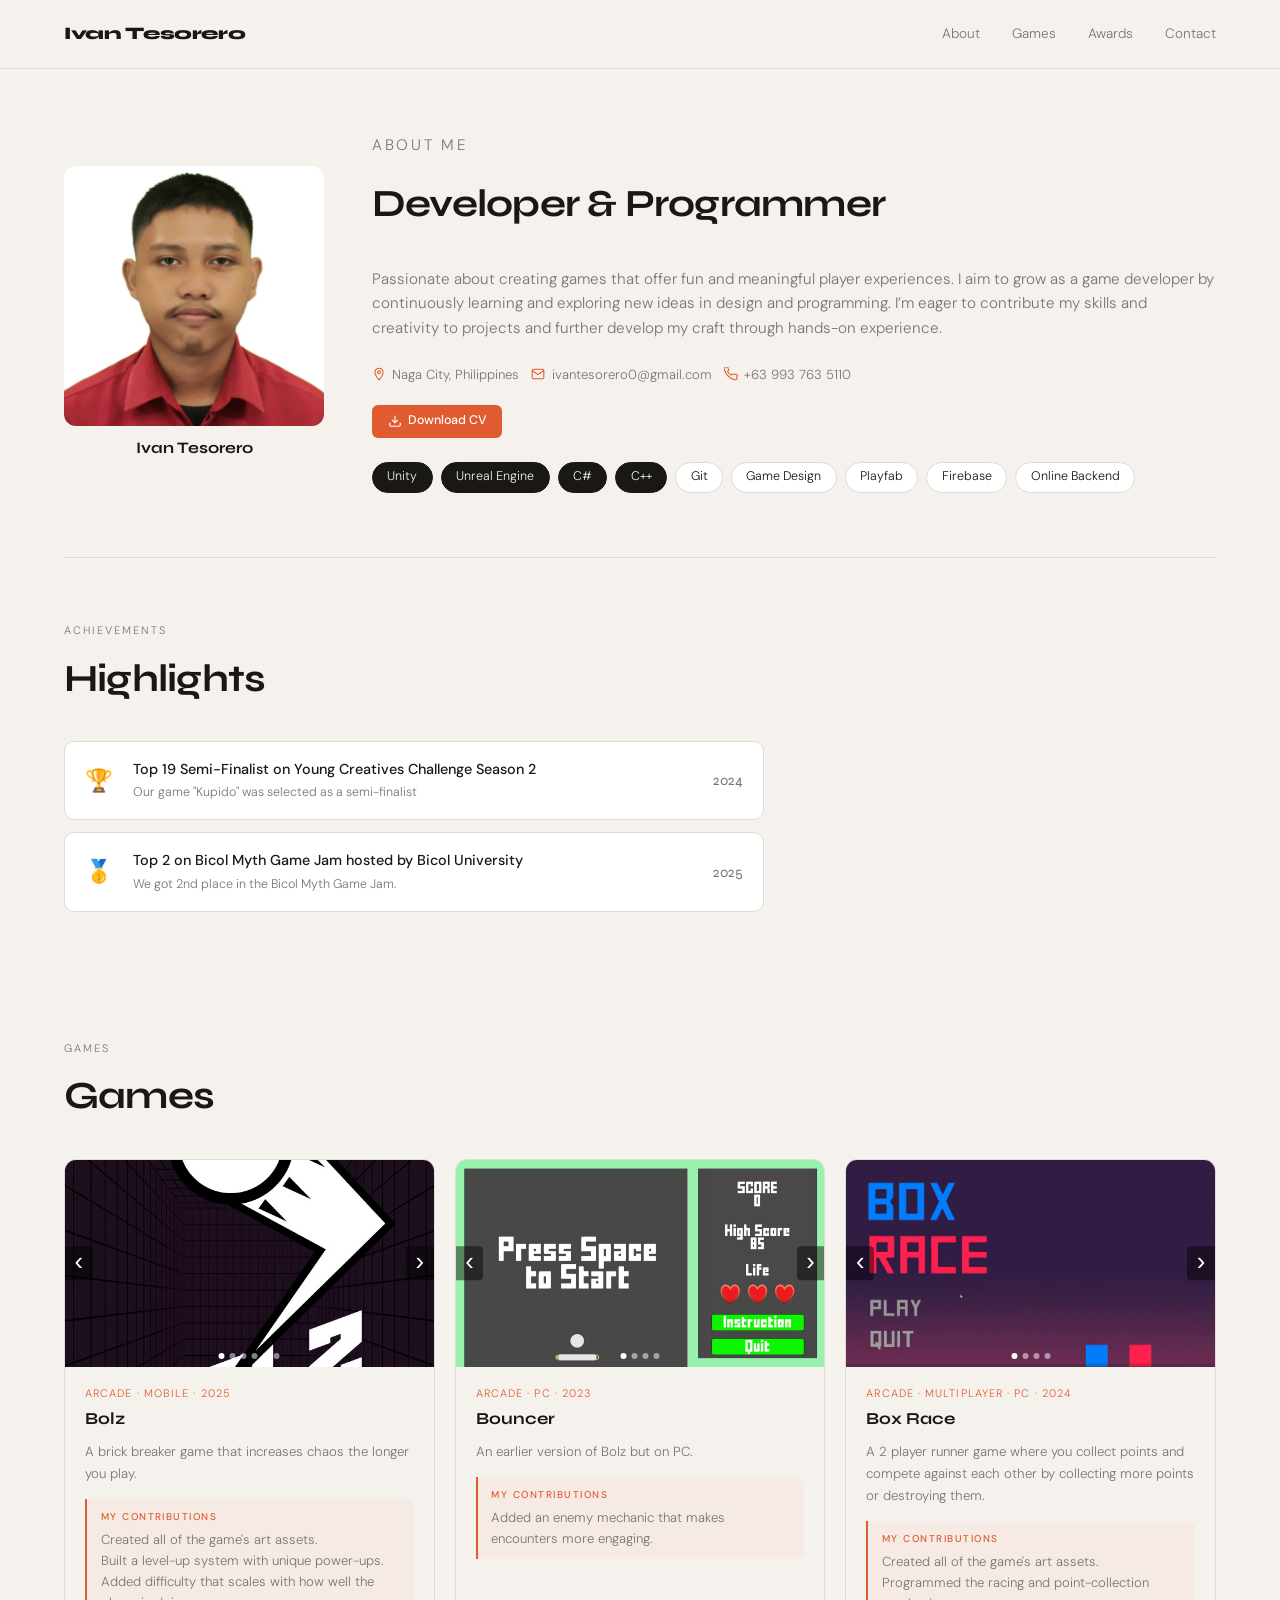
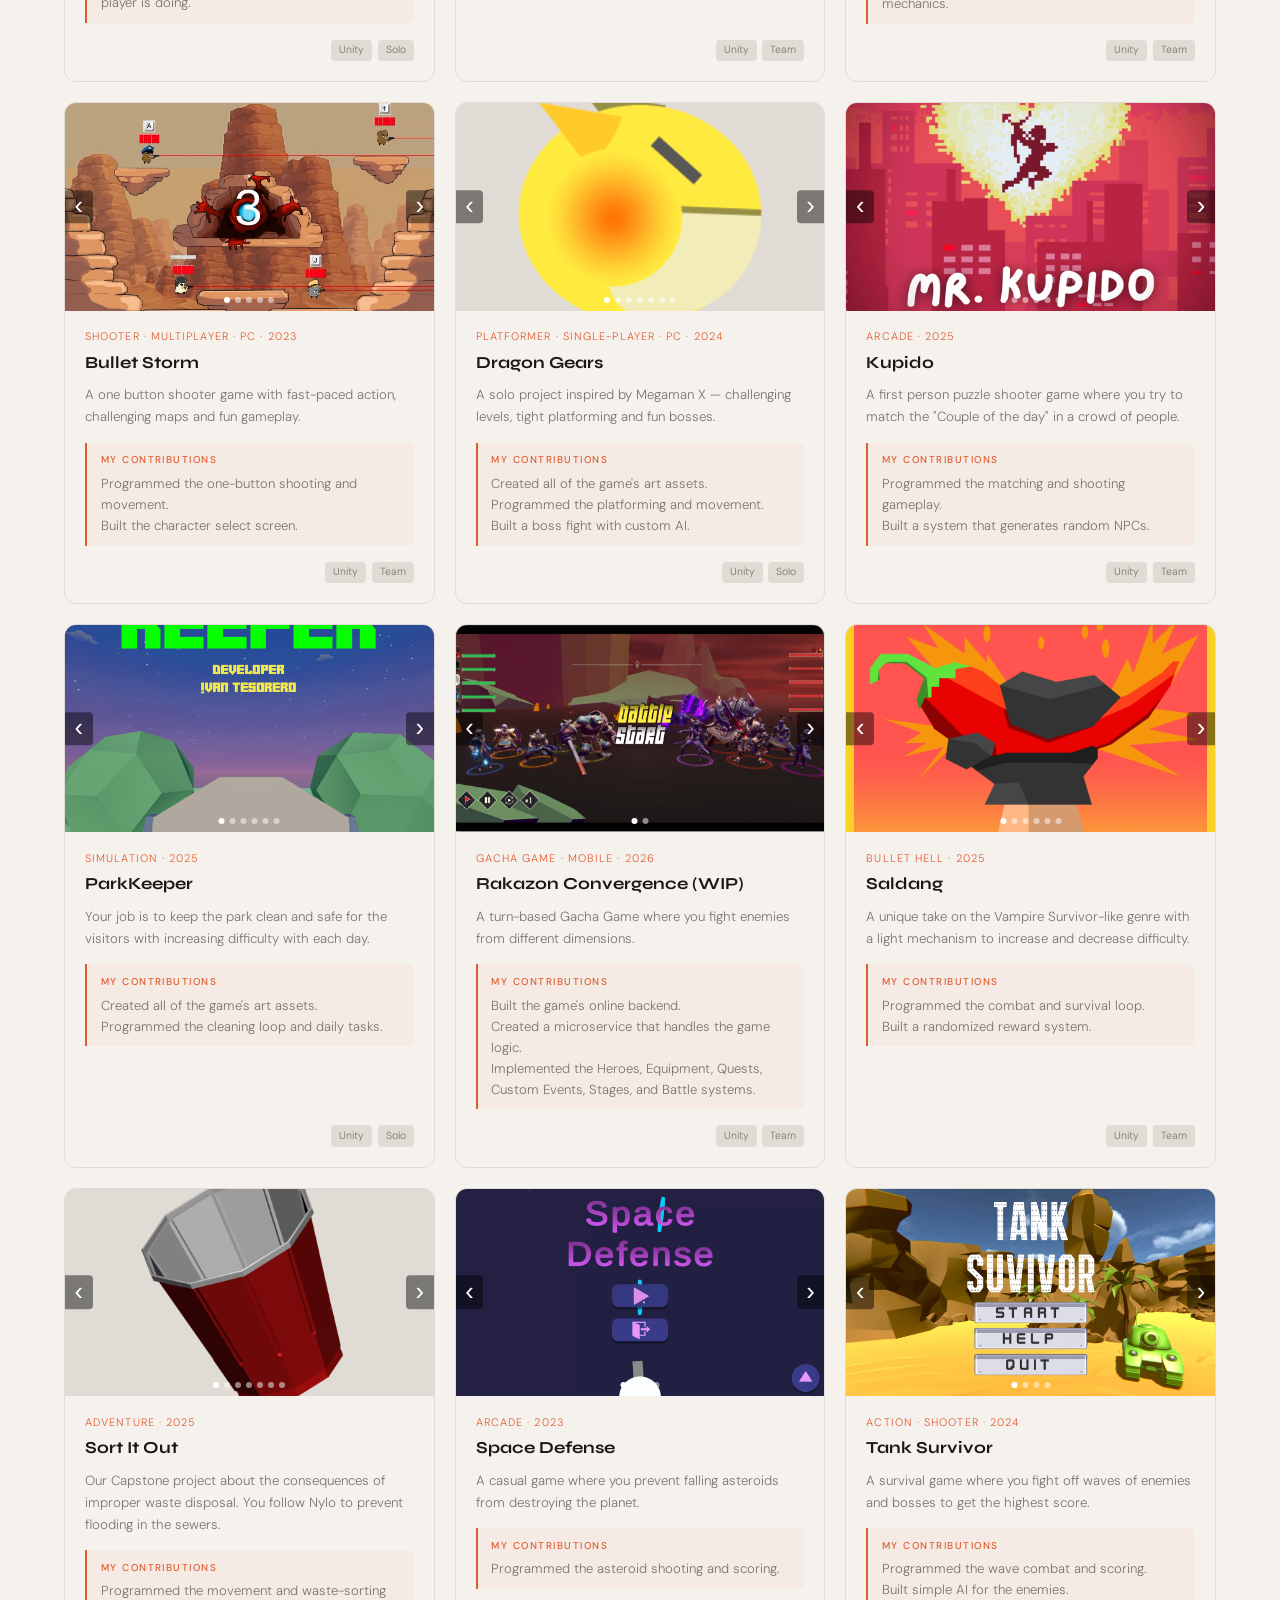
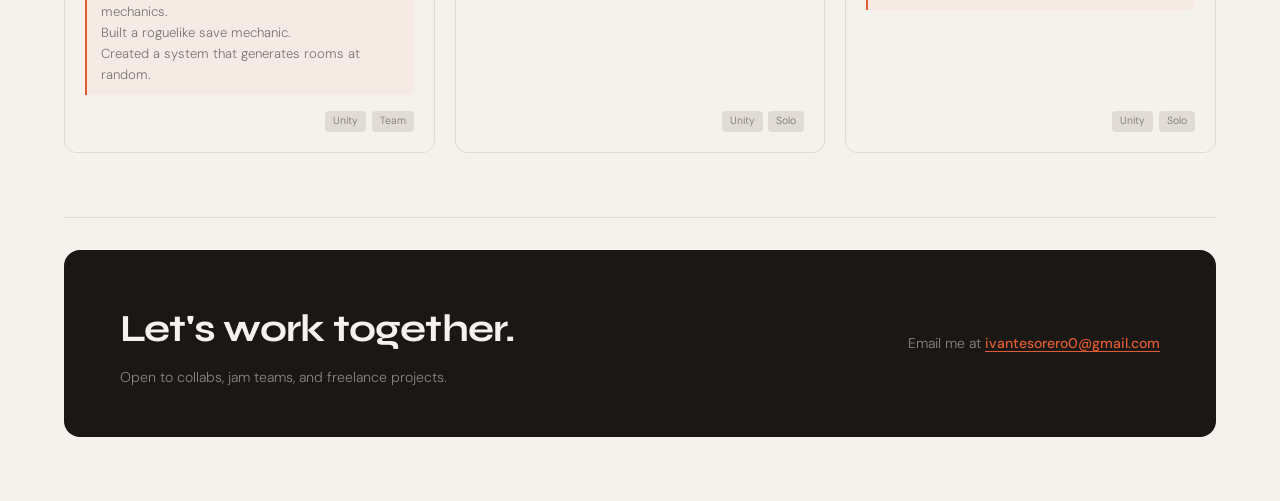
==== index.html @ 54d26d97 "fix" ====
<!DOCTYPE html>
<html lang="en">
<head>
  <meta charset="UTF-8" />
  <meta name="viewport" content="width=device-width, initial-scale=1.0" />
  <title>Ivan Tesorero — Game Developer</title>
  <link rel="stylesheet" href="./style.css" />
  <link href="https://fonts.googleapis.com/css2?family=Syne:wght@400;700;800&family=DM+Sans:ital,wght@0,300;0,400;0,500;1,300&display=swap" rel="stylesheet" />
</head>
<body>

<!-- ── NAV ── -->
<nav>
  <div class="logo">Ivan Tesorero</div>
  <button class="hamburger" id="hamburger" aria-label="Menu">
    <span></span><span></span><span></span>
  </button>
  <div class="nav-right" id="nav-right">
    <a href="#about" onclick="closeMenu()">About</a>
    <a href="#games" onclick="closeMenu()">Games</a>
    <a href="#achievements" onclick="closeMenu()">Awards</a>
    <a href="#contact" onclick="closeMenu()">Contact</a>
  </div>
</nav>

<!-- ── ABOUT ── -->
<section id="about">
  <div class="about-photo-wrap">
    <img src="images/Tesorero_Ivan.jpg" alt="Ivan Tesorero" class="about-photo-img">
    <p class="about-photo-name">Ivan Tesorero</p>
  </div>
  <div class="about-text">
    <p class="section-label">About Me</p>
    <h2>Developer &amp; Programmer</h2>
    <p>
      Passionate about creating games that offer fun and meaningful player experiences. I aim to grow as a game
developer by continuously learning and exploring new ideas in design and programming. I’m eager to
contribute my skills and creativity to projects and further develop my craft through hands-on experience.
    </p>
    <div class="about-info-row">
      <div class="about-info-item">
        <svg viewBox="0 0 24 24" stroke-width="1.8" fill="none"><path d="M12 2C8.13 2 5 5.13 5 9c0 5.25 7 13 7 13s7-7.75 7-13c0-3.87-3.13-7-7-7zm0 9.5c-1.38 0-2.5-1.12-2.5-2.5S10.62 6.5 12 6.5s2.5 1.12 2.5 2.5S13.38 11.5 12 11.5z"/></svg>
        Naga City, Philippines
      </div>
      <div class="about-info-item">
        <svg viewBox="0 0 24 24" stroke-width="1.8" fill="none"><path d="M4 4h16c1.1 0 2 .9 2 2v12c0 1.1-.9 2-2 2H4c-1.1 0-2-.9-2-2V6c0-1.1.9-2 2-2z"/><polyline points="22,6 12,13 2,6"/></svg>
        <a href="mailto:ivantesorero0@gmail.com">ivantesorero0@gmail.com</a>
      </div>
      <div class="about-info-item">
        <svg viewBox="0 0 24 24" stroke-width="1.8" fill="none"><path d="M22 16.92v3a2 2 0 01-2.18 2 19.79 19.79 0 01-8.63-3.07A19.5 19.5 0 013.07 9.81 19.79 19.79 0 01.0 1.18 2 2 0 012 0h3a2 2 0 012 1.72c.127.96.361 1.903.7 2.81a2 2 0 01-.45 2.11L6.09 7.91a16 16 0 006 6l1.27-1.27a2 2 0 012.11-.45c.907.339 1.85.573 2.81.7A2 2 0 0122 16.92z"/></svg>
        <!-- ★ Replace with your real number -->
        <a href="tel:+639937635110">+63 993 763 5110</a>
      </div>
    </div>
    <a href="TESORERO_CV.pdf" download class="cv-btn">
      <svg viewBox="0 0 24 24" stroke-width="2" fill="none"><path d="M21 15v4a2 2 0 01-2 2H5a2 2 0 01-2-2v-4"/><polyline points="7 10 12 15 17 10"/><line x1="12" y1="15" x2="12" y2="3"/></svg>
      Download CV
    </a>
    <div class="skills-pills">
      <span class="pill hi">Unity</span>
      <span class="pill hi">Unreal Engine</span>
      <span class="pill hi">C#</span>
      <span class="pill hi">C++</span>
      <span class="pill">Git</span>
      <span class="pill">Game Design</span>
      <span class="pill">Playfab</span>
      <span class="pill">Firebase</span>
      <span class="pill">Online Backend</span>
    </div>
  </div>
</section>

<hr class="divider" />

<!-- ── ACHIEVEMENTS ── -->
<section id="achievements">
  <p class="section-label">Achievements</p>
  <h2>Highlights</h2>
  <div class="ach-list">
    <div class="ach-item">
      <div class="ach-emoji">🏆</div>
      <div class="ach-text">
        <div class="ach-title">Top 19 Semi-Finalist on Young Creatives Challenge Season 2</div>
        <div class="ach-detail">Our game "Kupido" was selected as a semi-finalist</div>
      </div>
      <div class="ach-year">2024</div>
    </div>
    <div class="ach-item">
      <div class="ach-emoji">🥇</div>
      <div class="ach-text">
        <div class="ach-title">Top 2 on Bicol Myth Game Jam hosted by Bicol University</div>
        <div class="ach-detail">We got 2nd place in the Bicol Myth Game Jam.</div>
      </div>
      <div class="ach-year">2025</div>
    </div>
  </div>
</section>

<!-- ── GAMES ── -->
<section id="games">
  <p class="section-label">Games</p>
  <h2>Games</h2>
  <div class="games-grid">

    <!-- ══ BOLZ ══ (poster + 4 shots + video) -->
    <div class="game-card">
      <div class="game-slider" data-index="0">
        <div class="slide active"><img src="Poster/bolz_poster.jpg" alt="Bolz poster"></div>
        <div class="slide"><img src="images/bolz_1.png" alt="Bolz gameplay 1"></div>
        <div class="slide"><img src="images/bolz_2.png" alt="Bolz gameplay 2"></div>
        <div class="slide"><img src="images/bolz_3.png" alt="Bolz gameplay 3"></div>
        <div class="slide"><img src="images/bolz_4.png" alt="Bolz gameplay 4"></div>
        <div class="slide slide-video">
          <iframe src="" data-src="https://www.youtube.com/embed/6K0Koix9sTg" frameborder="0" allowfullscreen allow="accelerometer; autoplay; clipboard-write; encrypted-media; gyroscope; picture-in-picture"></iframe>
        </div>
        <button class="slider-btn prev" onclick="slideCard(this,-1)">&#8249;</button>
        <button class="slider-btn next" onclick="slideCard(this,1)">&#8250;</button>
        <div class="slider-dots"></div>
      </div>
      <div class="game-info">
        <div class="game-genre">Arcade · Mobile · 2025</div>
        <div class="game-name">Bolz</div>
        <p class="game-desc">A brick breaker game that increases chaos the longer you play.</p>
        <div class="contrib-block">
          <div class="contrib-label">My Contributions</div>
          <p class="contrib-text">Created all of the game's art assets.</p>
          <p class="contrib-text">Built a level-up system with unique power-ups.</p>
          <p class="contrib-text">Added difficulty that scales with how well the player is doing.</p>
        </div>
        <div class="game-footer">
          <div class="game-tags"><span class="tag">Unity</span><span class="tag">Solo</span></div>
        </div>
      </div>
    </div>

    <!-- ══ BOUNCER ══ (no poster, 3 shots + video) -->
    <div class="game-card">
      <div class="game-slider" data-index="0">
        <div class="slide active"><img src="images/bouncer_1.png" alt="Bouncer gameplay 1"></div>
        <div class="slide"><img src="images/bouncer_2.png" alt="Bouncer gameplay 2"></div>
        <div class="slide"><img src="images/bouncer_3.png" alt="Bouncer gameplay 3"></div>
        <div class="slide slide-video">
          <iframe src="" data-src="https://www.youtube.com/embed/pGt8lOEekPA" frameborder="0" allowfullscreen allow="accelerometer; autoplay; clipboard-write; encrypted-media; gyroscope; picture-in-picture"></iframe>
        </div>
        <button class="slider-btn prev" onclick="slideCard(this,-1)">&#8249;</button>
        <button class="slider-btn next" onclick="slideCard(this,1)">&#8250;</button>
        <div class="slider-dots"></div>
      </div>
      <div class="game-info">
        <div class="game-genre">Arcade · PC · 2023</div>
        <div class="game-name">Bouncer</div>
        <p class="game-desc">An earlier version of Bolz but on PC.</p>
        <div class="contrib-block">
          <div class="contrib-label">My Contributions</div>
          <p class="contrib-text">Added an enemy mechanic that makes encounters more engaging.</p>
        </div>
        <div class="game-footer">
          <div class="game-tags"><span class="tag">Unity</span><span class="tag">Team</span></div>
        </div>
      </div>
    </div>

    <!-- ══ BOX RACE ══ (poster + 2 shots + video) -->
    <div class="game-card">
      <div class="game-slider" data-index="0">
        <div class="slide active"><img src="Poster/box_race_poster.png" alt="Box Race poster"></div>
        <div class="slide"><img src="images/box_race_1.png" alt="Box Race gameplay 1"></div>
        <div class="slide"><img src="images/box_race_2.png" alt="Box Race gameplay 2"></div>
        <div class="slide slide-video">
          <iframe src="" data-src="https://www.youtube.com/embed/ERv5_XVbqLk" frameborder="0" allowfullscreen allow="accelerometer; autoplay; clipboard-write; encrypted-media; gyroscope; picture-in-picture"></iframe>
        </div>
        <button class="slider-btn prev" onclick="slideCard(this,-1)">&#8249;</button>
        <button class="slider-btn next" onclick="slideCard(this,1)">&#8250;</button>
        <div class="slider-dots"></div>
      </div>
      <div class="game-info">
        <div class="game-genre">Arcade · Multiplayer · PC · 2024</div>
        <div class="game-name">Box Race</div>
        <p class="game-desc">A 2 player runner game where you collect points and compete against each other by collecting more points or destroying them.</p>
        <div class="contrib-block">
          <div class="contrib-label">My Contributions</div>
          <p class="contrib-text">Created all of the game's art assets.</p>
          <p class="contrib-text">Programmed the racing and point-collection mechanics.</p>
        </div>
        <div class="game-footer">
          <div class="game-tags"><span class="tag">Unity</span><span class="tag">Team</span></div>
        </div>
      </div>
    </div>

    <!-- ══ BULLET STORM ══ (no poster, 4 shots + video) -->
    <div class="game-card">
      <div class="game-slider" data-index="0">
        <div class="slide active"><img src="images/bullet_storm_1.png" alt="Bullet Storm gameplay 1"></div>
        <div class="slide"><img src="images/bullet_storm_2.png" alt="Bullet Storm gameplay 2"></div>
        <div class="slide"><img src="images/bullet_storm_3.png" alt="Bullet Storm gameplay 3"></div>
        <div class="slide"><img src="images/bullet_storm_4.png" alt="Bullet Storm gameplay 4"></div>
        <div class="slide slide-video">
          <iframe src="" data-src="https://www.youtube.com/embed/Df6li96cyfM" frameborder="0" allowfullscreen allow="accelerometer; autoplay; clipboard-write; encrypted-media; gyroscope; picture-in-picture"></iframe>
        </div>
        <button class="slider-btn prev" onclick="slideCard(this,-1)">&#8249;</button>
        <button class="slider-btn next" onclick="slideCard(this,1)">&#8250;</button>
        <div class="slider-dots"></div>
      </div>
      <div class="game-info">
        <div class="game-genre">Shooter · Multiplayer · PC · 2023</div>
        <div class="game-name">Bullet Storm</div>
        <p class="game-desc">A one button shooter game with fast-paced action, challenging maps and fun gameplay.</p>
        <div class="contrib-block">
          <div class="contrib-label">My Contributions</div>
          <p class="contrib-text">Programmed the one-button shooting and movement.</p>
          <p class="contrib-text">Built the character select screen.</p>
        </div>
        <div class="game-footer">
          <div class="game-tags"><span class="tag">Unity</span><span class="tag">Team</span></div>
        </div>
      </div>
    </div>

    <!-- ══ DRAGON GEARS ══ (poster + 5 shots + video) -->
    <div class="game-card">
      <div class="game-slider" data-index="0">
        <div class="slide active"><img src="Poster/dragon_gears_poster.png" alt="Dragon Gears poster"></div>
        <div class="slide"><img src="images/dragon_gears_1.png" alt="Dragon Gears gameplay 1"></div>
        <div class="slide"><img src="images/dragon_gears_2.png" alt="Dragon Gears gameplay 2"></div>
        <div class="slide"><img src="images/dragon_gears_3.png" alt="Dragon Gears gameplay 3"></div>
        <div class="slide"><img src="images/dragon_gears_4.png" alt="Dragon Gears gameplay 4"></div>
        <div class="slide"><img src="images/dragon_gears_5.png" alt="Dragon Gears gameplay 5"></div>
        <div class="slide slide-video">
          <iframe src="" data-src="https://www.youtube.com/embed/cx-qYU2yIzY" frameborder="0" allowfullscreen allow="accelerometer; autoplay; clipboard-write; encrypted-media; gyroscope; picture-in-picture"></iframe>
        </div>
        <button class="slider-btn prev" onclick="slideCard(this,-1)">&#8249;</button>
        <button class="slider-btn next" onclick="slideCard(this,1)">&#8250;</button>
        <div class="slider-dots"></div>
      </div>
      <div class="game-info">
        <div class="game-genre">Platformer · Single-player · PC · 2024</div>
        <div class="game-name">Dragon Gears</div>
        <p class="game-desc">A solo project inspired by Megaman X — challenging levels, tight platforming and fun bosses.</p>
        <div class="contrib-block">
          <div class="contrib-label">My Contributions</div>
          <p class="contrib-text">Created all of the game's art assets.</p>
          <p class="contrib-text">Programmed the platforming and movement.</p>
          <p class="contrib-text">Built a boss fight with custom AI.</p>
        </div>
        <div class="game-footer">
          <div class="game-tags"><span class="tag">Unity</span><span class="tag">Solo</span></div>
        </div>
      </div>
    </div>

    <!-- ══ KUPIDO ══ (poster + 4 shots + video) -->
    <div class="game-card">
      <div class="game-slider" data-index="0">
        <div class="slide active"><img src="Poster/kupido_poster.jpeg" alt="Kupido poster"></div>
        <div class="slide"><img src="images/kupido_1.png" alt="Kupido gameplay 1"></div>
        <div class="slide"><img src="images/kupido_2.png" alt="Kupido gameplay 2"></div>
        <div class="slide"><img src="images/kupido_3.png" alt="Kupido gameplay 3"></div>
        <div class="slide"><img src="images/kupido_4.png" alt="Kupido gameplay 4"></div>
        <div class="slide slide-video">
          <iframe src="" data-src="https://www.youtube.com/embed/Fqi7UZ_x1D4" frameborder="0" allowfullscreen allow="accelerometer; autoplay; clipboard-write; encrypted-media; gyroscope; picture-in-picture"></iframe>
        </div>
        <button class="slider-btn prev" onclick="slideCard(this,-1)">&#8249;</button>
        <button class="slider-btn next" onclick="slideCard(this,1)">&#8250;</button>
        <div class="slider-dots"></div>
      </div>
      <div class="game-info">
        <div class="game-genre">Arcade · 2025</div>
        <div class="game-name">Kupido</div>
        <p class="game-desc">A first person puzzle shooter game where you try to match the "Couple of the day" in a crowd of people.</p>
        <div class="contrib-block">
          <div class="contrib-label">My Contributions</div>
          <p class="contrib-text">Programmed the matching and shooting gameplay.</p>
          <p class="contrib-text">Built a system that generates random NPCs.</p>
        </div>
        <div class="game-footer">
          <div class="game-tags"><span class="tag">Unity</span><span class="tag">Team</span></div>
        </div>
      </div>
    </div>

    <!-- ══ PARKKEEPER ══ (poster + 4 shots + video) -->
    <div class="game-card">
      <div class="game-slider" data-index="0">
        <div class="slide active"><img src="Poster/park_keeper_poster.jpg" alt="ParkKeeper poster"></div>
        <div class="slide"><img src="images/park_keeper_1.png" alt="ParkKeeper gameplay 1"></div>
        <div class="slide"><img src="images/park_keeper_2.png" alt="ParkKeeper gameplay 2"></div>
        <div class="slide"><img src="images/park_keeper_3.png" alt="ParkKeeper gameplay 3"></div>
        <div class="slide"><img src="images/park_keeper_4.png" alt="ParkKeeper gameplay 4"></div>
        <div class="slide slide-video">
          <iframe src="" data-src="https://www.youtube.com/embed/sICdOBREv_E" frameborder="0" allowfullscreen allow="accelerometer; autoplay; clipboard-write; encrypted-media; gyroscope; picture-in-picture"></iframe>
        </div>
        <button class="slider-btn prev" onclick="slideCard(this,-1)">&#8249;</button>
        <button class="slider-btn next" onclick="slideCard(this,1)">&#8250;</button>
        <div class="slider-dots"></div>
      </div>
      <div class="game-info">
        <div class="game-genre">Simulation · 2025</div>
        <div class="game-name">ParkKeeper</div>
        <p class="game-desc">Your job is to keep the park clean and safe for the visitors with increasing difficulty with each day.</p>
        <div class="contrib-block">
          <div class="contrib-label">My Contributions</div>
          <p class="contrib-text">Created all of the game's art assets.</p>
          <p class="contrib-text">Programmed the cleaning loop and daily tasks.</p>
        </div>
        <div class="game-footer">
          <div class="game-tags"><span class="tag">Unity</span><span class="tag">Solo</span></div>
        </div>
      </div>
    </div>

    <!-- ══ RAKAZON CONVERGENCE ══ (no poster, 1 shot + video) -->
    <div class="game-card">
      <div class="game-slider" data-index="0">
        <div class="slide active"><img src="images/rakazon_1.png" alt="Rakazon Convergence gameplay 1"></div>
        <div class="slide slide-video">
          <iframe src="" data-src="https://www.youtube.com/embed/7ykCHCoRacE" frameborder="0" allowfullscreen allow="accelerometer; autoplay; clipboard-write; encrypted-media; gyroscope; picture-in-picture"></iframe>
        </div>
        <button class="slider-btn prev" onclick="slideCard(this,-1)">&#8249;</button>
        <button class="slider-btn next" onclick="slideCard(this,1)">&#8250;</button>
        <div class="slider-dots"></div>
      </div>
      <div class="game-info">
        <div class="game-genre">Gacha Game · Mobile · 2026</div>
        <div class="game-name">Rakazon Convergence (WIP)</div>
        <p class="game-desc">A turn-based Gacha Game where you fight enemies from different dimensions.</p>
        <div class="contrib-block">
          <div class="contrib-label">My Contributions</div>
          <p class="contrib-text">Built the game's online backend.</p>
          <p class="contrib-text">Created a microservice that handles the game logic.</p>
          <p class="contrib-text">Implemented the Heroes, Equipment, Quests, Custom Events, Stages, and Battle systems.</p>
        </div>
        <div class="game-footer">
          <div class="game-tags"><span class="tag">Unity</span><span class="tag">Team</span></div>
        </div>
      </div>
    </div>

    <!-- ══ SALDANG ══ (poster + 4 shots + video) -->
    <div class="game-card">
      <div class="game-slider" data-index="0">
        <div class="slide active"><img src="Poster/saldang_poster.png" alt="Saldang poster"></div>
        <div class="slide"><img src="images/saldang_1.jpg" alt="Saldang gameplay 1"></div>
        <div class="slide"><img src="images/saldang_2.jpg" alt="Saldang gameplay 2"></div>
        <div class="slide"><img src="images/saldang_3.jpg" alt="Saldang gameplay 3"></div>
        <div class="slide"><img src="images/saldang_4.jpg" alt="Saldang gameplay 4"></div>
        <div class="slide slide-video">
          <iframe src="" data-src="https://www.youtube.com/embed/EnDyvX0bAXQ" frameborder="0" allowfullscreen allow="accelerometer; autoplay; clipboard-write; encrypted-media; gyroscope; picture-in-picture"></iframe>
        </div>
        <button class="slider-btn prev" onclick="slideCard(this,-1)">&#8249;</button>
        <button class="slider-btn next" onclick="slideCard(this,1)">&#8250;</button>
        <div class="slider-dots"></div>
      </div>
      <div class="game-info">
        <div class="game-genre">Bullet Hell · 2025</div>
        <div class="game-name">Saldang</div>
        <p class="game-desc">A unique take on the Vampire Survivor-like genre with a light mechanism to increase and decrease difficulty.</p>
        <div class="contrib-block">
          <div class="contrib-label">My Contributions</div>
          <p class="contrib-text">Programmed the combat and survival loop.</p>
          <p class="contrib-text">Built a randomized reward system.</p>
        </div>
        <div class="game-footer">
          <div class="game-tags"><span class="tag">Unity</span><span class="tag">Team</span></div>
        </div>
      </div>
    </div>

    <!-- ══ SORT IT OUT ══ (poster + 5 shots + video) -->
    <div class="game-card">
      <div class="game-slider" data-index="0">
        <div class="slide active"><img src="Poster/sort_it_out_poster.png" alt="Sort It Out poster"></div>
        <div class="slide"><img src="images/sort_it_out_1.jpg" alt="Sort It Out gameplay 1"></div>
        <div class="slide"><img src="images/sort_it_out_2.jpg" alt="Sort It Out gameplay 2"></div>
        <div class="slide"><img src="images/sort_it_out_3.jpg" alt="Sort It Out gameplay 3"></div>
        <div class="slide"><img src="images/sort_it_out_4.jpg" alt="Sort It Out gameplay 4"></div>
        <div class="slide"><img src="images/sort_it_out_5.jpg" alt="Sort It Out gameplay 5"></div>
        <div class="slide slide-video">
          <iframe src="" data-src="https://www.youtube.com/embed/RjmF7LPa5Uo" frameborder="0" allowfullscreen allow="accelerometer; autoplay; clipboard-write; encrypted-media; gyroscope; picture-in-picture"></iframe>
        </div>
        <button class="slider-btn prev" onclick="slideCard(this,-1)">&#8249;</button>
        <button class="slider-btn next" onclick="slideCard(this,1)">&#8250;</button>
        <div class="slider-dots"></div>
      </div>
      <div class="game-info">
        <div class="game-genre">Adventure · 2025</div>
        <div class="game-name">Sort It Out</div>
        <p class="game-desc">Our Capstone project about the consequences of improper waste disposal. You follow Nylo to prevent flooding in the sewers.</p>
        <div class="contrib-block">
          <div class="contrib-label">My Contributions</div>
          <p class="contrib-text">Programmed the movement and waste-sorting mechanics.</p>
          <p class="contrib-text">Built a roguelike save mechanic.</p>
          <p class="contrib-text">Created a system that generates rooms at random.</p>
        </div>
        <div class="game-footer">
          <div class="game-tags"><span class="tag">Unity</span><span class="tag">Team</span></div>
        </div>
      </div>
    </div>

    <!-- ══ SPACE DEFENSE ══ (no poster, 3 shots + video) -->
    <div class="game-card">
      <div class="game-slider" data-index="0">
        <div class="slide active"><img src="images/space_defense_1.png" alt="Space Defense gameplay 1"></div>
        <div class="slide"><img src="images/space_defense_2.png" alt="Space Defense gameplay 2"></div>
        <div class="slide"><img src="images/space_defense_3.png" alt="Space Defense gameplay 3"></div>
        <div class="slide slide-video">
          <iframe src="" data-src="https://www.youtube.com/embed/0z27CtsHjbw" frameborder="0" allowfullscreen allow="accelerometer; autoplay; clipboard-write; encrypted-media; gyroscope; picture-in-picture"></iframe>
        </div>
        <button class="slider-btn prev" onclick="slideCard(this,-1)">&#8249;</button>
        <button class="slider-btn next" onclick="slideCard(this,1)">&#8250;</button>
        <div class="slider-dots"></div>
      </div>
      <div class="game-info">
        <div class="game-genre">Arcade · 2023</div>
        <div class="game-name">Space Defense</div>
        <p class="game-desc">A casual game where you prevent falling asteroids from destroying the planet.</p>
        <div class="contrib-block">
          <div class="contrib-label">My Contributions</div>
          <p class="contrib-text">Programmed the asteroid shooting and scoring.</p>
        </div>
        <div class="game-footer">
          <div class="game-tags"><span class="tag">Unity</span><span class="tag">Solo</span></div>
        </div>
      </div>
    </div>

    <!-- ══ TANK SURVIVOR ══ (no poster, 3 shots + video) -->
    <div class="game-card">
      <div class="game-slider" data-index="0">
        <div class="slide active"><img src="images/tank_survivor_1.png" alt="Tank Survivor gameplay 1"></div>
        <div class="slide"><img src="images/tank_survivor_2.png" alt="Tank Survivor gameplay 2"></div>
        <div class="slide"><img src="images/tank_survivor_3.png" alt="Tank Survivor gameplay 3"></div>
        <div class="slide slide-video">
          <iframe src="" data-src="https://www.youtube.com/embed/lyvgj4UZAa8" frameborder="0" allowfullscreen allow="accelerometer; autoplay; clipboard-write; encrypted-media; gyroscope; picture-in-picture"></iframe>
        </div>
        <button class="slider-btn prev" onclick="slideCard(this,-1)">&#8249;</button>
        <button class="slider-btn next" onclick="slideCard(this,1)">&#8250;</button>
        <div class="slider-dots"></div>
      </div>
      <div class="game-info">
        <div class="game-genre">Action · Shooter · 2024</div>
        <div class="game-name">Tank Survivor</div>
        <p class="game-desc">A survival game where you fight off waves of enemies and bosses to get the highest score.</p>
        <div class="contrib-block">
          <div class="contrib-label">My Contributions</div>
          <p class="contrib-text">Programmed the wave combat and scoring.</p>
          <p class="contrib-text">Built simple AI for the enemies.</p>
        </div>
        <div class="game-footer">
          <div class="game-tags"><span class="tag">Unity</span><span class="tag">Solo</span></div>
        </div>
      </div>
    </div>

  </div>
</section>

<!-- ── LIGHTBOX ── -->
<div id="lightbox" onclick="closeLightbox()">
  <img id="lightbox-img" src="" alt="Gameplay screenshot">
</div>

<hr class="divider" />



<!-- ── CONTACT ── -->
<div id="contact">
  <div>
    <h2>Let's work together.</h2>
    <p>Open to collabs, jam teams, and freelance projects.</p>
  </div>
  <div class="contact-btns">
    <p class="contact-email">Email me at <a href="mailto:ivantesorero0@gmail.com">ivantesorero0@gmail.com</a></p>
  </div>
</div>

<!-- ── FOOTER ── -->
<!-- <footer>
  <span>© 2025 Ivan Tesorero</span>
  <span>Naga City, Philippines</span>
</footer> -->

<script src="./script.js"></script>
</body>
</html>
---- style.css ----
/* ── RESET & ROOT ── */
*, *::before, *::after { box-sizing: border-box; margin: 0; padding: 0; }

:root {
  --bg: #f5f2ee;
  --ink: #1a1814;
  --muted: #7a7570;
  --accent: #e05c30;
  --card: #fff;
  --border: #e0dbd4;
}

html { scroll-behavior: smooth; }

body {
  max-width: 1280px;
  margin: 0 auto;
  background: var(--bg);
  color: var(--ink);
  font-family: 'DM Sans', sans-serif;
  font-weight: 300;
  line-height: 1.6;
  overflow-x: hidden;
}

a { color: inherit; text-decoration: none; }

/* ── NAV ── */
nav {
  position: sticky;
  top: 0;
  z-index: 100;
  display: flex;
  justify-content: space-between;
  align-items: center;
  padding: 1.25rem 5vw;
  background: rgba(245, 242, 238, 0.92);
  backdrop-filter: blur(12px);
  border-bottom: 1px solid var(--border);
}

.logo {
  font-family: 'Syne', sans-serif;
  font-weight: 800;
  font-size: 1.1rem;
  letter-spacing: -0.02em;
}

.nav-right {
  display: flex;
  align-items: center;
  gap: 2rem;
}

.nav-right a {
  font-size: 0.85rem;
  color: var(--muted);
  transition: color 0.2s;
}

.nav-right a:hover { color: var(--ink); }

.itch-btn {
  background: var(--accent) !important;
  color: #fff !important;
  padding: 0.45rem 1rem;
  border-radius: 6px;
  font-size: 0.8rem;
  font-weight: 500;
  transition: opacity 0.2s;
}

.itch-btn:hover { opacity: 0.85; }

/* Hamburger — hidden on desktop */
.hamburger {
  display: none;
  flex-direction: column;
  gap: 5px;
  background: none;
  border: none;
  cursor: pointer;
  padding: 4px;
}

.hamburger span {
  display: block;
  width: 24px;
  height: 2px;
  background: var(--ink);
  border-radius: 2px;
  transition: transform 0.25s, opacity 0.25s;
}

/* ── HERO ── */
#hero {
  padding: 5rem 5vw 4rem;
  max-width: 860px;
}

.hero-tag {
  display: inline-block;
  font-size: 0.75rem;
  color: var(--accent);
  border: 1px solid var(--accent);
  border-radius: 20px;
  padding: 0.2rem 0.85rem;
  margin-bottom: 1.5rem;
  letter-spacing: 0.05em;
}

h1 {
  font-family: 'Syne', sans-serif;
  font-weight: 800;
  font-size: clamp(2.6rem, 8vw, 5rem);
  line-height: 1.05;
  letter-spacing: -0.03em;
  margin-bottom: 1.25rem;
}

h1 em { font-style: normal; color: var(--accent); }

.hero-sub {
  font-size: 1rem;
  color: var(--muted);
  max-width: 500px;
  margin-bottom: 2rem;
}

.hero-links {
  display: flex;
  gap: 0.75rem;
  flex-wrap: wrap;
}

.btn {
  display: inline-block;
  padding: 0.7rem 1.5rem;
  border-radius: 8px;
  font-size: 0.85rem;
  font-weight: 500;
  transition: opacity 0.2s, transform 0.15s;
}

.btn:hover { opacity: 0.85; transform: translateY(-1px); }
.btn-fill { background: var(--ink); color: #fff; }
.btn-outline { border: 1px solid var(--border); color: var(--muted); }
.btn-outline:hover { border-color: var(--ink); color: var(--ink); opacity: 1; transform: none; }

/* ── SECTION COMMONS ── */
.divider {
  border: none;
  border-top: 1px solid var(--border);
  margin: 0 5vw;
}

section { padding: 4rem 5vw; }

.section-label {
  font-size: 0.68rem;
  letter-spacing: 0.18em;
  text-transform: uppercase;
  color: var(--muted);
  margin-bottom: 0.5rem;
}

h2 {
  font-family: 'Syne', sans-serif;
  font-weight: 700;
  font-size: clamp(1.6rem, 4vw, 2.4rem);
  letter-spacing: -0.02em;
  margin-bottom: 2rem;
}

/* ── ABOUT ── */
#about {
  display: grid;
  grid-template-columns: auto 1fr;
  gap: 3rem;
  align-items: center;
}

/* Photo on the left, text on the right */
.about-photo-wrap { grid-column: 1; grid-row: 1; }
.about-text { grid-column: 2; grid-row: 1; }

.about-text p {
  color: var(--muted);
  margin-bottom: 1rem;
  font-size: 0.95rem;
}

/* About info row — location, email, phone */
.about-info-row {
  display: flex;
  flex-wrap: wrap;
  gap: 0.75rem;
  margin-top: 1.5rem;
  align-items: center;
}

.about-info-item {
  display: flex;
  align-items: center;
  gap: 0.4rem;
  font-size: 0.82rem;
  color: var(--muted);
}

.about-info-item svg {
  width: 14px;
  height: 14px;
  stroke: var(--accent);
  fill: none;
  flex-shrink: 0;
}

.about-info-item a {
  color: var(--muted);
  transition: color 0.2s;
}

.about-info-item a:hover { color: var(--accent); }

.cv-btn {
  display: inline-flex;
  align-items: center;
  gap: 0.4rem;
  padding: 0.4rem 1rem;
  border-radius: 6px;
  background: var(--accent);
  color: #fff;
  font-size: 0.78rem;
  font-weight: 500;
  transition: opacity 0.2s;
  margin-top: 1.25rem;
}

.cv-btn:hover { opacity: 0.85; }

.cv-btn svg {
  width: 14px;
  height: 14px;
  stroke: #fff;
  fill: none;
}

.skills-pills {
  display: flex;
  flex-wrap: wrap;
  gap: 0.5rem;
  margin-top: 1.5rem;
}

.pill {
  font-size: 0.78rem;
  padding: 0.3rem 0.9rem;
  border-radius: 20px;
  background: var(--card);
  border: 1px solid var(--border);
  color: var(--ink);
}

.pill.hi {
  background: var(--ink);
  color: var(--bg);
  border-color: var(--ink);
}

.about-photo-placeholder {
  width: 100%;
  aspect-ratio: 1 / 1;
  background: var(--border);
  border-radius: 12px;
  display: flex;
  flex-direction: column;
  align-items: center;
  justify-content: center;
  gap: 0.6rem;
  color: var(--muted);
  font-size: 0.75rem;
}

.about-photo-placeholder svg {
  width: 42px;
  height: 42px;
  stroke: var(--muted);
  fill: none;
}

.about-photo-img {
  width: 260px;              /* sensible square on PC */
  max-width: 100%;
  aspect-ratio: 1 / 1;       /* square */
  border-radius: 12px;
  display: block;
  object-fit: cover;
  object-position: top;
}

.about-photo-wrap {
  width: 260px;              /* matches photo */
  max-width: 100%;
}

/* Name under photo */
.about-photo-name {
  text-align: center;
  font-family: 'Syne', sans-serif;
  font-weight: 700;
  font-size: 1rem;
  margin-top: 0.6rem;
  color: var(--ink);
}

/* ── GAME SLIDER ── */
.game-slider {
  position: relative;
  aspect-ratio: 16 / 9;
  overflow: hidden;
  background: var(--border);
  flex-shrink: 0;
}

.slide {
  display: none;
  width: 100%;
  height: 100%;
}

.slide.active { display: block; }

.slide img {
  width: 100%;
  height: 100%;
  object-fit: cover;
  display: block;
  cursor: zoom-in;
}

.slide-video {
  background: #000;
}

.slide-video iframe {
  width: 100%;
  height: 100%;
  display: block;
  border: none;
}

/* Arrow buttons */
.slider-btn {
  position: absolute;
  top: 50%;
  transform: translateY(-50%);
  background: rgba(0,0,0,0.45);
  color: #fff;
  border: none;
  font-size: 1.6rem;
  line-height: 1;
  padding: 0.2rem 0.6rem 0.3rem;
  cursor: pointer;
  z-index: 10;
  transition: background 0.2s;
  user-select: none;
}

.slider-btn:hover { background: rgba(0,0,0,0.75); }
.slider-btn.prev { left: 0; border-radius: 0 4px 4px 0; }
.slider-btn.next { right: 0; border-radius: 4px 0 0 4px; }

/* Dots */
.slider-dots {
  position: absolute;
  bottom: 8px;
  left: 50%;
  transform: translateX(-50%);
  display: flex;
  gap: 5px;
  z-index: 10;
}

.slider-dot {
  width: 6px;
  height: 6px;
  border-radius: 50%;
  background: rgba(255,255,255,0.5);
  cursor: pointer;
  transition: background 0.2s;
}

.slider-dot.active { background: #fff; }


.games-grid {
  display: grid;
  grid-template-columns: repeat(auto-fill, minmax(300px, 1fr));
  gap: 1.25rem;
}

.game-card {
  border: 1px solid var(--border);
  border-radius: 12px;
  overflow: hidden;
  background: var(--bg);
  display: flex;
  flex-direction: column;
  transition: box-shadow 0.2s, transform 0.2s;
}

.game-card:hover {
  box-shadow: 0 8px 28px rgba(0, 0, 0, 0.09);
  transform: translateY(-3px);
}

/* Disable hover lift on touch devices */
@media (hover: none) {
  .game-card:hover { transform: none; box-shadow: none; }
}

.game-thumb {
  position: relative;
  aspect-ratio: 16 / 9;
  overflow: hidden;
  background: var(--border);
  flex-shrink: 0;
}

.game-thumb img {
  width: 100%;
  height: 100%;
  object-fit: cover;
  display: block;
  transition: transform 0.4s;
}

.game-card:hover .game-thumb img { transform: scale(1.04); }

.thumb-ph {
  width: 100%;
  height: 100%;
  display: flex;
  align-items: center;
  justify-content: center;
  font-size: 0.7rem;
  color: var(--muted);
  letter-spacing: 0.08em;
}

.thumb-ph.t1 { background: #e8e0d8; }
.thumb-ph.t2 { background: #dce0e8; }
.thumb-ph.t3 { background: #dde8de; }

.play-overlay {
  position: absolute;
  inset: 0;
  background: rgba(0, 0, 0, 0.32);
  display: flex;
  align-items: center;
  justify-content: center;
  opacity: 0;
  transition: opacity 0.25s;
}

/* Always show play button on touch screens */
@media (hover: none) {
  .play-overlay { opacity: 1; background: rgba(0,0,0,0.2); }
}

.game-card:hover .play-overlay { opacity: 1; }

.play-circle {
  width: 48px;
  height: 48px;
  background: rgba(255, 255, 255, 0.95);
  border-radius: 50%;
  display: flex;
  align-items: center;
  justify-content: center;
}

.play-circle svg {
  width: 18px;
  height: 18px;
  fill: var(--ink);
  margin-left: 3px;
}

.game-info {
  padding: 1.1rem 1.25rem 1.25rem;
  display: flex;
  flex-direction: column;
  flex: 1;
}

.game-genre {
  font-size: 0.68rem;
  color: var(--accent);
  letter-spacing: 0.1em;
  text-transform: uppercase;
  margin-bottom: 0.25rem;
}

.game-name {
  font-family: 'Syne', sans-serif;
  font-weight: 700;
  font-size: 1.05rem;
  margin-bottom: 0.5rem;
}

.game-desc {
  font-size: 0.83rem;
  color: var(--muted);
  margin-bottom: 0.9rem;
  line-height: 1.65;
}

/* Contributions */
.contrib-block {
  background: rgba(224, 92, 48, 0.05);
  border-left: 2px solid var(--accent);
  border-radius: 0 6px 6px 0;
  padding: 0.6rem 0.85rem;
  margin-bottom: 1rem;
}

.contrib-label {
  font-size: 0.62rem;
  letter-spacing: 0.15em;
  text-transform: uppercase;
  color: var(--accent);
  font-weight: 500;
  margin-bottom: 0.3rem;
}

.contrib-text {
  font-size: 0.82rem;
  color: var(--muted);
  line-height: 1.6;
}

/* Gameplay screenshots strip */
.game-screenshots {
  display: flex;
  gap: 0.4rem;
  margin-bottom: 1rem;
}

.game-screenshots img {
  width: calc(50% - 0.2rem);
  aspect-ratio: 16/9;
  object-fit: cover;
  border-radius: 5px;
  cursor: zoom-in;
  border: 1px solid var(--border);
  transition: opacity 0.2s;
}

.game-screenshots img:hover { opacity: 0.85; }

/* Lightbox */
#lightbox {
  display: none;
  position: fixed;
  inset: 0;
  background: rgba(0,0,0,0.88);
  z-index: 999;
  align-items: center;
  justify-content: center;
  cursor: zoom-out;
  padding: 2rem;
}

#lightbox.open { display: flex; }

#lightbox-img {
  max-width: 90vw;
  max-height: 88vh;
  object-fit: contain;
  border-radius: 8px;
  box-shadow: 0 24px 60px rgba(0,0,0,0.5);
}

.game-footer {
  display: flex;
  gap: 0.75rem;
  align-items: center;
  flex-wrap: wrap;
  margin-top: auto;
}

.game-link {
  font-size: 0.75rem;
  font-weight: 500;
  color: var(--accent);
  transition: opacity 0.2s;
}

.game-link:hover { opacity: 0.7; }

.game-tags {
  display: flex;
  gap: 0.35rem;
  margin-left: auto;
}

.tag {
  font-size: 0.65rem;
  background: var(--border);
  border-radius: 4px;
  padding: 0.15rem 0.5rem;
  color: var(--muted);
}

/* ── ACHIEVEMENTS ── */
.ach-list {
  display: flex;
  flex-direction: column;
  gap: 0.75rem;
  max-width: 700px;
}

.ach-item {
  display: flex;
  align-items: center;
  gap: 1.25rem;
  padding: 1rem 1.25rem;
  background: var(--card);
  border: 1px solid var(--border);
  border-radius: 10px;
  transition: border-color 0.2s;
}

.ach-item:hover { border-color: var(--accent); }

.ach-emoji { font-size: 1.4rem; flex-shrink: 0; }
.ach-text { flex: 1; min-width: 0; }
.ach-title { font-weight: 500; font-size: 0.9rem; margin-bottom: 0.15rem; }
.ach-detail { font-size: 0.78rem; color: var(--muted); }

.ach-year {
  font-family: 'Syne', sans-serif;
  font-size: 0.9rem;
  color: var(--muted);
  flex-shrink: 0;
}

/* ── CONTACT ── */
#contact {
  background: var(--ink);
  color: var(--bg);
  border-radius: 16px;
  margin: 2rem 5vw 4rem;
  padding: 3rem 3.5rem;
  display: flex;
  justify-content: space-between;
  align-items: center;
  flex-wrap: wrap;
  gap: 2rem;
}

#contact h2 {
  color: var(--bg);
  margin-bottom: 0.4rem;
}

#contact p {
  color: rgba(245, 242, 238, 0.5);
  font-size: 0.88rem;
}

.contact-btns {
  display: flex;
  gap: 0.75rem;
  flex-wrap: wrap;
}

.cbtn {
  padding: 0.65rem 1.25rem;
  border-radius: 8px;
  font-size: 0.82rem;
  font-weight: 500;
  transition: opacity 0.2s;
  display: inline-block;
}

.cbtn:hover { opacity: 0.8; }
.cbtn.fill { background: var(--accent); color: #fff; }
.cbtn.ghost { border: 1px solid rgba(255, 255, 255, 0.2); color: rgba(255, 255, 255, 0.7); }

/* ── FOOTER ── */
footer {
  padding: 1.5rem 5vw;
  border-top: 1px solid var(--border);
  display: flex;
  justify-content: space-between;
  font-size: 0.78rem;
  color: var(--muted);
}

/* ═══════════════════════════════
   MOBILE & RESPONSIVE
═══════════════════════════════ */

/* Tablet */
@media (max-width: 900px) {
  #about {
    grid-template-columns: 1fr;
    gap: 2.5rem;
  }

  /* Reset desktop grid placement; stack in one column */
  .about-text,
  .about-photo-wrap {
    grid-column: 1;
    grid-row: auto;
  }

  /* Photo goes above the text on mobile */
  .about-photo-wrap {
    order: -1;
    width: 220px;
    max-width: 220px;
    margin: 0 auto;
    text-align: center;
  }

  .about-photo-img {
    max-width: 220px;
  }

  .about-photo-placeholder {
    max-width: 220px;
    aspect-ratio: 1;
  }

  #contact {
    flex-direction: column;
    align-items: flex-start;
    padding: 2.5rem;
  }
}

/* Plain-text email line (replaces the Email Me button) */
.contact-email {
  font-size: 0.95rem;
  color: rgba(245, 242, 238, 0.7);
}

.contact-email a {
  color: var(--accent);
  font-weight: 500;
  text-decoration: underline;
  text-underline-offset: 3px;
  transition: opacity 0.2s;
}

.contact-email a:hover { opacity: 0.8; }

/* Mobile */
@media (max-width: 600px) {
  /* Nav */
  .hamburger { display: flex; }

  .nav-right {
    display: none;
    position: absolute;
    top: 100%;
    left: 0;
    right: 0;
    flex-direction: column;
    align-items: flex-start;
    gap: 0;
    background: var(--bg);
    border-bottom: 1px solid var(--border);
    padding: 0.5rem 0;
  }

  .nav-right.open { display: flex; }

  .nav-right a {
    padding: 0.85rem 5vw;
    width: 100%;
    border-bottom: 1px solid var(--border);
    font-size: 0.9rem;
  }

  .nav-right .itch-btn {
    margin: 0.75rem 5vw;
    width: auto;
    border-radius: 6px;
    border-bottom: none;
  }

  /* Hero */
  #hero { padding: 3.5rem 5vw 3rem; }

  /* Games — single column */
  .games-grid { grid-template-columns: 1fr; }

  /* Achievements — hide year on very small screens */
  .ach-year { display: none; }

  /* Contact */
  #contact { margin: 1.5rem 5vw 3rem; padding: 2rem; border-radius: 12px; }
  .contact-btns { flex-direction: column; width: 100%; }
  .cbtn { text-align: center; }

  /* Footer */
  footer { flex-direction: column; gap: 0.4rem; }
}

@media (max-width: 380px) {
  h1 { font-size: 2.2rem; }
  .hero-links { flex-direction: column; }
  .btn { text-align: center; }
}
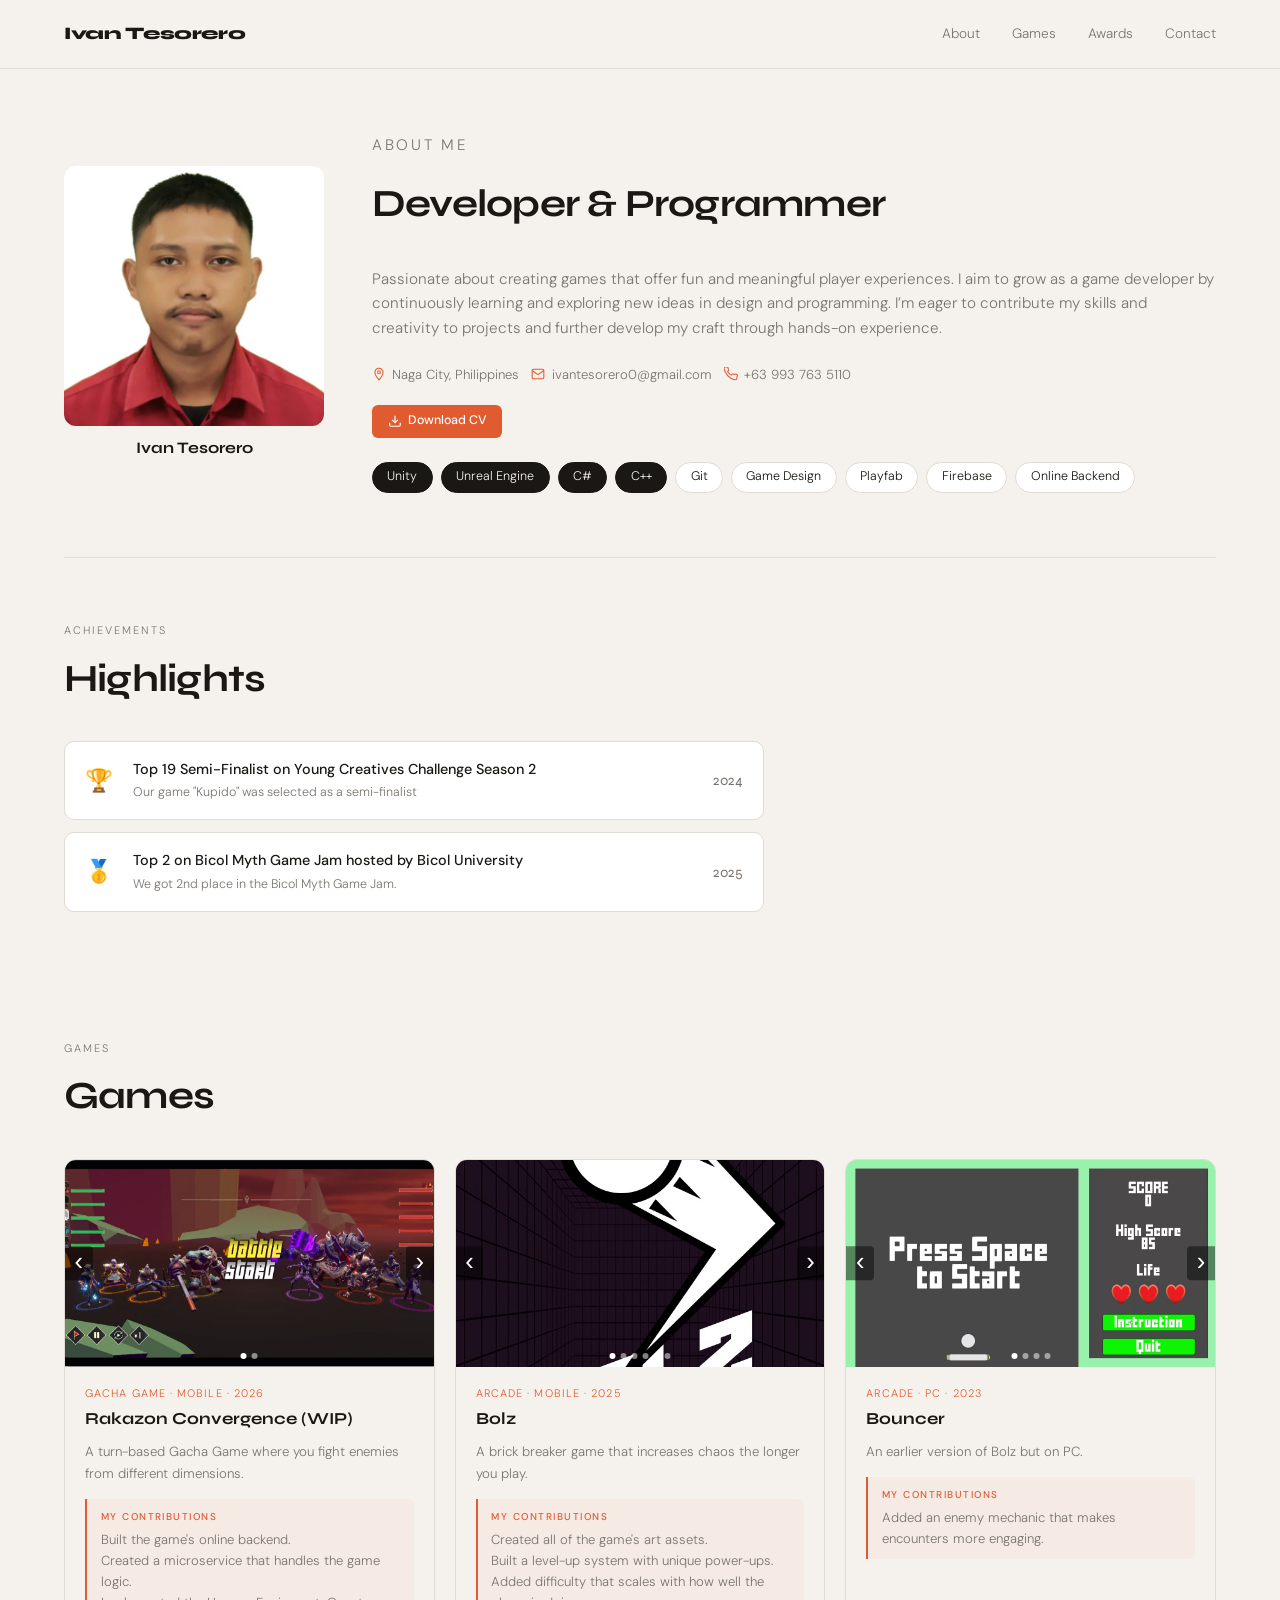
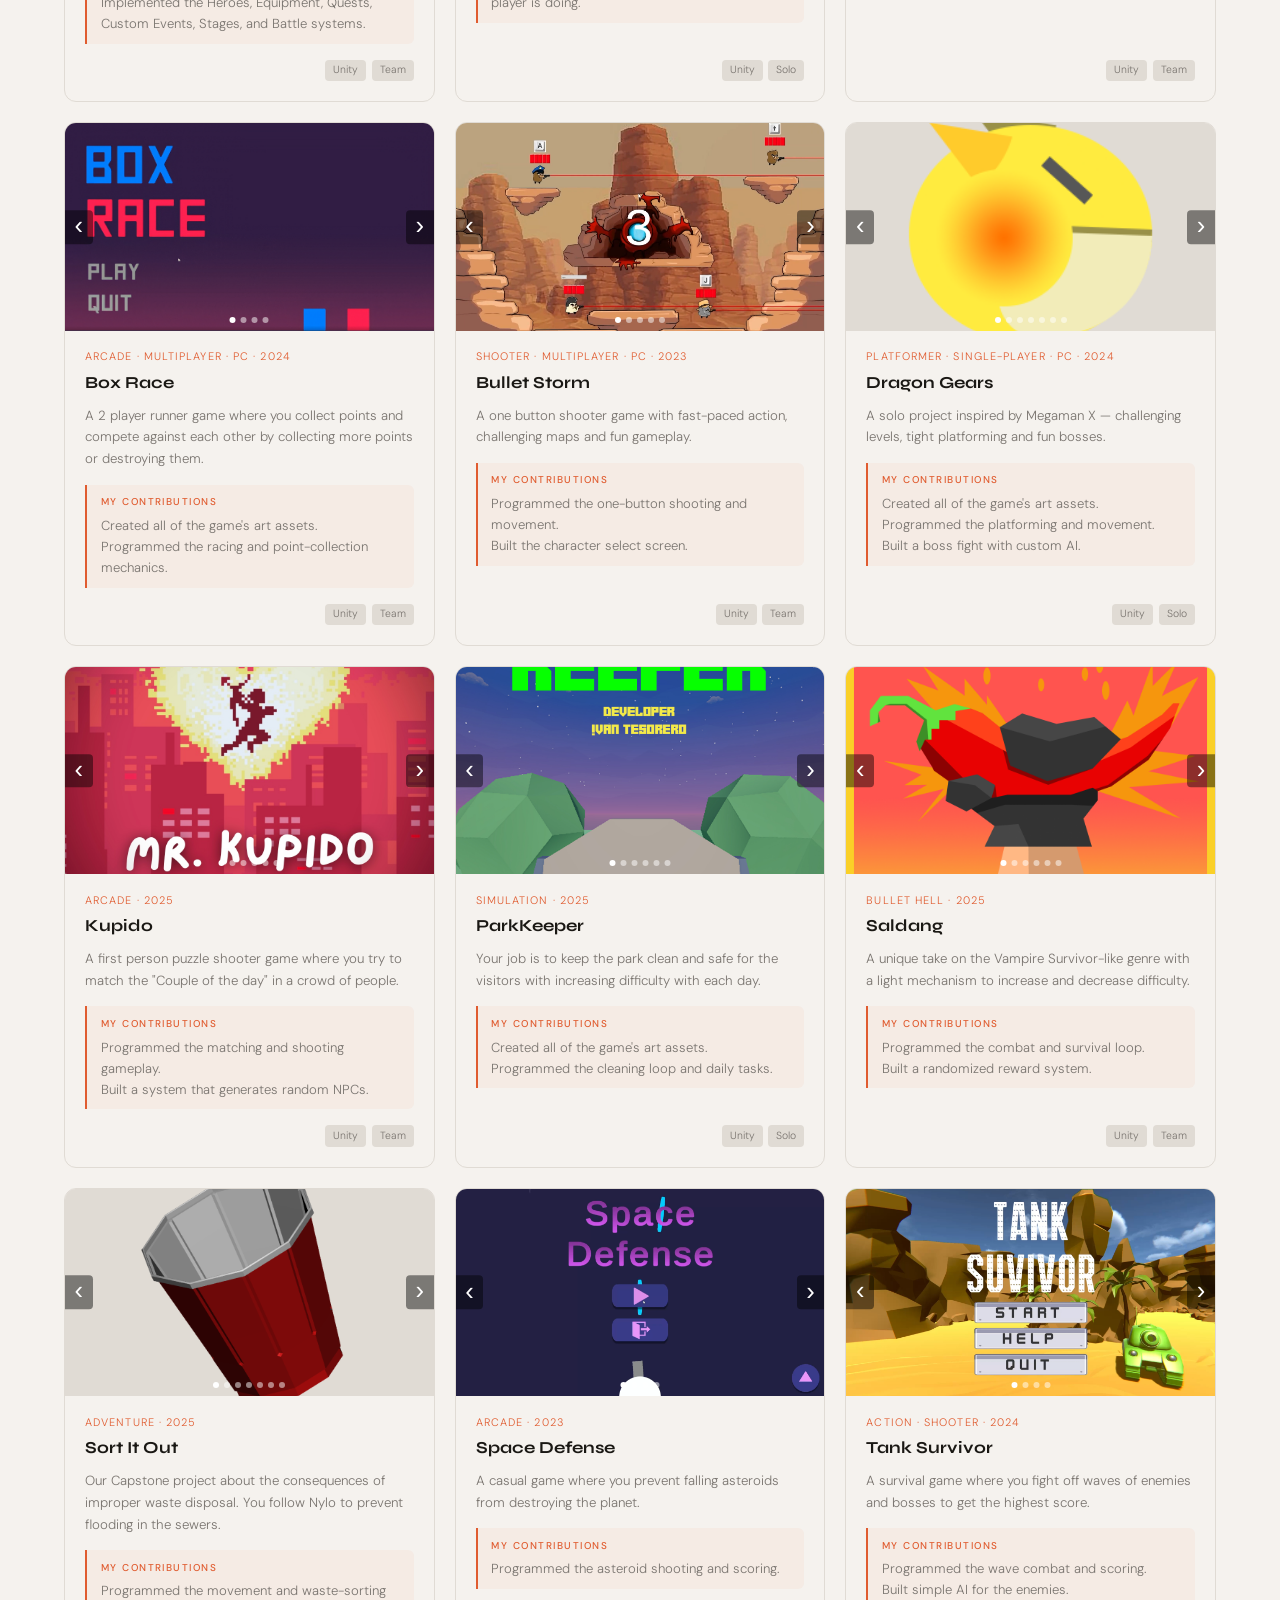
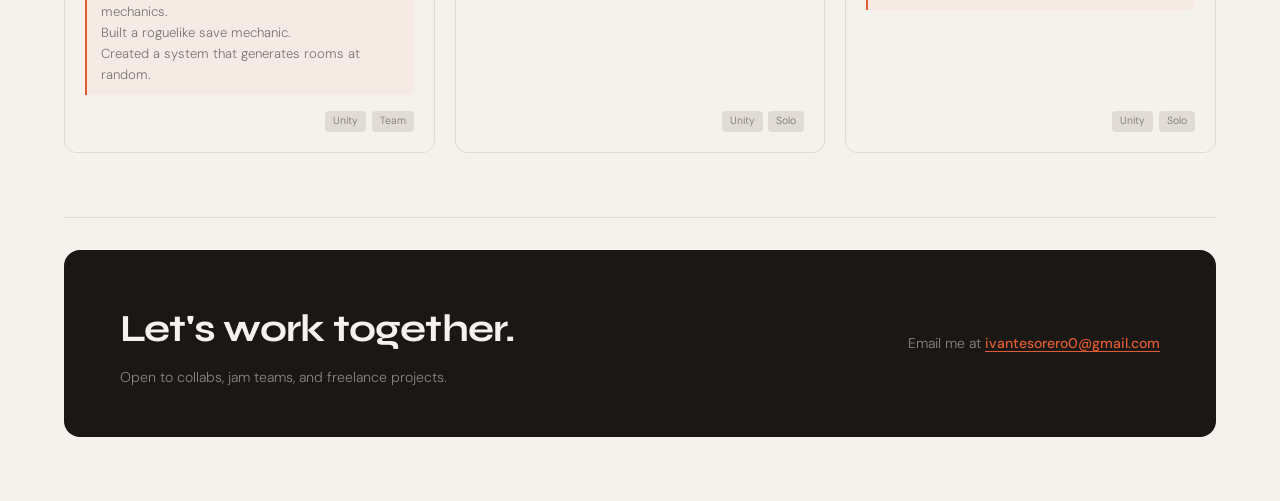
==== commit 5b39e9dd: "upd" ====
--- a/index.html
+++ b/index.html
@@ -52,7 +52,7 @@
         <a href="tel:+639937635110">+63 993 763 5110</a>
       </div>
     </div>
-    <a href="TESORERO_CV.pdf" download class="cv-btn">
+    <a href="Ivan_Tesorero_CV.pdf" download class="cv-btn">
       <svg viewBox="0 0 24 24" stroke-width="2" fill="none"><path d="M21 15v4a2 2 0 01-2 2H5a2 2 0 01-2-2v-4"/><polyline points="7 10 12 15 17 10"/><line x1="12" y1="15" x2="12" y2="3"/></svg>
       Download CV
     </a>
@@ -101,6 +101,32 @@
   <p class="section-label">Games</p>
   <h2>Games</h2>
   <div class="games-grid">
+    <!-- ══ RAKAZON CONVERGENCE ══ (no poster, 1 shot + video) -->
+    <div class="game-card">
+      <div class="game-slider" data-index="0">
+        <div class="slide active"><img src="images/rakazon_1.png" alt="Rakazon Convergence gameplay 1"></div>
+        <div class="slide slide-video">
+          <iframe src="" data-src="https://www.youtube.com/embed/7ykCHCoRacE" frameborder="0" allowfullscreen allow="accelerometer; autoplay; clipboard-write; encrypted-media; gyroscope; picture-in-picture"></iframe>
+        </div>
+        <button class="slider-btn prev" onclick="slideCard(this,-1)">&#8249;</button>
+        <button class="slider-btn next" onclick="slideCard(this,1)">&#8250;</button>
+        <div class="slider-dots"></div>
+      </div>
+      <div class="game-info">
+        <div class="game-genre">Gacha Game · Mobile · 2026</div>
+        <div class="game-name">Rakazon Convergence (WIP)</div>
+        <p class="game-desc">A turn-based Gacha Game where you fight enemies from different dimensions.</p>
+        <div class="contrib-block">
+          <div class="contrib-label">My Contributions</div>
+          <p class="contrib-text">Built the game's online backend.</p>
+          <p class="contrib-text">Created a microservice that handles the game logic.</p>
+          <p class="contrib-text">Implemented the Heroes, Equipment, Quests, Custom Events, Stages, and Battle systems.</p>
+        </div>
+        <div class="game-footer">
+          <div class="game-tags"><span class="tag">Unity</span><span class="tag">Team</span></div>
+        </div>
+      </div>
+    </div>
 
     <!-- ══ BOLZ ══ (poster + 4 shots + video) -->
     <div class="game-card">
@@ -309,32 +335,7 @@
       </div>
     </div>
 
-    <!-- ══ RAKAZON CONVERGENCE ══ (no poster, 1 shot + video) -->
-    <div class="game-card">
-      <div class="game-slider" data-index="0">
-        <div class="slide active"><img src="images/rakazon_1.png" alt="Rakazon Convergence gameplay 1"></div>
-        <div class="slide slide-video">
-          <iframe src="" data-src="https://www.youtube.com/embed/7ykCHCoRacE" frameborder="0" allowfullscreen allow="accelerometer; autoplay; clipboard-write; encrypted-media; gyroscope; picture-in-picture"></iframe>
-        </div>
-        <button class="slider-btn prev" onclick="slideCard(this,-1)">&#8249;</button>
-        <button class="slider-btn next" onclick="slideCard(this,1)">&#8250;</button>
-        <div class="slider-dots"></div>
-      </div>
-      <div class="game-info">
-        <div class="game-genre">Gacha Game · Mobile · 2026</div>
-        <div class="game-name">Rakazon Convergence (WIP)</div>
-        <p class="game-desc">A turn-based Gacha Game where you fight enemies from different dimensions.</p>
-        <div class="contrib-block">
-          <div class="contrib-label">My Contributions</div>
-          <p class="contrib-text">Built the game's online backend.</p>
-          <p class="contrib-text">Created a microservice that handles the game logic.</p>
-          <p class="contrib-text">Implemented the Heroes, Equipment, Quests, Custom Events, Stages, and Battle systems.</p>
-        </div>
-        <div class="game-footer">
-          <div class="game-tags"><span class="tag">Unity</span><span class="tag">Team</span></div>
-        </div>
-      </div>
-    </div>
+    
 
     <!-- ══ SALDANG ══ (poster + 4 shots + video) -->
     <div class="game-card">
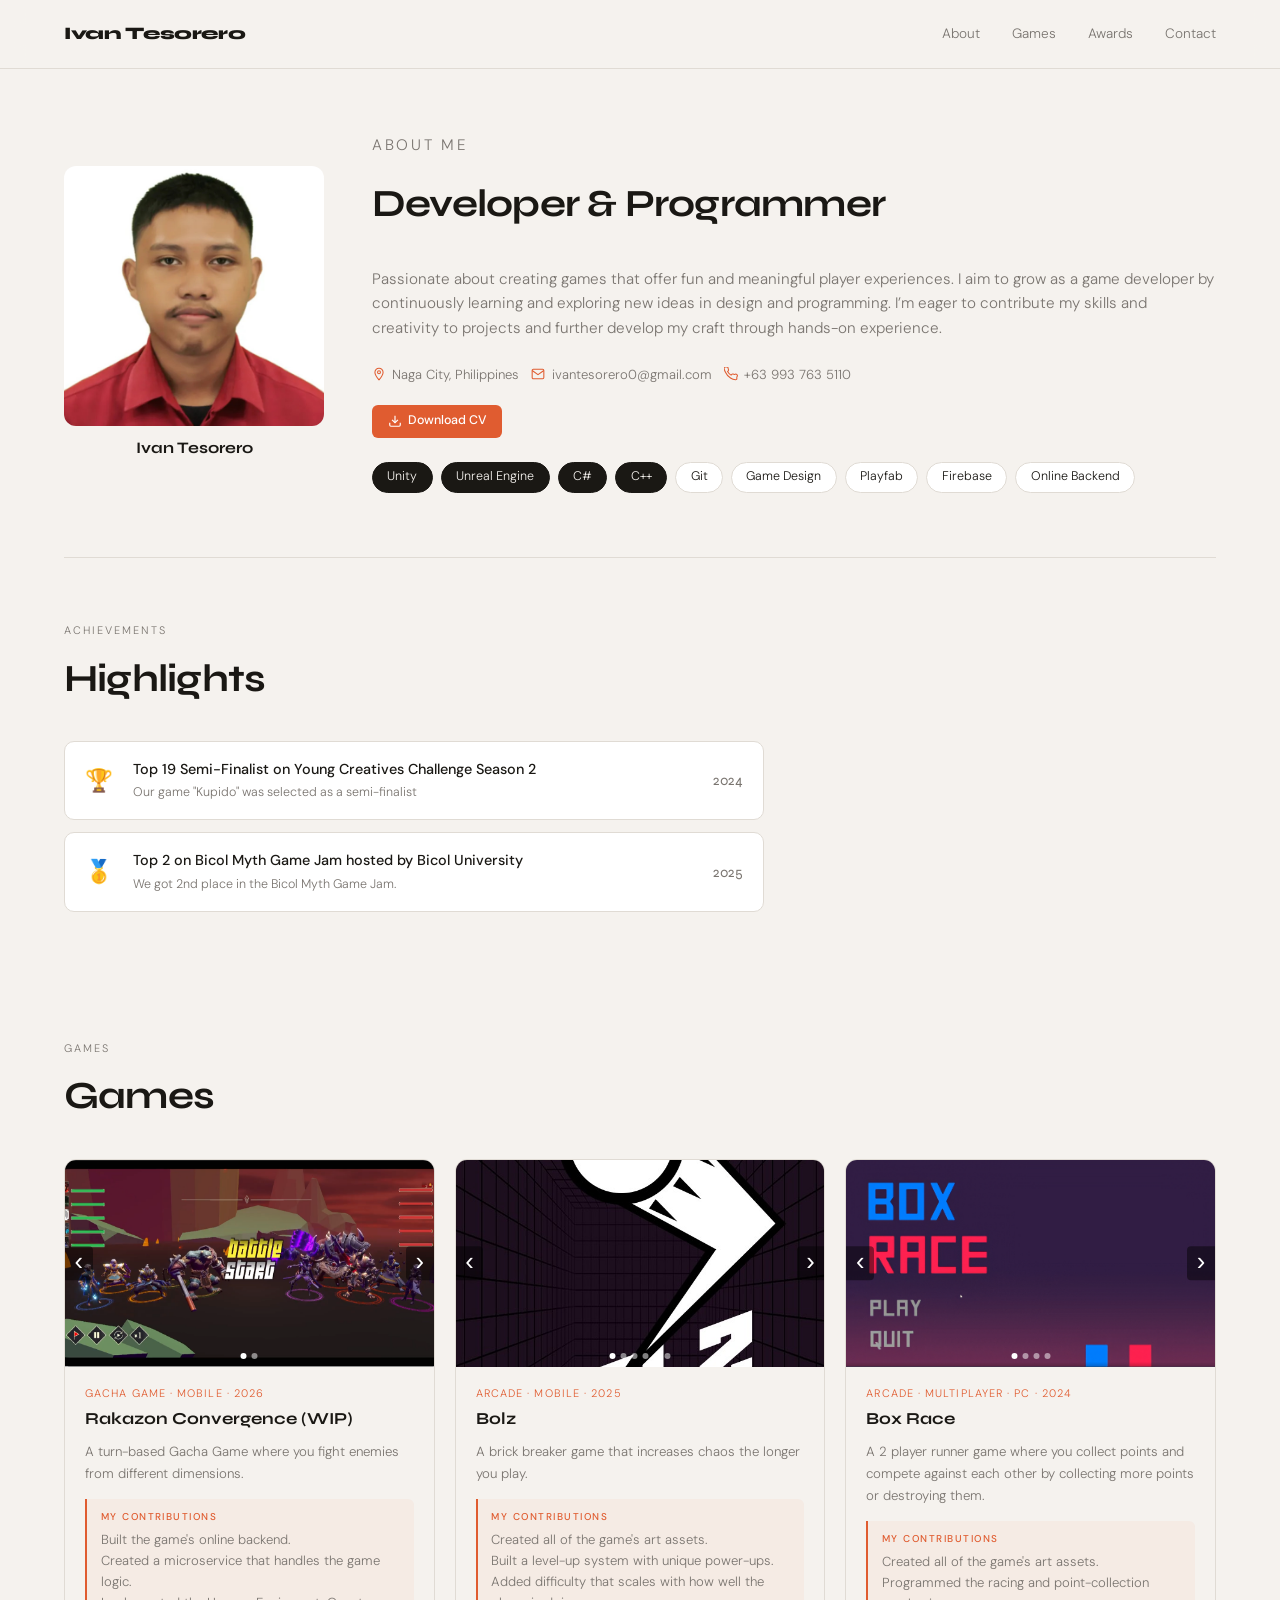
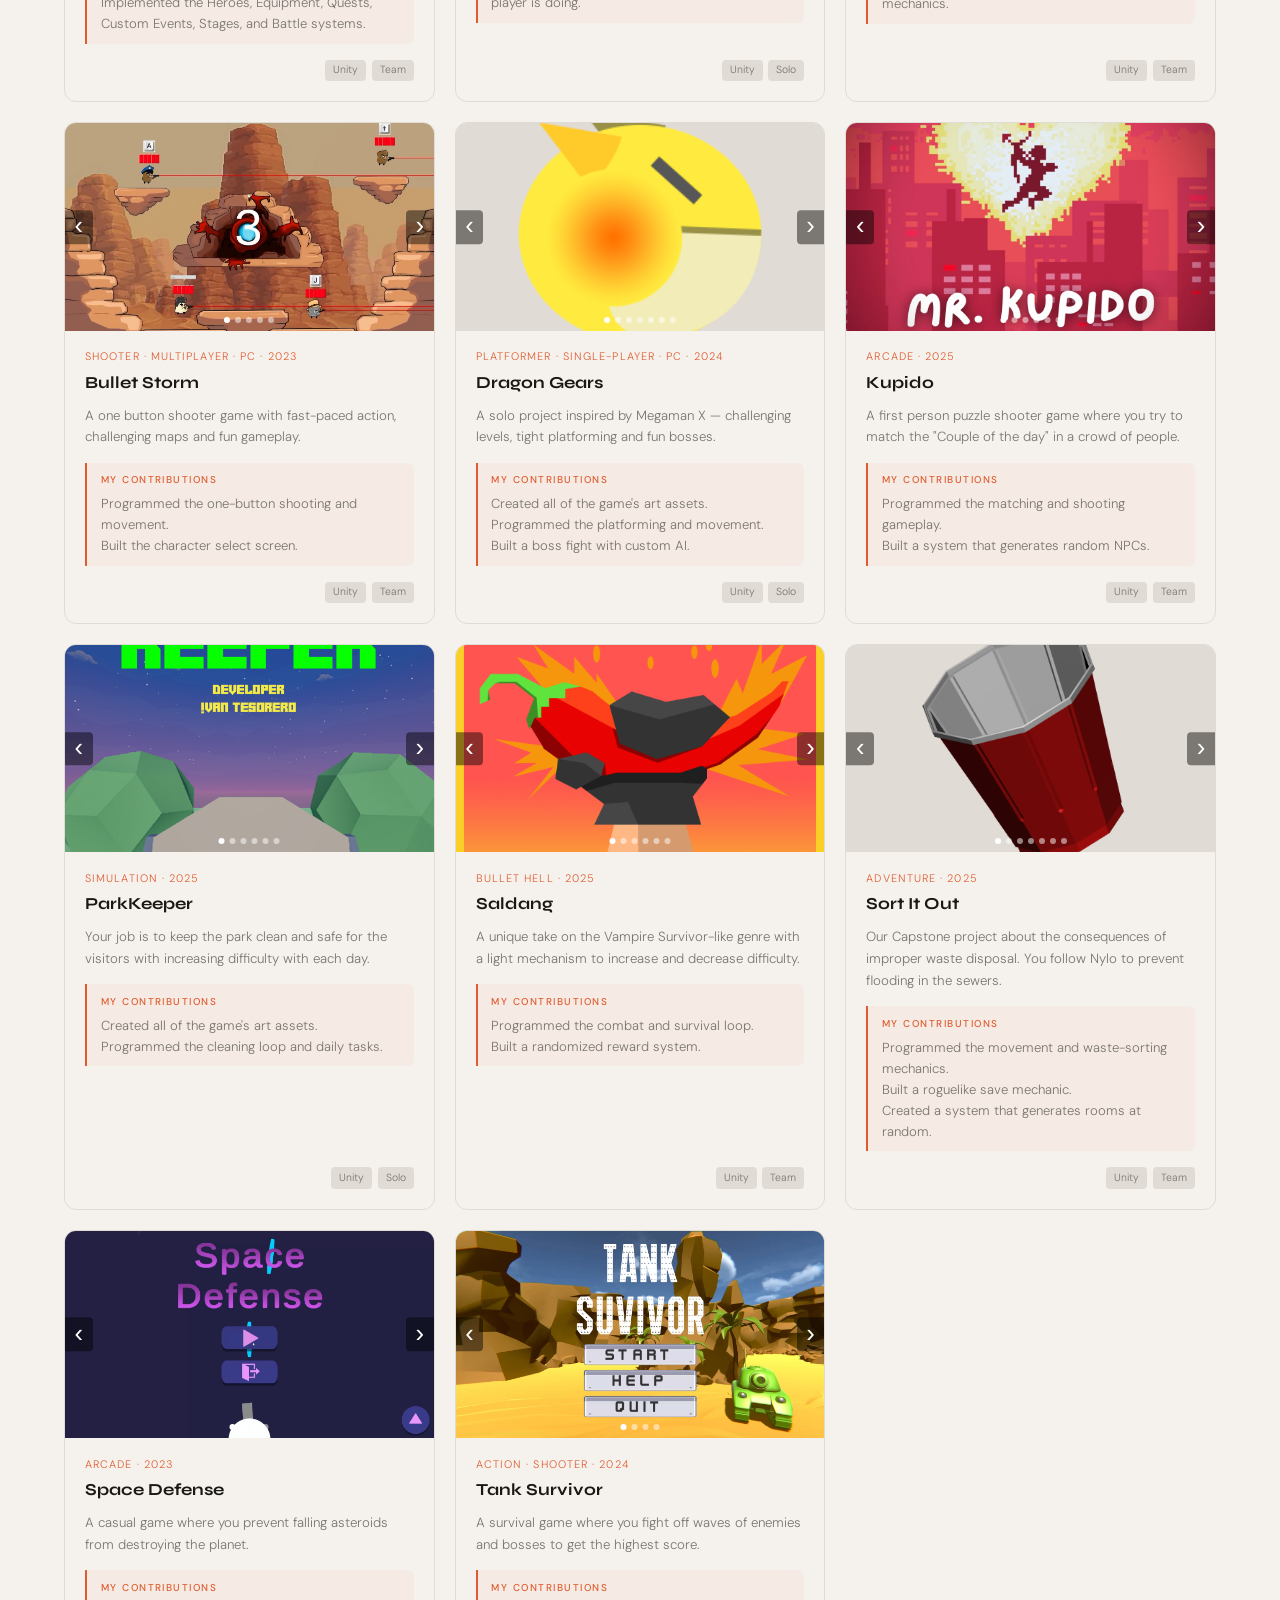
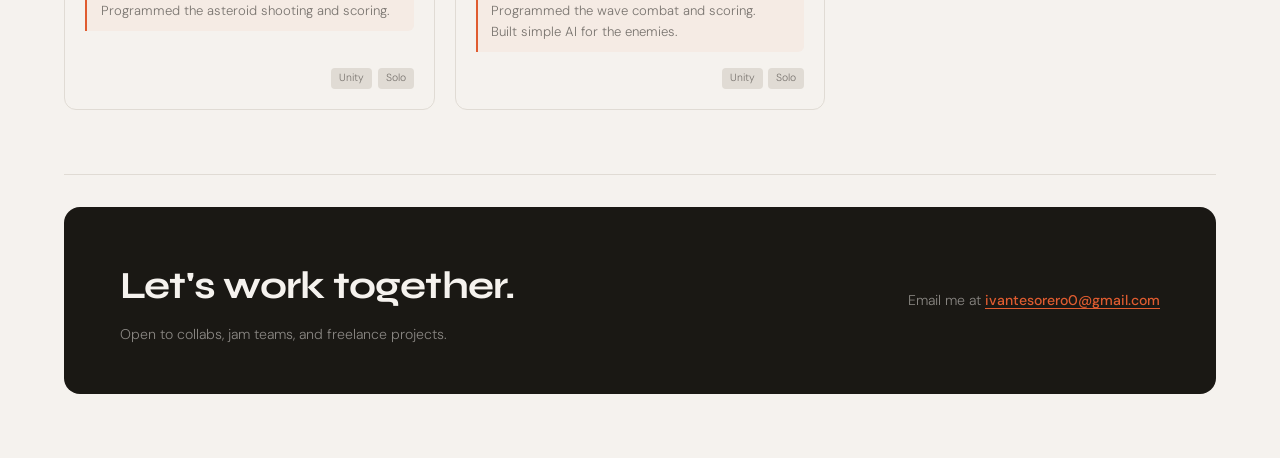
==== commit a50eb7b4: "f" ====
--- a/index.html
+++ b/index.html
@@ -159,33 +159,6 @@
       </div>
     </div>
 
-    <!-- ══ BOUNCER ══ (no poster, 3 shots + video) -->
-    <div class="game-card">
-      <div class="game-slider" data-index="0">
-        <div class="slide active"><img src="images/bouncer_1.png" alt="Bouncer gameplay 1"></div>
-        <div class="slide"><img src="images/bouncer_2.png" alt="Bouncer gameplay 2"></div>
-        <div class="slide"><img src="images/bouncer_3.png" alt="Bouncer gameplay 3"></div>
-        <div class="slide slide-video">
-          <iframe src="" data-src="https://www.youtube.com/embed/pGt8lOEekPA" frameborder="0" allowfullscreen allow="accelerometer; autoplay; clipboard-write; encrypted-media; gyroscope; picture-in-picture"></iframe>
-        </div>
-        <button class="slider-btn prev" onclick="slideCard(this,-1)">&#8249;</button>
-        <button class="slider-btn next" onclick="slideCard(this,1)">&#8250;</button>
-        <div class="slider-dots"></div>
-      </div>
-      <div class="game-info">
-        <div class="game-genre">Arcade · PC · 2023</div>
-        <div class="game-name">Bouncer</div>
-        <p class="game-desc">An earlier version of Bolz but on PC.</p>
-        <div class="contrib-block">
-          <div class="contrib-label">My Contributions</div>
-          <p class="contrib-text">Added an enemy mechanic that makes encounters more engaging.</p>
-        </div>
-        <div class="game-footer">
-          <div class="game-tags"><span class="tag">Unity</span><span class="tag">Team</span></div>
-        </div>
-      </div>
-    </div>
-
     <!-- ══ BOX RACE ══ (poster + 2 shots + video) -->
     <div class="game-card">
       <div class="game-slider" data-index="0">
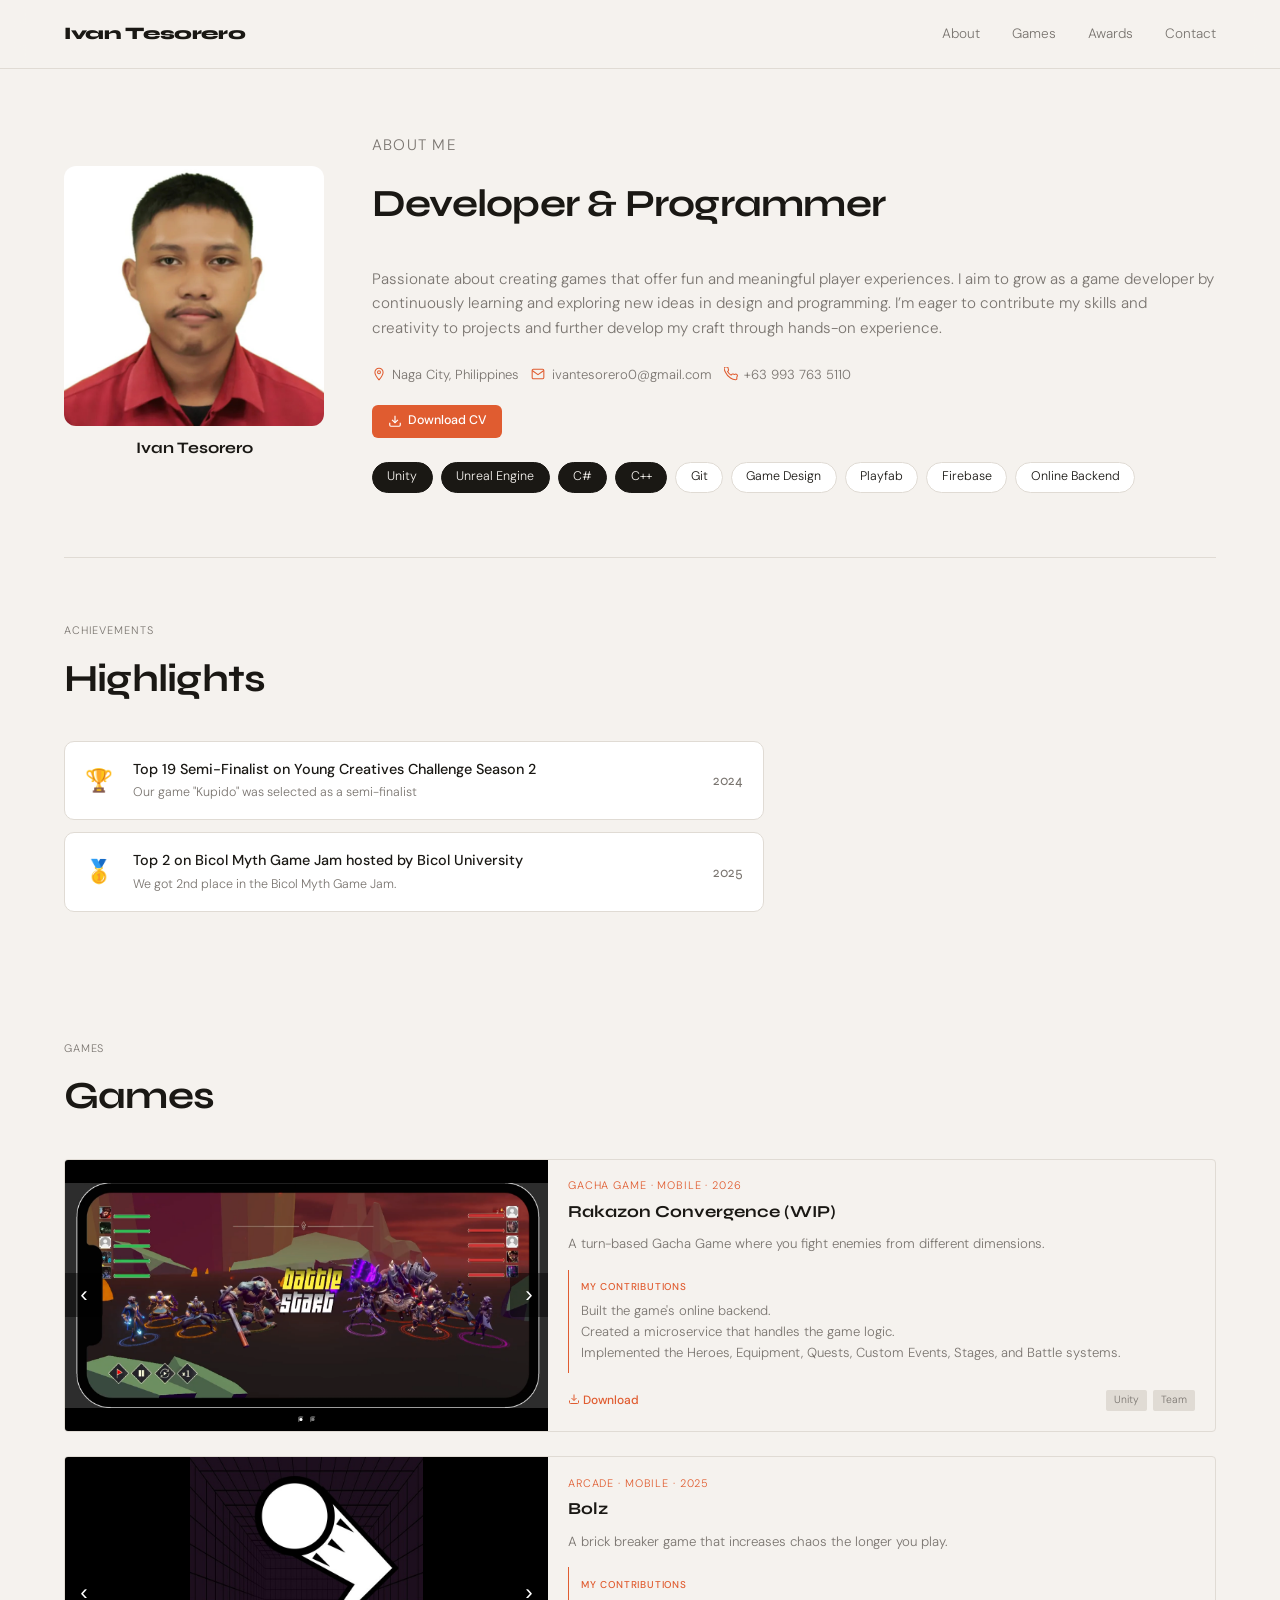
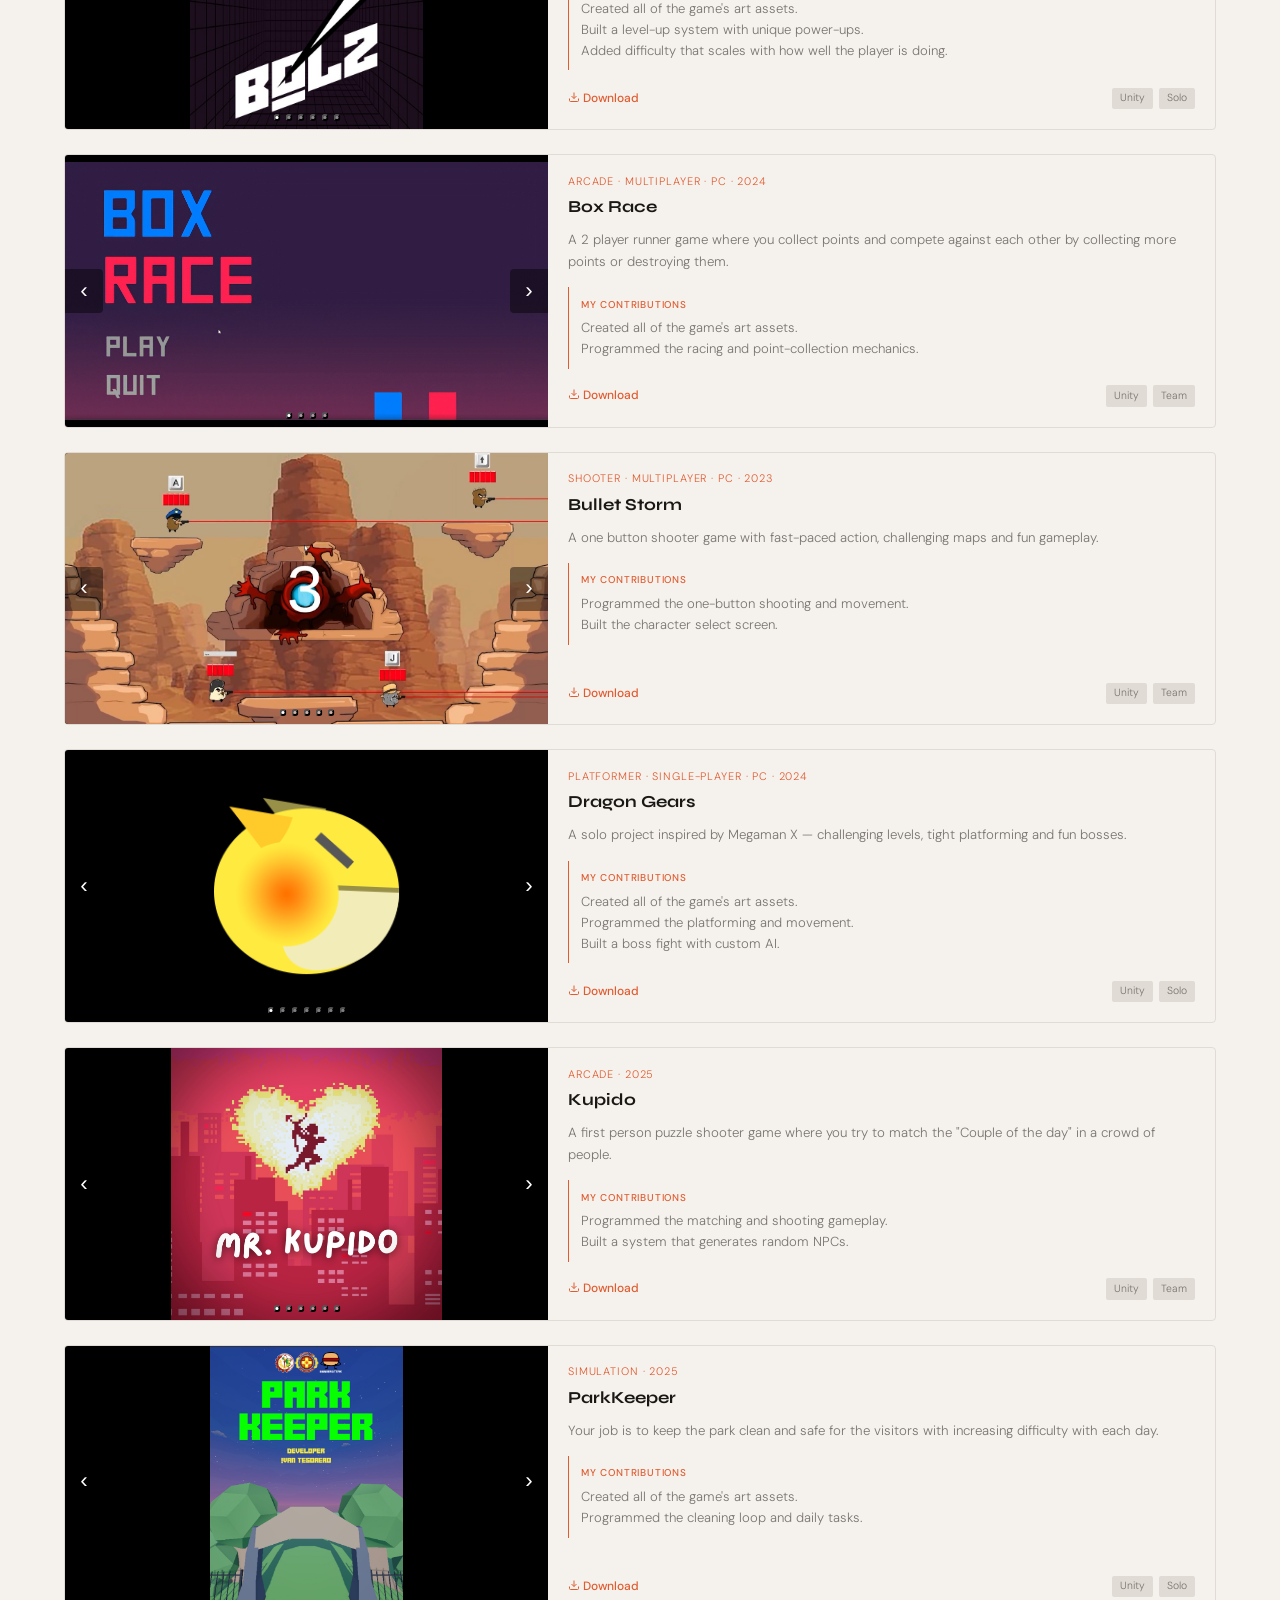
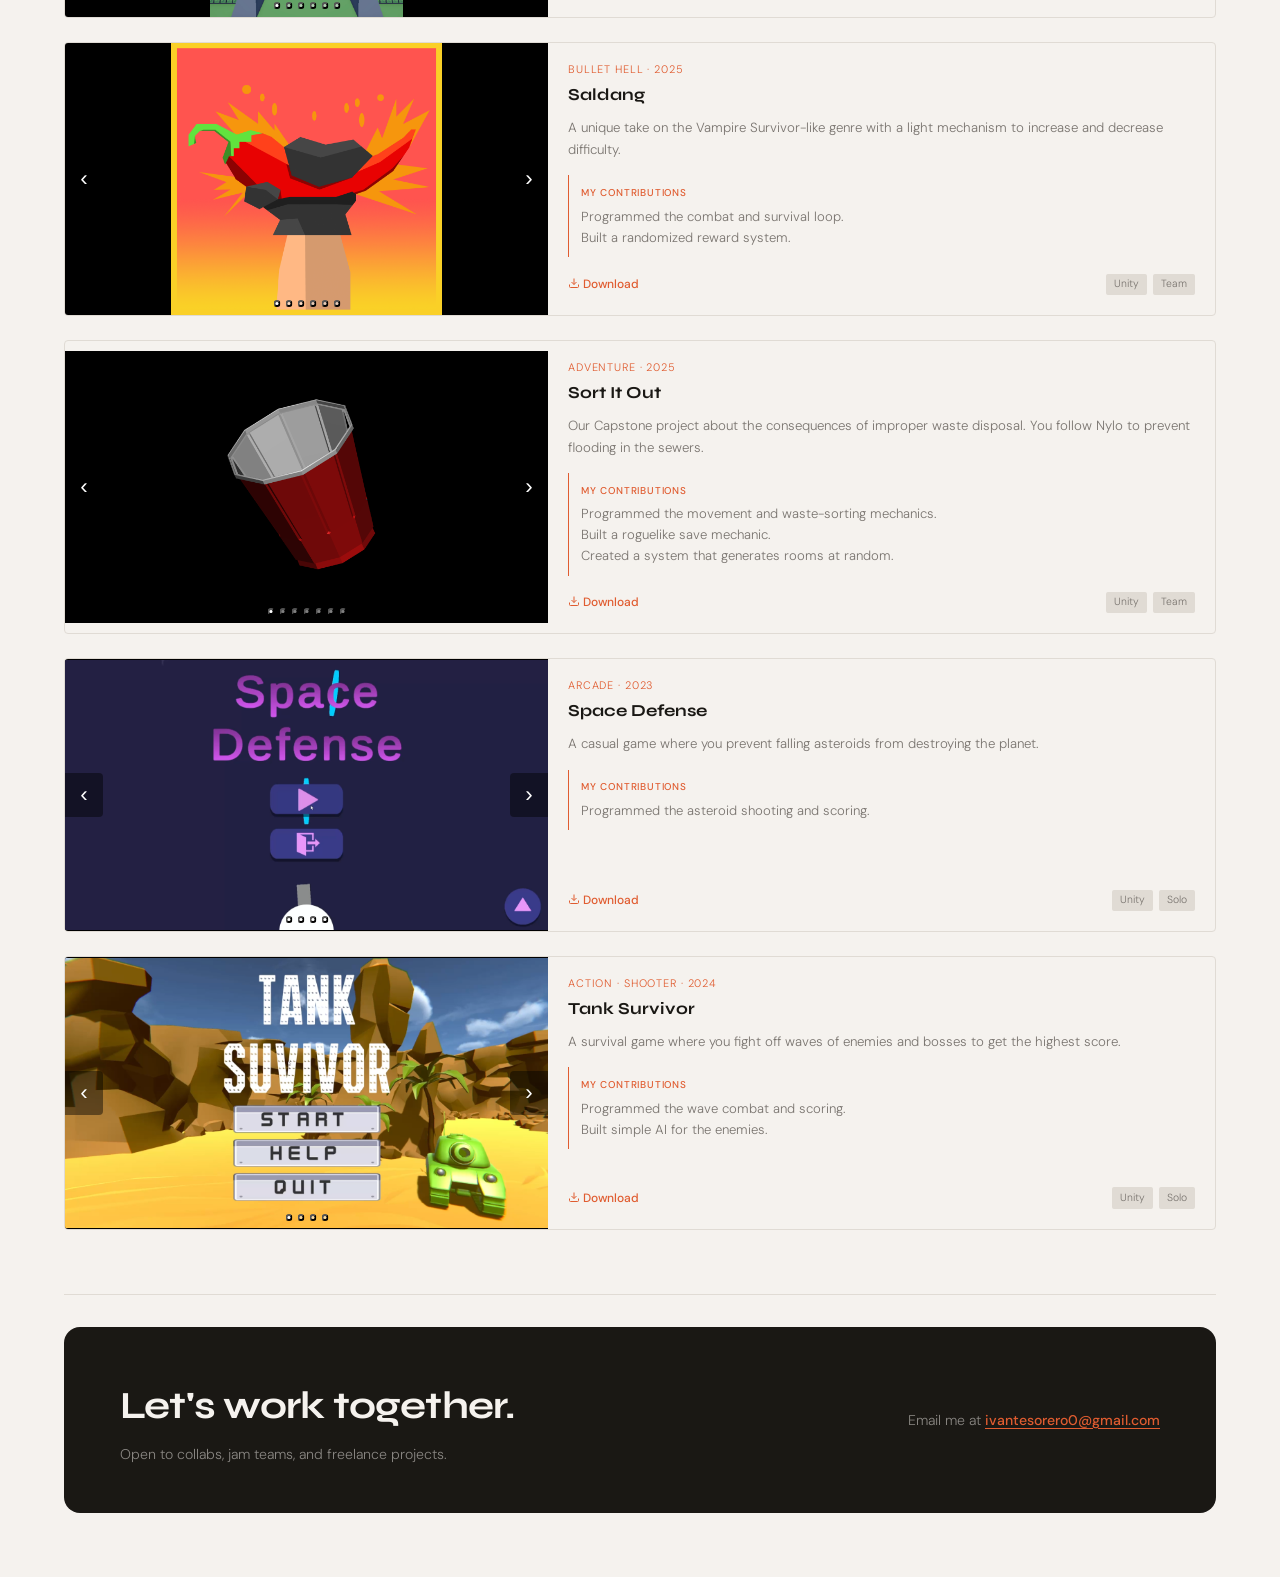
==== commit 909b148a: "download link horizontal card" ====
--- a/index.html
+++ b/index.html
@@ -123,6 +123,7 @@
           <p class="contrib-text">Implemented the Heroes, Equipment, Quests, Custom Events, Stages, and Battle systems.</p>
         </div>
         <div class="game-footer">
+          <a href="downloads/rakazon-convergence.zip" download class="game-link"><svg viewBox="0 0 24 24" width="12" height="12" stroke="currentColor" stroke-width="2" fill="none" style="vertical-align:-1px;margin-right:3px;"><path d="M21 15v4a2 2 0 01-2 2H5a2 2 0 01-2-2v-4"/><polyline points="7 10 12 15 17 10"/><line x1="12" y1="15" x2="12" y2="3"/></svg>Download</a>
           <div class="game-tags"><span class="tag">Unity</span><span class="tag">Team</span></div>
         </div>
       </div>
@@ -154,6 +155,7 @@
           <p class="contrib-text">Added difficulty that scales with how well the player is doing.</p>
         </div>
         <div class="game-footer">
+          <a href="Game/Bolz.zip" download class="game-link"><svg viewBox="0 0 24 24" width="12" height="12" stroke="currentColor" stroke-width="2" fill="none" style="vertical-align:-1px;margin-right:3px;"><path d="M21 15v4a2 2 0 01-2 2H5a2 2 0 01-2-2v-4"/><polyline points="7 10 12 15 17 10"/><line x1="12" y1="15" x2="12" y2="3"/></svg>Download</a>
           <div class="game-tags"><span class="tag">Unity</span><span class="tag">Solo</span></div>
         </div>
       </div>
@@ -182,6 +184,7 @@
           <p class="contrib-text">Programmed the racing and point-collection mechanics.</p>
         </div>
         <div class="game-footer">
+          <a href="Game/Box Race.zip" download class="game-link"><svg viewBox="0 0 24 24" width="12" height="12" stroke="currentColor" stroke-width="2" fill="none" style="vertical-align:-1px;margin-right:3px;"><path d="M21 15v4a2 2 0 01-2 2H5a2 2 0 01-2-2v-4"/><polyline points="7 10 12 15 17 10"/><line x1="12" y1="15" x2="12" y2="3"/></svg>Download</a>
           <div class="game-tags"><span class="tag">Unity</span><span class="tag">Team</span></div>
         </div>
       </div>
@@ -211,6 +214,7 @@
           <p class="contrib-text">Built the character select screen.</p>
         </div>
         <div class="game-footer">
+          <a href="Game/Bullet Storm.zip" download class="game-link"><svg viewBox="0 0 24 24" width="12" height="12" stroke="currentColor" stroke-width="2" fill="none" style="vertical-align:-1px;margin-right:3px;"><path d="M21 15v4a2 2 0 01-2 2H5a2 2 0 01-2-2v-4"/><polyline points="7 10 12 15 17 10"/><line x1="12" y1="15" x2="12" y2="3"/></svg>Download</a>
           <div class="game-tags"><span class="tag">Unity</span><span class="tag">Team</span></div>
         </div>
       </div>
@@ -243,6 +247,7 @@
           <p class="contrib-text">Built a boss fight with custom AI.</p>
         </div>
         <div class="game-footer">
+          <a href="Game/Dragon Gears.zip" download class="game-link"><svg viewBox="0 0 24 24" width="12" height="12" stroke="currentColor" stroke-width="2" fill="none" style="vertical-align:-1px;margin-right:3px;"><path d="M21 15v4a2 2 0 01-2 2H5a2 2 0 01-2-2v-4"/><polyline points="7 10 12 15 17 10"/><line x1="12" y1="15" x2="12" y2="3"/></svg>Download</a>
           <div class="game-tags"><span class="tag">Unity</span><span class="tag">Solo</span></div>
         </div>
       </div>
@@ -273,6 +278,7 @@
           <p class="contrib-text">Built a system that generates random NPCs.</p>
         </div>
         <div class="game-footer">
+          <a href="Game/Kupido.zip" download class="game-link"><svg viewBox="0 0 24 24" width="12" height="12" stroke="currentColor" stroke-width="2" fill="none" style="vertical-align:-1px;margin-right:3px;"><path d="M21 15v4a2 2 0 01-2 2H5a2 2 0 01-2-2v-4"/><polyline points="7 10 12 15 17 10"/><line x1="12" y1="15" x2="12" y2="3"/></svg>Download</a>
           <div class="game-tags"><span class="tag">Unity</span><span class="tag">Team</span></div>
         </div>
       </div>
@@ -303,6 +309,7 @@
           <p class="contrib-text">Programmed the cleaning loop and daily tasks.</p>
         </div>
         <div class="game-footer">
+          <a href="Game/Park Keeper.zip" download class="game-link"><svg viewBox="0 0 24 24" width="12" height="12" stroke="currentColor" stroke-width="2" fill="none" style="vertical-align:-1px;margin-right:3px;"><path d="M21 15v4a2 2 0 01-2 2H5a2 2 0 01-2-2v-4"/><polyline points="7 10 12 15 17 10"/><line x1="12" y1="15" x2="12" y2="3"/></svg>Download</a>
           <div class="game-tags"><span class="tag">Unity</span><span class="tag">Solo</span></div>
         </div>
       </div>
@@ -335,6 +342,7 @@
           <p class="contrib-text">Built a randomized reward system.</p>
         </div>
         <div class="game-footer">
+          <a href="Game/Saldang.zip" download class="game-link"><svg viewBox="0 0 24 24" width="12" height="12" stroke="currentColor" stroke-width="2" fill="none" style="vertical-align:-1px;margin-right:3px;"><path d="M21 15v4a2 2 0 01-2 2H5a2 2 0 01-2-2v-4"/><polyline points="7 10 12 15 17 10"/><line x1="12" y1="15" x2="12" y2="3"/></svg>Download</a>
           <div class="game-tags"><span class="tag">Unity</span><span class="tag">Team</span></div>
         </div>
       </div>
@@ -367,6 +375,7 @@
           <p class="contrib-text">Created a system that generates rooms at random.</p>
         </div>
         <div class="game-footer">
+          <a href="Game/Sort It Out.zip" download class="game-link"><svg viewBox="0 0 24 24" width="12" height="12" stroke="currentColor" stroke-width="2" fill="none" style="vertical-align:-1px;margin-right:3px;"><path d="M21 15v4a2 2 0 01-2 2H5a2 2 0 01-2-2v-4"/><polyline points="7 10 12 15 17 10"/><line x1="12" y1="15" x2="12" y2="3"/></svg>Download</a>
           <div class="game-tags"><span class="tag">Unity</span><span class="tag">Team</span></div>
         </div>
       </div>
@@ -394,6 +403,7 @@
           <p class="contrib-text">Programmed the asteroid shooting and scoring.</p>
         </div>
         <div class="game-footer">
+          <a href="Game/Space Defense.zip" download class="game-link"><svg viewBox="0 0 24 24" width="12" height="12" stroke="currentColor" stroke-width="2" fill="none" style="vertical-align:-1px;margin-right:3px;"><path d="M21 15v4a2 2 0 01-2 2H5a2 2 0 01-2-2v-4"/><polyline points="7 10 12 15 17 10"/><line x1="12" y1="15" x2="12" y2="3"/></svg>Download</a>
           <div class="game-tags"><span class="tag">Unity</span><span class="tag">Solo</span></div>
         </div>
       </div>
@@ -422,6 +432,7 @@
           <p class="contrib-text">Built simple AI for the enemies.</p>
         </div>
         <div class="game-footer">
+          <a href="Game/Tank Survivor.zip" download class="game-link"><svg viewBox="0 0 24 24" width="12" height="12" stroke="currentColor" stroke-width="2" fill="none" style="vertical-align:-1px;margin-right:3px;"><path d="M21 15v4a2 2 0 01-2 2H5a2 2 0 01-2-2v-4"/><polyline points="7 10 12 15 17 10"/><line x1="12" y1="15" x2="12" y2="3"/></svg>Download</a>
           <div class="game-tags"><span class="tag">Unity</span><span class="tag">Solo</span></div>
         </div>
       </div>
@@ -431,8 +442,15 @@
 </section>
 
 <!-- ── LIGHTBOX ── -->
-<div id="lightbox" onclick="closeLightbox()">
-  <img id="lightbox-img" src="" alt="Gameplay screenshot">
+<div id="lightbox" aria-hidden="true">
+  <button type="button" class="lightbox-close" onclick="closeLightbox()" aria-label="Close">&times;</button>
+  <button type="button" class="lightbox-btn prev" onclick="lightboxMove(-1)" aria-label="Previous image">&#8249;</button>
+  <button type="button" class="lightbox-btn next" onclick="lightboxMove(1)" aria-label="Next image">&#8250;</button>
+  <div class="lightbox-content">
+    <img id="lightbox-img" src="" alt="Gameplay screenshot">
+    <p id="lightbox-caption"></p>
+  </div>
+  <p class="lightbox-help">&larr; &rarr; to navigate &middot; Esc to close</p>
 </div>
 
 <hr class="divider" />
@@ -450,12 +468,6 @@
   </div>
 </div>
 
-<!-- ── FOOTER ── -->
-<!-- <footer>
-  <span>© 2025 Ivan Tesorero</span>
-  <span>Naga City, Philippines</span>
-</footer> -->
-
 <script src="./script.js"></script>
 </body>
 </html>
--- a/style.css
+++ b/style.css
@@ -316,10 +316,13 @@
 /* ── GAME SLIDER ── */
 .game-slider {
   position: relative;
+  overflow: hidden;
+  background: #000;
+  flex-shrink: 0;
+  align-self: center;
+  width: 42%;
+  min-width: 260px;
   aspect-ratio: 16 / 9;
-  overflow: hidden;
-  background: var(--border);
-  flex-shrink: 0;
 }
 
 .slide {
@@ -333,7 +336,7 @@
 .slide img {
   width: 100%;
   height: 100%;
-  object-fit: cover;
+  object-fit: contain;
   display: block;
   cursor: zoom-in;
 }
@@ -394,9 +397,9 @@
 
 
 .games-grid {
-  display: grid;
-  grid-template-columns: repeat(auto-fill, minmax(300px, 1fr));
-  gap: 1.25rem;
+  display: flex;
+  flex-direction: column;
+  gap: 1.5rem;
 }
 
 .game-card {
@@ -405,7 +408,8 @@
   overflow: hidden;
   background: var(--bg);
   display: flex;
-  flex-direction: column;
+  flex-direction: row;
+  align-items: stretch;
   transition: box-shadow 0.2s, transform 0.2s;
 }
 
@@ -796,8 +800,16 @@
   /* Hero */
   #hero { padding: 3.5rem 5vw 3rem; }
 
-  /* Games — single column */
-  .games-grid { grid-template-columns: 1fr; }
+  /* Games — stack image above text on narrow screens */
+  .game-card {
+    flex-direction: column;
+  }
+
+  .game-slider {
+    width: 100%;
+    min-width: 0;
+    aspect-ratio: 16 / 9;
+  }
 
   /* Achievements — hide year on very small screens */
   .ach-year { display: none; }
@@ -815,4 +827,168 @@
   h1 { font-size: 2.2rem; }
   .hero-links { flex-direction: column; }
   .btn { text-align: center; }
+}
+
+/* ── PORTFOLIO POLISH ──
+   Keep the original image sizing, but reduce some of the generic template effects.
+*/
+.game-card {
+  border-radius: 4px;
+  box-shadow: none;
+}
+
+.game-card:hover {
+  box-shadow: none;
+  transform: none;
+}
+
+.game-thumb {
+  border-radius: 0;
+}
+
+.game-card:hover .game-thumb img {
+  transform: none;
+}
+
+.game-genre,
+.contrib-label,
+.section-label {
+  letter-spacing: 0.08em;
+}
+
+.contrib-block {
+  border-left-width: 1px;
+  border-radius: 0;
+  background: transparent;
+  padding-left: 0.75rem;
+}
+
+.tag {
+  border-radius: 2px;
+}
+
+.slider-btn {
+  width: 38px;
+  height: 44px;
+  padding: 0;
+  display: grid;
+  place-items: center;
+  font-size: 1.4rem;
+}
+
+.slider-dot {
+  width: 7px;
+  height: 7px;
+}
+
+.slider-btn:focus-visible,
+.slider-dot:focus-visible,
+.hamburger:focus-visible,
+a:focus-visible,
+button:focus-visible,
+img:focus-visible {
+  outline: 2px solid var(--accent);
+  outline-offset: 3px;
+}
+
+/* ── ACCESSIBLE LIGHTBOX ── */
+#lightbox {
+  padding: 1.25rem;
+  cursor: default;
+  flex-direction: column;
+}
+
+#lightbox-img {
+  max-width: 88vw;
+  max-height: 78vh;
+  width: auto;
+  height: auto;
+}
+
+.lightbox-content {
+  margin: 0;
+  max-width: 88vw;
+  max-height: 80vh;
+  display: flex;
+  flex-direction: column;
+  align-items: center;
+  justify-content: center;
+}
+
+#lightbox-caption {
+  margin-top: 0.75rem;
+  color: rgba(255,255,255,0.75);
+  text-align: center;
+  font-size: 0.8rem;
+  max-width: 70ch;
+}
+
+.lightbox-close,
+.lightbox-btn {
+  position: absolute;
+  border: 1px solid rgba(255,255,255,0.25);
+  background: rgba(0,0,0,0.55);
+  color: #fff;
+  cursor: pointer;
+  display: grid;
+  place-items: center;
+  z-index: 2;
+}
+
+.lightbox-close {
+  top: 1rem;
+  right: 1rem;
+  width: 42px;
+  height: 42px;
+  border-radius: 3px;
+  font-size: 1.8rem;
+  line-height: 1;
+}
+
+.lightbox-btn {
+  top: 50%;
+  transform: translateY(-50%);
+  width: 46px;
+  height: 58px;
+  font-size: 2rem;
+  line-height: 1;
+  border-radius: 3px;
+}
+
+.lightbox-btn.prev { left: 1rem; }
+.lightbox-btn.next { right: 1rem; }
+
+.lightbox-help {
+  position: absolute;
+  bottom: 0.8rem;
+  left: 50%;
+  transform: translateX(-50%);
+  color: rgba(255,255,255,0.55);
+  font-size: 0.72rem;
+  white-space: nowrap;
+}
+
+@media (max-width: 600px) {
+  #lightbox-img {
+    max-width: 82vw;
+    max-height: 72vh;
+  }
+
+  .lightbox-btn {
+    top: auto;
+    bottom: 2.5rem;
+    transform: none;
+  }
+
+  .lightbox-help {
+    display: none;
+  }
+}
+
+@media (prefers-reduced-motion: reduce) {
+  html { scroll-behavior: auto; }
+  *, *::before, *::after {
+    transition-duration: 0.01ms !important;
+    animation-duration: 0.01ms !important;
+  }
 }
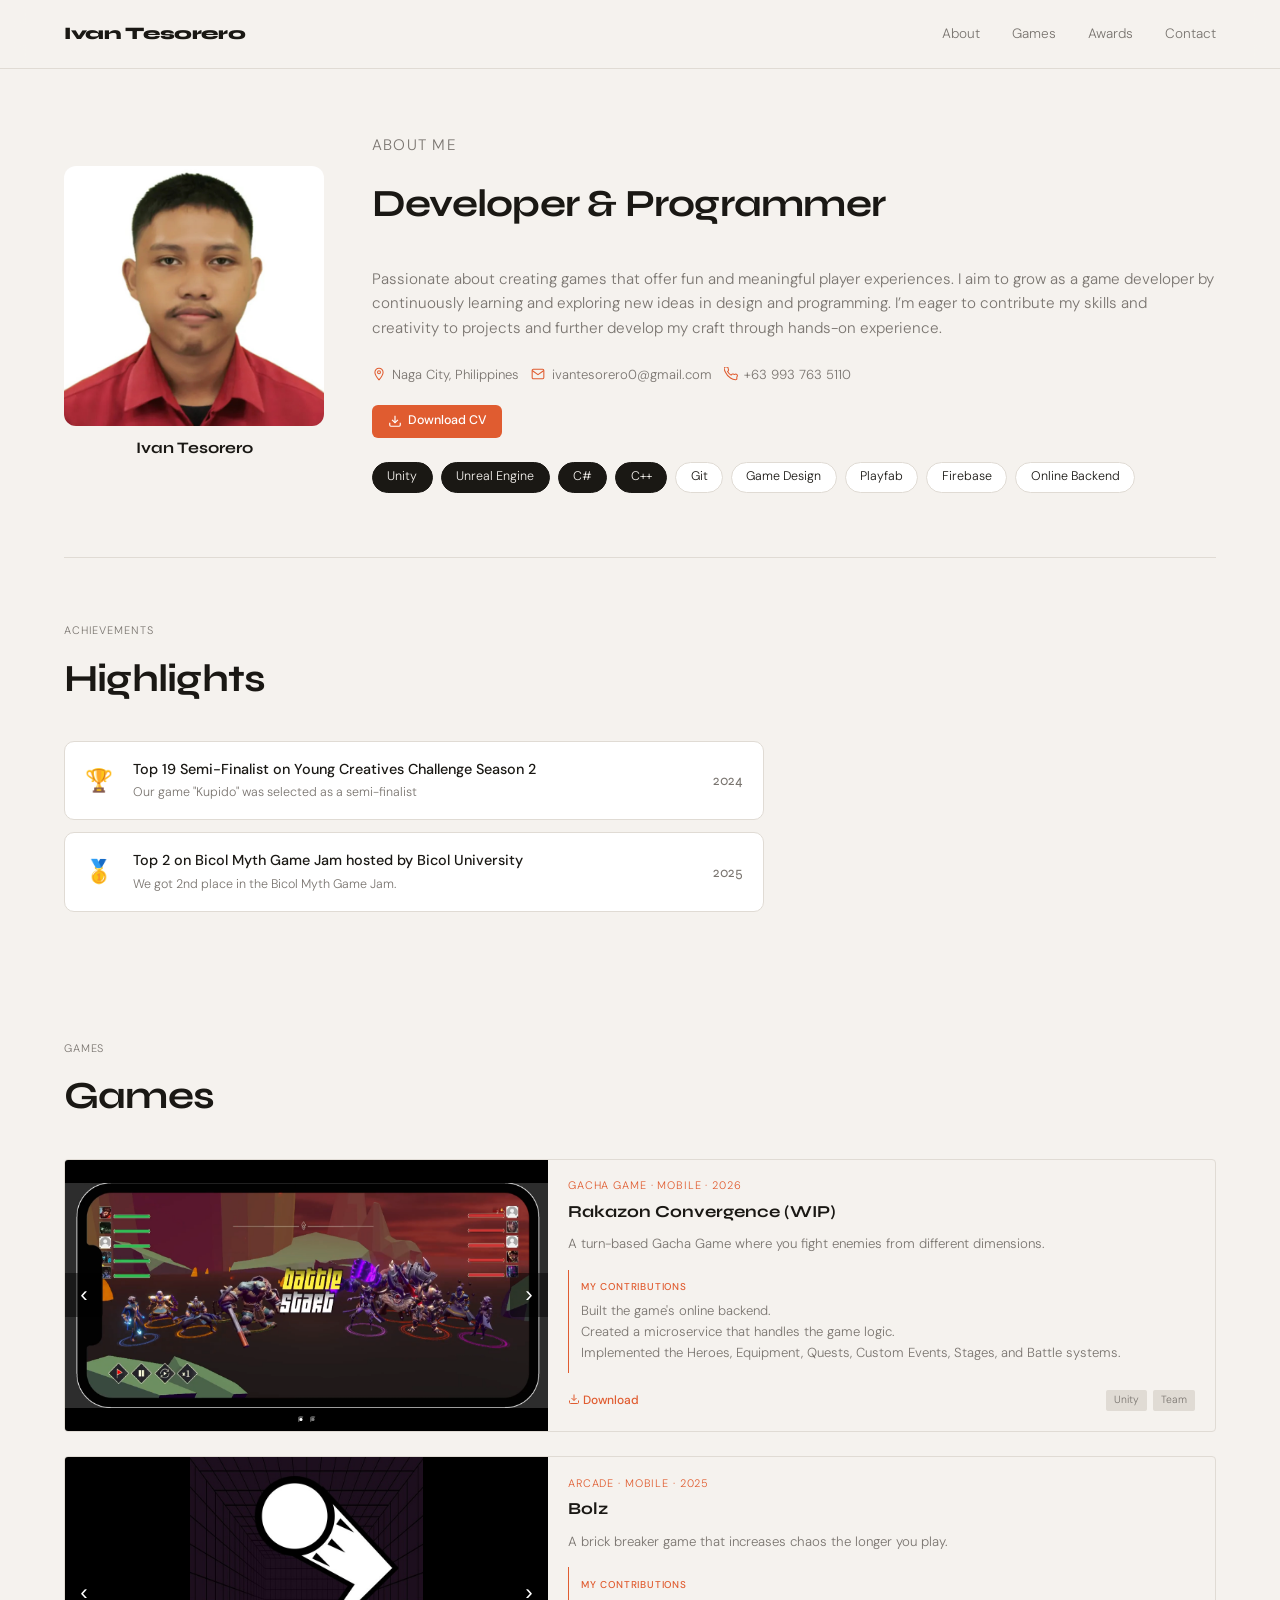
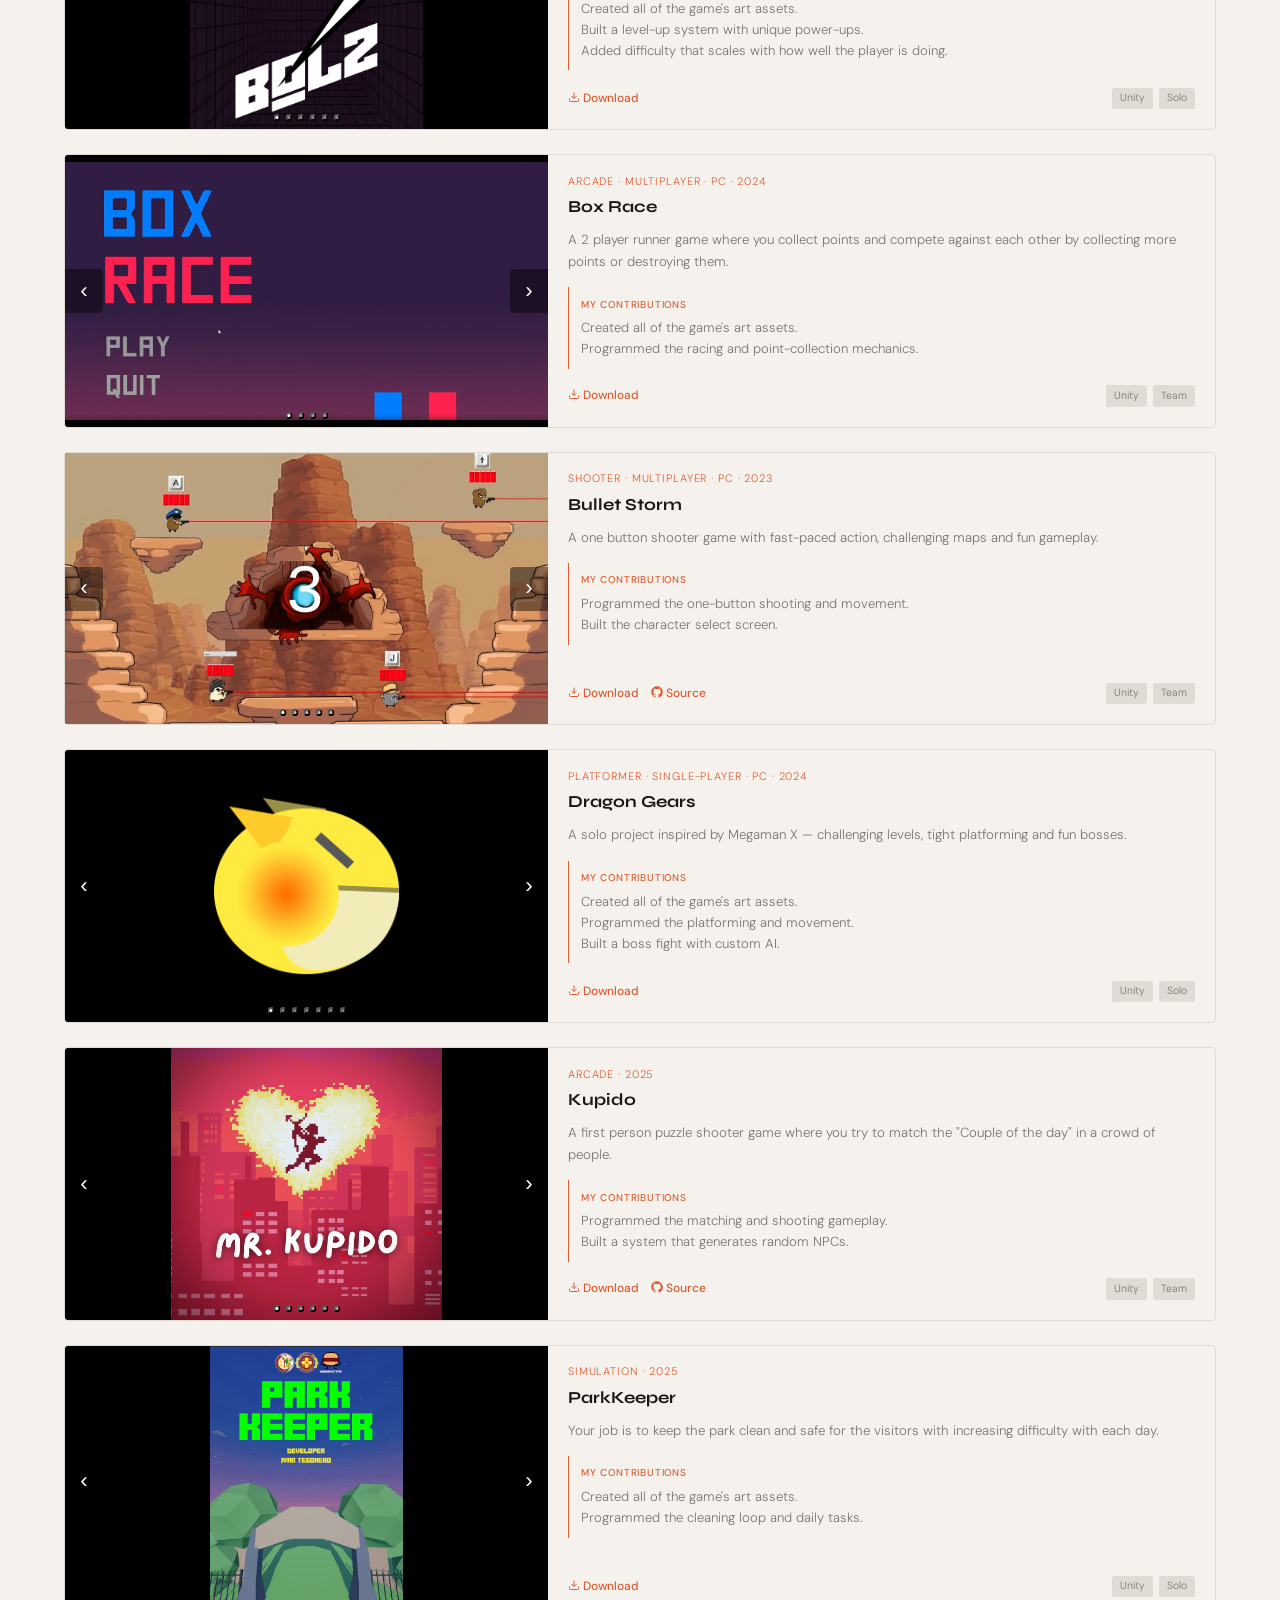
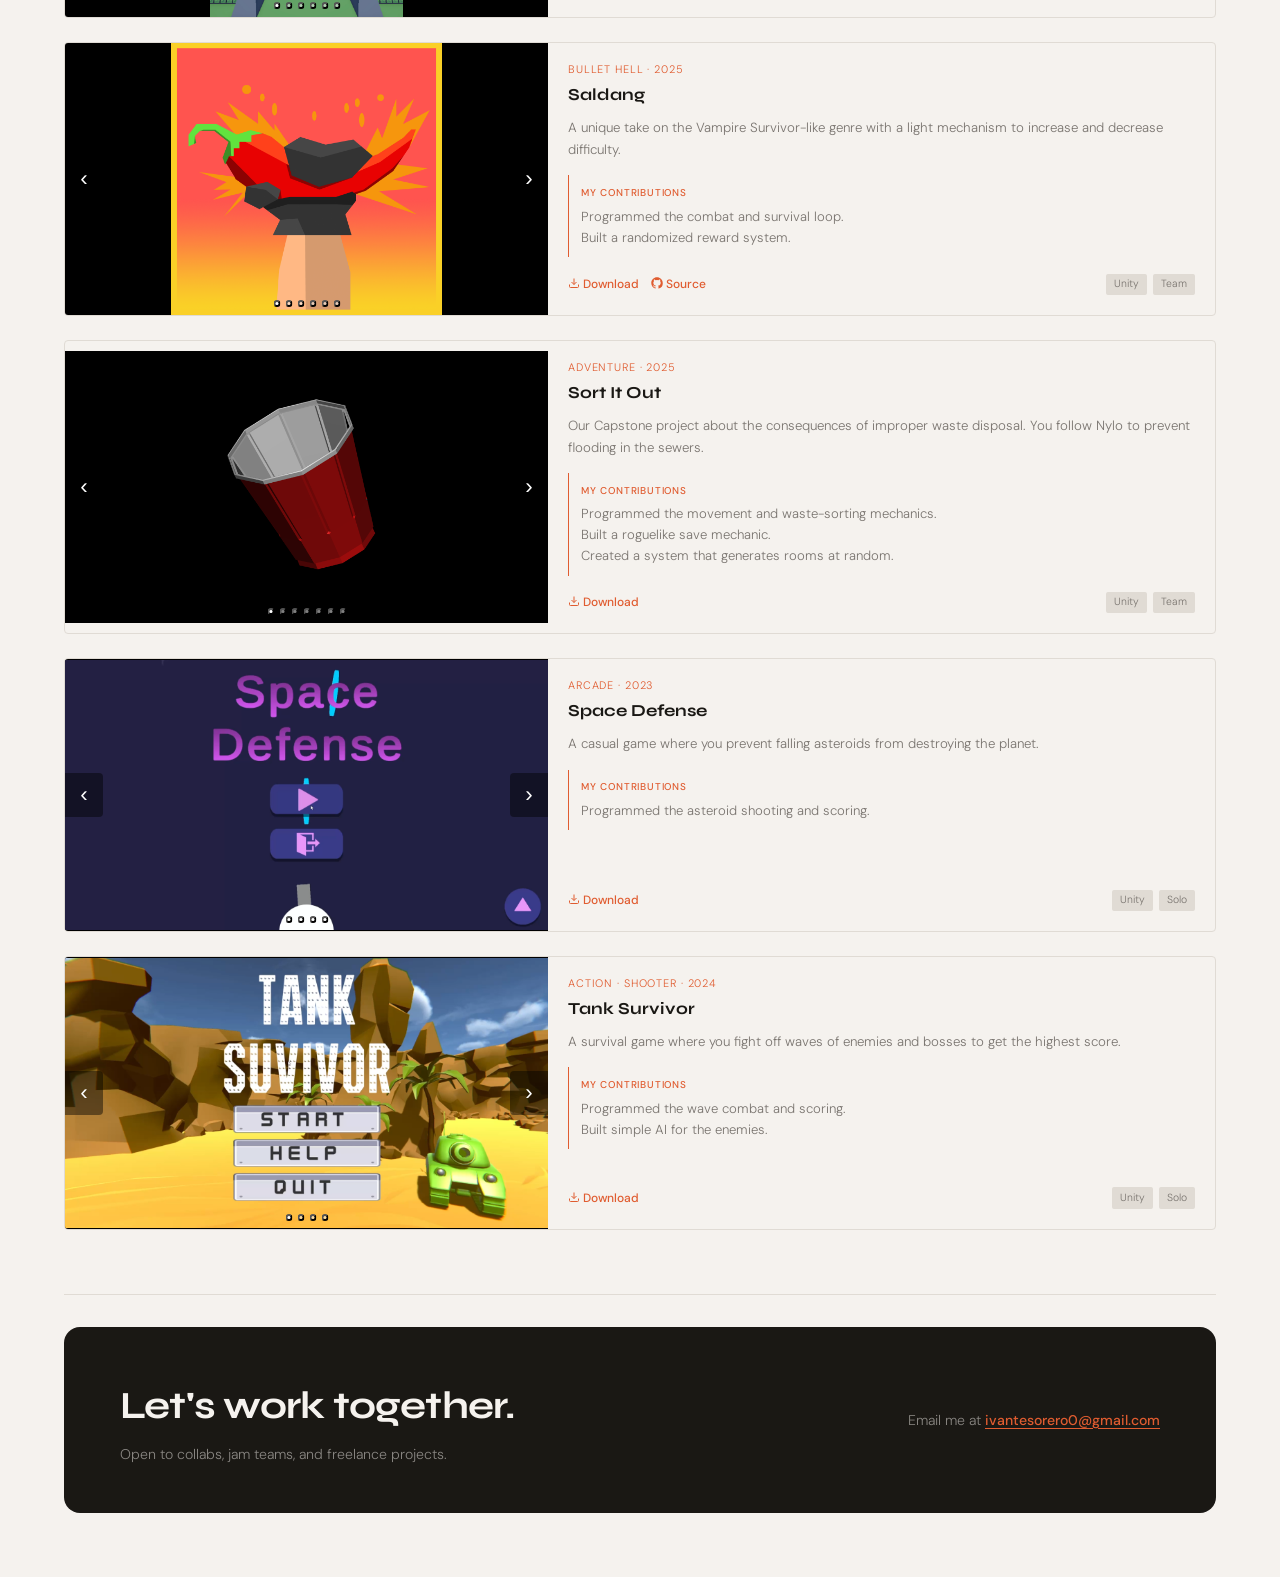
==== commit 4a3402b3: "repository link" ====
--- a/index.html
+++ b/index.html
@@ -124,6 +124,7 @@
         </div>
         <div class="game-footer">
           <a href="downloads/rakazon-convergence.zip" download class="game-link"><svg viewBox="0 0 24 24" width="12" height="12" stroke="currentColor" stroke-width="2" fill="none" style="vertical-align:-1px;margin-right:3px;"><path d="M21 15v4a2 2 0 01-2 2H5a2 2 0 01-2-2v-4"/><polyline points="7 10 12 15 17 10"/><line x1="12" y1="15" x2="12" y2="3"/></svg>Download</a>
+          <!-- <a href="#" target="_blank" rel="noopener" class="game-link"><svg viewBox="0 0 24 24" width="12" height="12" fill="currentColor" style="vertical-align:-1px;margin-right:3px;"><path d="M12 .5C5.73.5.5 5.73.5 12c0 5.08 3.29 9.39 7.86 10.91.58.11.79-.25.79-.56 0-.28-.01-1.02-.02-2-3.2.7-3.88-1.54-3.88-1.54-.53-1.34-1.29-1.7-1.29-1.7-1.05-.72.08-.71.08-.71 1.17.08 1.78 1.2 1.78 1.2 1.03 1.77 2.71 1.26 3.37.96.1-.75.4-1.26.73-1.55-2.55-.29-5.23-1.28-5.23-5.68 0-1.25.45-2.28 1.19-3.08-.12-.29-.52-1.46.11-3.05 0 0 .97-.31 3.18 1.18a11.05 11.05 0 0 1 5.79 0c2.2-1.49 3.17-1.18 3.17-1.18.63 1.59.23 2.76.11 3.05.74.8 1.19 1.83 1.19 3.08 0 4.41-2.69 5.38-5.25 5.67.41.36.78 1.06.78 2.13 0 1.54-.01 2.78-.01 3.16 0 .31.21.68.8.56A10.52 10.52 0 0 0 23.5 12C23.5 5.73 18.27.5 12 .5z"/></svg>Source</a> -->
           <div class="game-tags"><span class="tag">Unity</span><span class="tag">Team</span></div>
         </div>
       </div>
@@ -156,6 +157,7 @@
         </div>
         <div class="game-footer">
           <a href="Game/Bolz.zip" download class="game-link"><svg viewBox="0 0 24 24" width="12" height="12" stroke="currentColor" stroke-width="2" fill="none" style="vertical-align:-1px;margin-right:3px;"><path d="M21 15v4a2 2 0 01-2 2H5a2 2 0 01-2-2v-4"/><polyline points="7 10 12 15 17 10"/><line x1="12" y1="15" x2="12" y2="3"/></svg>Download</a>
+          <!-- <a href="#" target="_blank" rel="noopener" class="game-link"><svg viewBox="0 0 24 24" width="12" height="12" fill="currentColor" style="vertical-align:-1px;margin-right:3px;"><path d="M12 .5C5.73.5.5 5.73.5 12c0 5.08 3.29 9.39 7.86 10.91.58.11.79-.25.79-.56 0-.28-.01-1.02-.02-2-3.2.7-3.88-1.54-3.88-1.54-.53-1.34-1.29-1.7-1.29-1.7-1.05-.72.08-.71.08-.71 1.17.08 1.78 1.2 1.78 1.2 1.03 1.77 2.71 1.26 3.37.96.1-.75.4-1.26.73-1.55-2.55-.29-5.23-1.28-5.23-5.68 0-1.25.45-2.28 1.19-3.08-.12-.29-.52-1.46.11-3.05 0 0 .97-.31 3.18 1.18a11.05 11.05 0 0 1 5.79 0c2.2-1.49 3.17-1.18 3.17-1.18.63 1.59.23 2.76.11 3.05.74.8 1.19 1.83 1.19 3.08 0 4.41-2.69 5.38-5.25 5.67.41.36.78 1.06.78 2.13 0 1.54-.01 2.78-.01 3.16 0 .31.21.68.8.56A10.52 10.52 0 0 0 23.5 12C23.5 5.73 18.27.5 12 .5z"/></svg>Source</a> -->
           <div class="game-tags"><span class="tag">Unity</span><span class="tag">Solo</span></div>
         </div>
       </div>
@@ -185,6 +187,7 @@
         </div>
         <div class="game-footer">
           <a href="Game/Box Race.zip" download class="game-link"><svg viewBox="0 0 24 24" width="12" height="12" stroke="currentColor" stroke-width="2" fill="none" style="vertical-align:-1px;margin-right:3px;"><path d="M21 15v4a2 2 0 01-2 2H5a2 2 0 01-2-2v-4"/><polyline points="7 10 12 15 17 10"/><line x1="12" y1="15" x2="12" y2="3"/></svg>Download</a>
+          <!-- <a href="#" target="_blank" rel="noopener" class="game-link"><svg viewBox="0 0 24 24" width="12" height="12" fill="currentColor" style="vertical-align:-1px;margin-right:3px;"><path d="M12 .5C5.73.5.5 5.73.5 12c0 5.08 3.29 9.39 7.86 10.91.58.11.79-.25.79-.56 0-.28-.01-1.02-.02-2-3.2.7-3.88-1.54-3.88-1.54-.53-1.34-1.29-1.7-1.29-1.7-1.05-.72.08-.71.08-.71 1.17.08 1.78 1.2 1.78 1.2 1.03 1.77 2.71 1.26 3.37.96.1-.75.4-1.26.73-1.55-2.55-.29-5.23-1.28-5.23-5.68 0-1.25.45-2.28 1.19-3.08-.12-.29-.52-1.46.11-3.05 0 0 .97-.31 3.18 1.18a11.05 11.05 0 0 1 5.79 0c2.2-1.49 3.17-1.18 3.17-1.18.63 1.59.23 2.76.11 3.05.74.8 1.19 1.83 1.19 3.08 0 4.41-2.69 5.38-5.25 5.67.41.36.78 1.06.78 2.13 0 1.54-.01 2.78-.01 3.16 0 .31.21.68.8.56A10.52 10.52 0 0 0 23.5 12C23.5 5.73 18.27.5 12 .5z"/></svg>Source</a> -->
           <div class="game-tags"><span class="tag">Unity</span><span class="tag">Team</span></div>
         </div>
       </div>
@@ -215,6 +218,7 @@
         </div>
         <div class="game-footer">
           <a href="Game/Bullet Storm.zip" download class="game-link"><svg viewBox="0 0 24 24" width="12" height="12" stroke="currentColor" stroke-width="2" fill="none" style="vertical-align:-1px;margin-right:3px;"><path d="M21 15v4a2 2 0 01-2 2H5a2 2 0 01-2-2v-4"/><polyline points="7 10 12 15 17 10"/><line x1="12" y1="15" x2="12" y2="3"/></svg>Download</a>
+          <a href="https://github.com/1pcBurgerSteak/BulletStorm" target="_blank" rel="noopener" class="game-link"><svg viewBox="0 0 24 24" width="12" height="12" fill="currentColor" style="vertical-align:-1px;margin-right:3px;"><path d="M12 .5C5.73.5.5 5.73.5 12c0 5.08 3.29 9.39 7.86 10.91.58.11.79-.25.79-.56 0-.28-.01-1.02-.02-2-3.2.7-3.88-1.54-3.88-1.54-.53-1.34-1.29-1.7-1.29-1.7-1.05-.72.08-.71.08-.71 1.17.08 1.78 1.2 1.78 1.2 1.03 1.77 2.71 1.26 3.37.96.1-.75.4-1.26.73-1.55-2.55-.29-5.23-1.28-5.23-5.68 0-1.25.45-2.28 1.19-3.08-.12-.29-.52-1.46.11-3.05 0 0 .97-.31 3.18 1.18a11.05 11.05 0 0 1 5.79 0c2.2-1.49 3.17-1.18 3.17-1.18.63 1.59.23 2.76.11 3.05.74.8 1.19 1.83 1.19 3.08 0 4.41-2.69 5.38-5.25 5.67.41.36.78 1.06.78 2.13 0 1.54-.01 2.78-.01 3.16 0 .31.21.68.8.56A10.52 10.52 0 0 0 23.5 12C23.5 5.73 18.27.5 12 .5z"/></svg>Source</a>
           <div class="game-tags"><span class="tag">Unity</span><span class="tag">Team</span></div>
         </div>
       </div>
@@ -248,6 +252,7 @@
         </div>
         <div class="game-footer">
           <a href="Game/Dragon Gears.zip" download class="game-link"><svg viewBox="0 0 24 24" width="12" height="12" stroke="currentColor" stroke-width="2" fill="none" style="vertical-align:-1px;margin-right:3px;"><path d="M21 15v4a2 2 0 01-2 2H5a2 2 0 01-2-2v-4"/><polyline points="7 10 12 15 17 10"/><line x1="12" y1="15" x2="12" y2="3"/></svg>Download</a>
+          <!-- <a href="#" target="_blank" rel="noopener" class="game-link"><svg viewBox="0 0 24 24" width="12" height="12" fill="currentColor" style="vertical-align:-1px;margin-right:3px;"><path d="M12 .5C5.73.5.5 5.73.5 12c0 5.08 3.29 9.39 7.86 10.91.58.11.79-.25.79-.56 0-.28-.01-1.02-.02-2-3.2.7-3.88-1.54-3.88-1.54-.53-1.34-1.29-1.7-1.29-1.7-1.05-.72.08-.71.08-.71 1.17.08 1.78 1.2 1.78 1.2 1.03 1.77 2.71 1.26 3.37.96.1-.75.4-1.26.73-1.55-2.55-.29-5.23-1.28-5.23-5.68 0-1.25.45-2.28 1.19-3.08-.12-.29-.52-1.46.11-3.05 0 0 .97-.31 3.18 1.18a11.05 11.05 0 0 1 5.79 0c2.2-1.49 3.17-1.18 3.17-1.18.63 1.59.23 2.76.11 3.05.74.8 1.19 1.83 1.19 3.08 0 4.41-2.69 5.38-5.25 5.67.41.36.78 1.06.78 2.13 0 1.54-.01 2.78-.01 3.16 0 .31.21.68.8.56A10.52 10.52 0 0 0 23.5 12C23.5 5.73 18.27.5 12 .5z"/></svg>Source</a> -->
           <div class="game-tags"><span class="tag">Unity</span><span class="tag">Solo</span></div>
         </div>
       </div>
@@ -279,6 +284,7 @@
         </div>
         <div class="game-footer">
           <a href="Game/Kupido.zip" download class="game-link"><svg viewBox="0 0 24 24" width="12" height="12" stroke="currentColor" stroke-width="2" fill="none" style="vertical-align:-1px;margin-right:3px;"><path d="M21 15v4a2 2 0 01-2 2H5a2 2 0 01-2-2v-4"/><polyline points="7 10 12 15 17 10"/><line x1="12" y1="15" x2="12" y2="3"/></svg>Download</a>
+          <a href="https://github.com/1pcBurgerSteak/Kupido" target="_blank" rel="noopener" class="game-link"><svg viewBox="0 0 24 24" width="12" height="12" fill="currentColor" style="vertical-align:-1px;margin-right:3px;"><path d="M12 .5C5.73.5.5 5.73.5 12c0 5.08 3.29 9.39 7.86 10.91.58.11.79-.25.79-.56 0-.28-.01-1.02-.02-2-3.2.7-3.88-1.54-3.88-1.54-.53-1.34-1.29-1.7-1.29-1.7-1.05-.72.08-.71.08-.71 1.17.08 1.78 1.2 1.78 1.2 1.03 1.77 2.71 1.26 3.37.96.1-.75.4-1.26.73-1.55-2.55-.29-5.23-1.28-5.23-5.68 0-1.25.45-2.28 1.19-3.08-.12-.29-.52-1.46.11-3.05 0 0 .97-.31 3.18 1.18a11.05 11.05 0 0 1 5.79 0c2.2-1.49 3.17-1.18 3.17-1.18.63 1.59.23 2.76.11 3.05.74.8 1.19 1.83 1.19 3.08 0 4.41-2.69 5.38-5.25 5.67.41.36.78 1.06.78 2.13 0 1.54-.01 2.78-.01 3.16 0 .31.21.68.8.56A10.52 10.52 0 0 0 23.5 12C23.5 5.73 18.27.5 12 .5z"/></svg>Source</a>
           <div class="game-tags"><span class="tag">Unity</span><span class="tag">Team</span></div>
         </div>
       </div>
@@ -310,6 +316,7 @@
         </div>
         <div class="game-footer">
           <a href="Game/Park Keeper.zip" download class="game-link"><svg viewBox="0 0 24 24" width="12" height="12" stroke="currentColor" stroke-width="2" fill="none" style="vertical-align:-1px;margin-right:3px;"><path d="M21 15v4a2 2 0 01-2 2H5a2 2 0 01-2-2v-4"/><polyline points="7 10 12 15 17 10"/><line x1="12" y1="15" x2="12" y2="3"/></svg>Download</a>
+          <!-- <a href="#" target="_blank" rel="noopener" class="game-link"><svg viewBox="0 0 24 24" width="12" height="12" fill="currentColor" style="vertical-align:-1px;margin-right:3px;"><path d="M12 .5C5.73.5.5 5.73.5 12c0 5.08 3.29 9.39 7.86 10.91.58.11.79-.25.79-.56 0-.28-.01-1.02-.02-2-3.2.7-3.88-1.54-3.88-1.54-.53-1.34-1.29-1.7-1.29-1.7-1.05-.72.08-.71.08-.71 1.17.08 1.78 1.2 1.78 1.2 1.03 1.77 2.71 1.26 3.37.96.1-.75.4-1.26.73-1.55-2.55-.29-5.23-1.28-5.23-5.68 0-1.25.45-2.28 1.19-3.08-.12-.29-.52-1.46.11-3.05 0 0 .97-.31 3.18 1.18a11.05 11.05 0 0 1 5.79 0c2.2-1.49 3.17-1.18 3.17-1.18.63 1.59.23 2.76.11 3.05.74.8 1.19 1.83 1.19 3.08 0 4.41-2.69 5.38-5.25 5.67.41.36.78 1.06.78 2.13 0 1.54-.01 2.78-.01 3.16 0 .31.21.68.8.56A10.52 10.52 0 0 0 23.5 12C23.5 5.73 18.27.5 12 .5z"/></svg>Source</a> -->
           <div class="game-tags"><span class="tag">Unity</span><span class="tag">Solo</span></div>
         </div>
       </div>
@@ -343,6 +350,7 @@
         </div>
         <div class="game-footer">
           <a href="Game/Saldang.zip" download class="game-link"><svg viewBox="0 0 24 24" width="12" height="12" stroke="currentColor" stroke-width="2" fill="none" style="vertical-align:-1px;margin-right:3px;"><path d="M21 15v4a2 2 0 01-2 2H5a2 2 0 01-2-2v-4"/><polyline points="7 10 12 15 17 10"/><line x1="12" y1="15" x2="12" y2="3"/></svg>Download</a>
+          <a href="https://github.com/1pcBurgerSteak/BicolSurvivor" target="_blank" rel="noopener" class="game-link"><svg viewBox="0 0 24 24" width="12" height="12" fill="currentColor" style="vertical-align:-1px;margin-right:3px;"><path d="M12 .5C5.73.5.5 5.73.5 12c0 5.08 3.29 9.39 7.86 10.91.58.11.79-.25.79-.56 0-.28-.01-1.02-.02-2-3.2.7-3.88-1.54-3.88-1.54-.53-1.34-1.29-1.7-1.29-1.7-1.05-.72.08-.71.08-.71 1.17.08 1.78 1.2 1.78 1.2 1.03 1.77 2.71 1.26 3.37.96.1-.75.4-1.26.73-1.55-2.55-.29-5.23-1.28-5.23-5.68 0-1.25.45-2.28 1.19-3.08-.12-.29-.52-1.46.11-3.05 0 0 .97-.31 3.18 1.18a11.05 11.05 0 0 1 5.79 0c2.2-1.49 3.17-1.18 3.17-1.18.63 1.59.23 2.76.11 3.05.74.8 1.19 1.83 1.19 3.08 0 4.41-2.69 5.38-5.25 5.67.41.36.78 1.06.78 2.13 0 1.54-.01 2.78-.01 3.16 0 .31.21.68.8.56A10.52 10.52 0 0 0 23.5 12C23.5 5.73 18.27.5 12 .5z"/></svg>Source</a>
           <div class="game-tags"><span class="tag">Unity</span><span class="tag">Team</span></div>
         </div>
       </div>
@@ -376,6 +384,7 @@
         </div>
         <div class="game-footer">
           <a href="Game/Sort It Out.zip" download class="game-link"><svg viewBox="0 0 24 24" width="12" height="12" stroke="currentColor" stroke-width="2" fill="none" style="vertical-align:-1px;margin-right:3px;"><path d="M21 15v4a2 2 0 01-2 2H5a2 2 0 01-2-2v-4"/><polyline points="7 10 12 15 17 10"/><line x1="12" y1="15" x2="12" y2="3"/></svg>Download</a>
+          <!-- <a href="#" target="_blank" rel="noopener" class="game-link"><svg viewBox="0 0 24 24" width="12" height="12" fill="currentColor" style="vertical-align:-1px;margin-right:3px;"><path d="M12 .5C5.73.5.5 5.73.5 12c0 5.08 3.29 9.39 7.86 10.91.58.11.79-.25.79-.56 0-.28-.01-1.02-.02-2-3.2.7-3.88-1.54-3.88-1.54-.53-1.34-1.29-1.7-1.29-1.7-1.05-.72.08-.71.08-.71 1.17.08 1.78 1.2 1.78 1.2 1.03 1.77 2.71 1.26 3.37.96.1-.75.4-1.26.73-1.55-2.55-.29-5.23-1.28-5.23-5.68 0-1.25.45-2.28 1.19-3.08-.12-.29-.52-1.46.11-3.05 0 0 .97-.31 3.18 1.18a11.05 11.05 0 0 1 5.79 0c2.2-1.49 3.17-1.18 3.17-1.18.63 1.59.23 2.76.11 3.05.74.8 1.19 1.83 1.19 3.08 0 4.41-2.69 5.38-5.25 5.67.41.36.78 1.06.78 2.13 0 1.54-.01 2.78-.01 3.16 0 .31.21.68.8.56A10.52 10.52 0 0 0 23.5 12C23.5 5.73 18.27.5 12 .5z"/></svg>Source</a> -->
           <div class="game-tags"><span class="tag">Unity</span><span class="tag">Team</span></div>
         </div>
       </div>
@@ -404,6 +413,7 @@
         </div>
         <div class="game-footer">
           <a href="Game/Space Defense.zip" download class="game-link"><svg viewBox="0 0 24 24" width="12" height="12" stroke="currentColor" stroke-width="2" fill="none" style="vertical-align:-1px;margin-right:3px;"><path d="M21 15v4a2 2 0 01-2 2H5a2 2 0 01-2-2v-4"/><polyline points="7 10 12 15 17 10"/><line x1="12" y1="15" x2="12" y2="3"/></svg>Download</a>
+          <!-- <a href="#" target="_blank" rel="noopener" class="game-link"><svg viewBox="0 0 24 24" width="12" height="12" fill="currentColor" style="vertical-align:-1px;margin-right:3px;"><path d="M12 .5C5.73.5.5 5.73.5 12c0 5.08 3.29 9.39 7.86 10.91.58.11.79-.25.79-.56 0-.28-.01-1.02-.02-2-3.2.7-3.88-1.54-3.88-1.54-.53-1.34-1.29-1.7-1.29-1.7-1.05-.72.08-.71.08-.71 1.17.08 1.78 1.2 1.78 1.2 1.03 1.77 2.71 1.26 3.37.96.1-.75.4-1.26.73-1.55-2.55-.29-5.23-1.28-5.23-5.68 0-1.25.45-2.28 1.19-3.08-.12-.29-.52-1.46.11-3.05 0 0 .97-.31 3.18 1.18a11.05 11.05 0 0 1 5.79 0c2.2-1.49 3.17-1.18 3.17-1.18.63 1.59.23 2.76.11 3.05.74.8 1.19 1.83 1.19 3.08 0 4.41-2.69 5.38-5.25 5.67.41.36.78 1.06.78 2.13 0 1.54-.01 2.78-.01 3.16 0 .31.21.68.8.56A10.52 10.52 0 0 0 23.5 12C23.5 5.73 18.27.5 12 .5z"/></svg>Source</a> -->
           <div class="game-tags"><span class="tag">Unity</span><span class="tag">Solo</span></div>
         </div>
       </div>
@@ -433,6 +443,7 @@
         </div>
         <div class="game-footer">
           <a href="Game/Tank Survivor.zip" download class="game-link"><svg viewBox="0 0 24 24" width="12" height="12" stroke="currentColor" stroke-width="2" fill="none" style="vertical-align:-1px;margin-right:3px;"><path d="M21 15v4a2 2 0 01-2 2H5a2 2 0 01-2-2v-4"/><polyline points="7 10 12 15 17 10"/><line x1="12" y1="15" x2="12" y2="3"/></svg>Download</a>
+          <!-- <a href="#" target="_blank" rel="noopener" class="game-link"><svg viewBox="0 0 24 24" width="12" height="12" fill="currentColor" style="vertical-align:-1px;margin-right:3px;"><path d="M12 .5C5.73.5.5 5.73.5 12c0 5.08 3.29 9.39 7.86 10.91.58.11.79-.25.79-.56 0-.28-.01-1.02-.02-2-3.2.7-3.88-1.54-3.88-1.54-.53-1.34-1.29-1.7-1.29-1.7-1.05-.72.08-.71.08-.71 1.17.08 1.78 1.2 1.78 1.2 1.03 1.77 2.71 1.26 3.37.96.1-.75.4-1.26.73-1.55-2.55-.29-5.23-1.28-5.23-5.68 0-1.25.45-2.28 1.19-3.08-.12-.29-.52-1.46.11-3.05 0 0 .97-.31 3.18 1.18a11.05 11.05 0 0 1 5.79 0c2.2-1.49 3.17-1.18 3.17-1.18.63 1.59.23 2.76.11 3.05.74.8 1.19 1.83 1.19 3.08 0 4.41-2.69 5.38-5.25 5.67.41.36.78 1.06.78 2.13 0 1.54-.01 2.78-.01 3.16 0 .31.21.68.8.56A10.52 10.52 0 0 0 23.5 12C23.5 5.73 18.27.5 12 .5z"/></svg>Source</a> -->
           <div class="game-tags"><span class="tag">Unity</span><span class="tag">Solo</span></div>
         </div>
       </div>
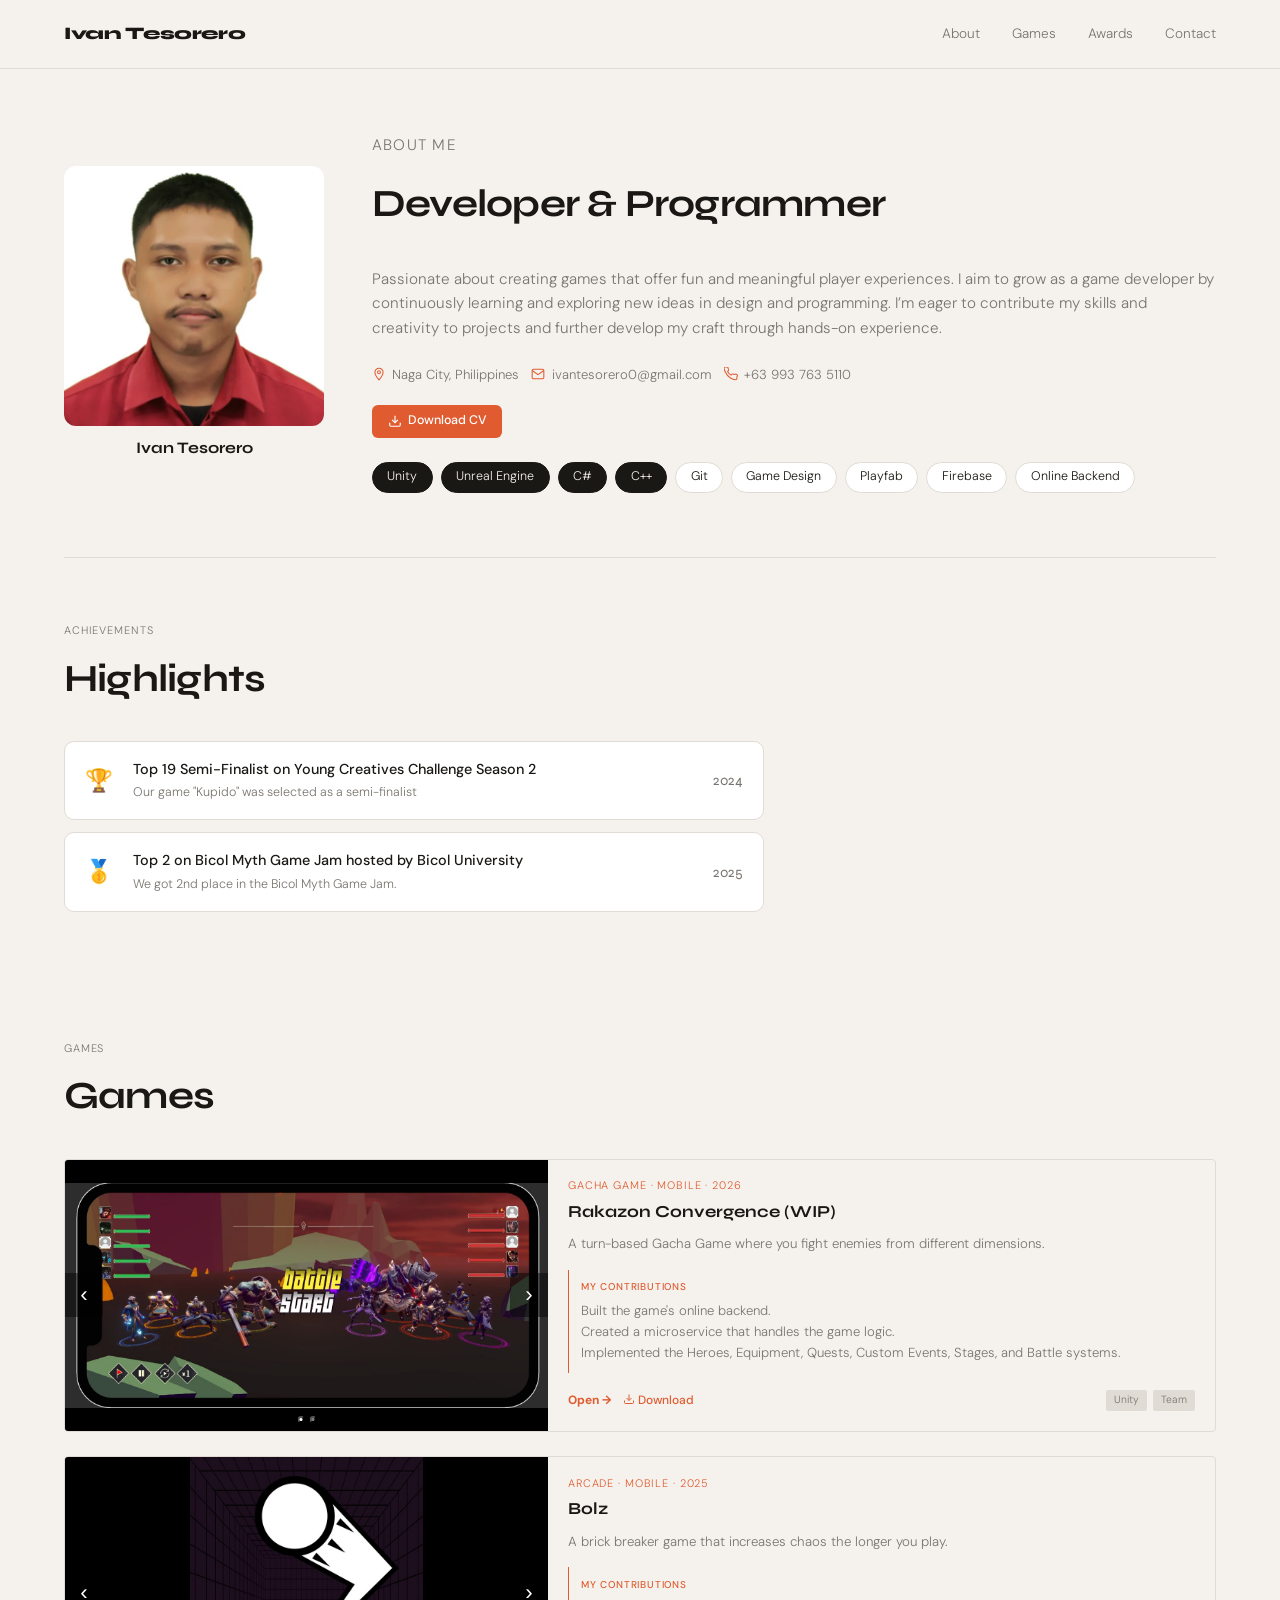
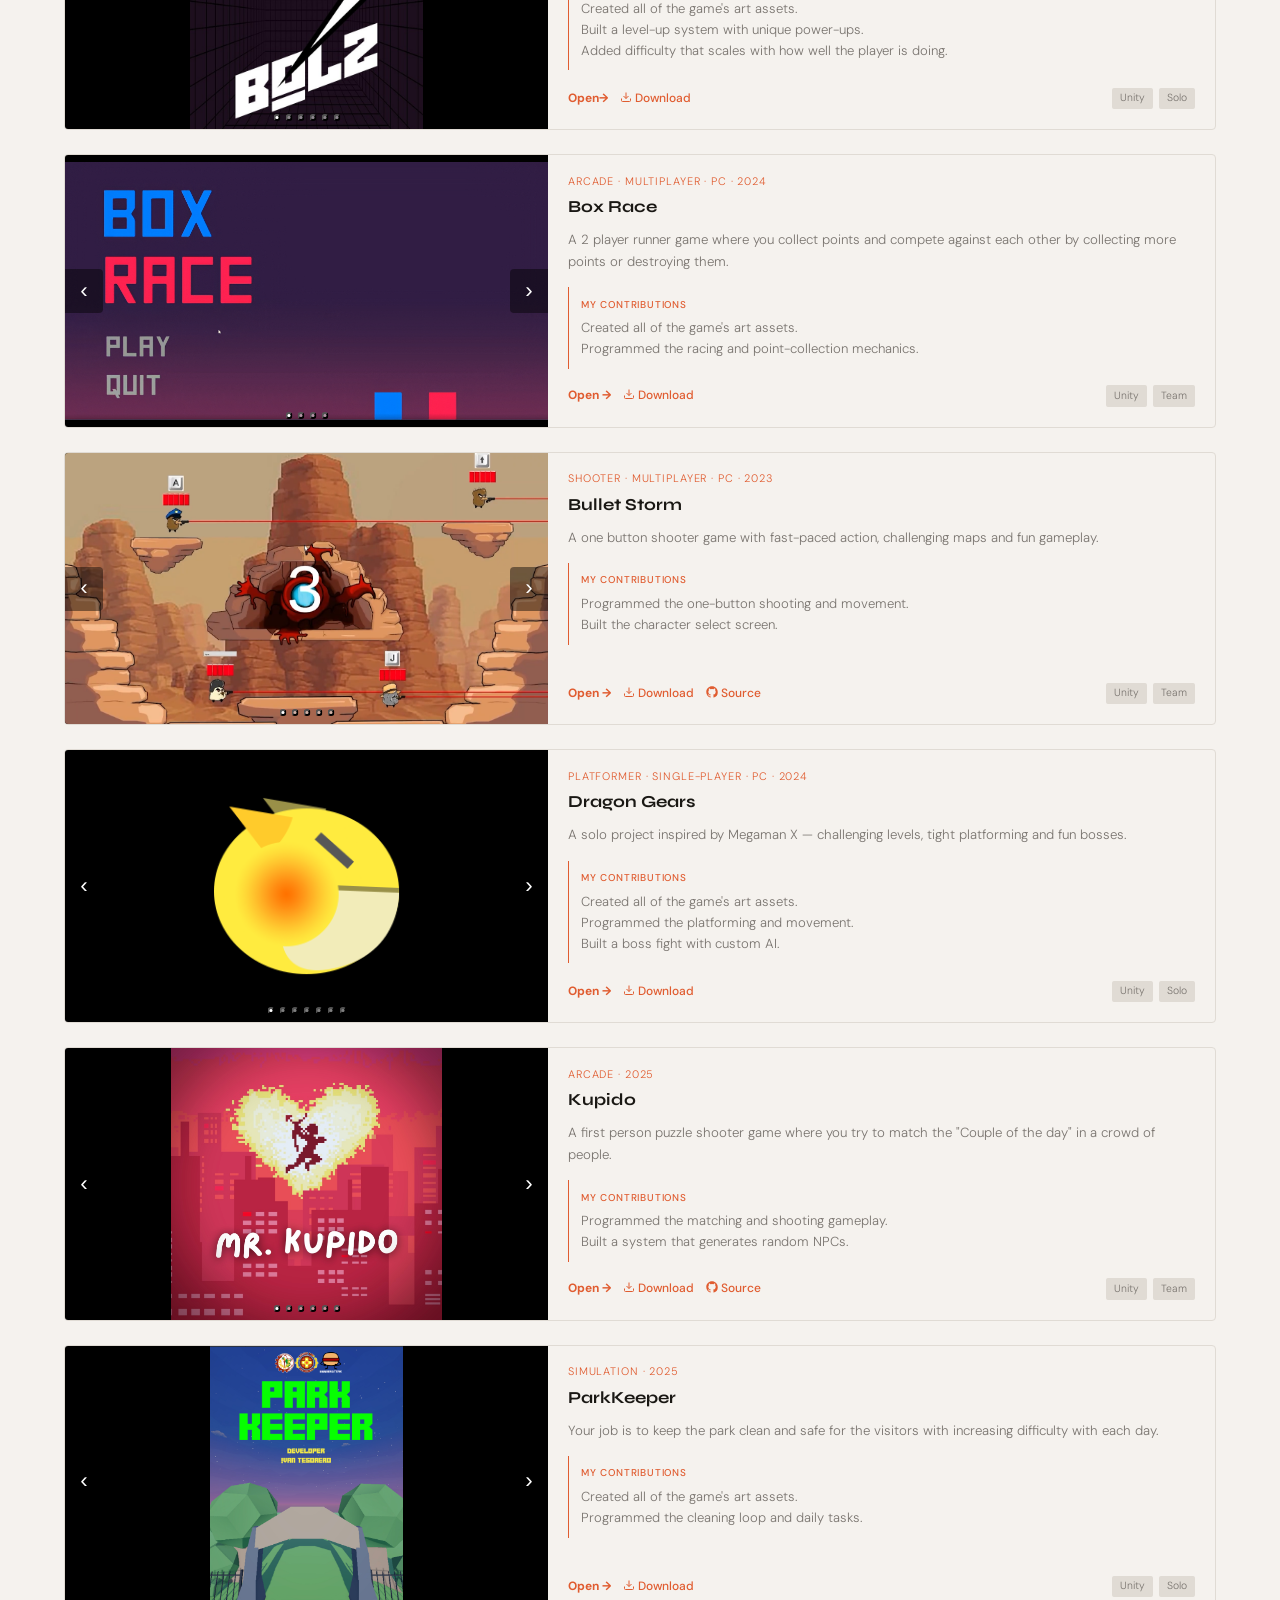
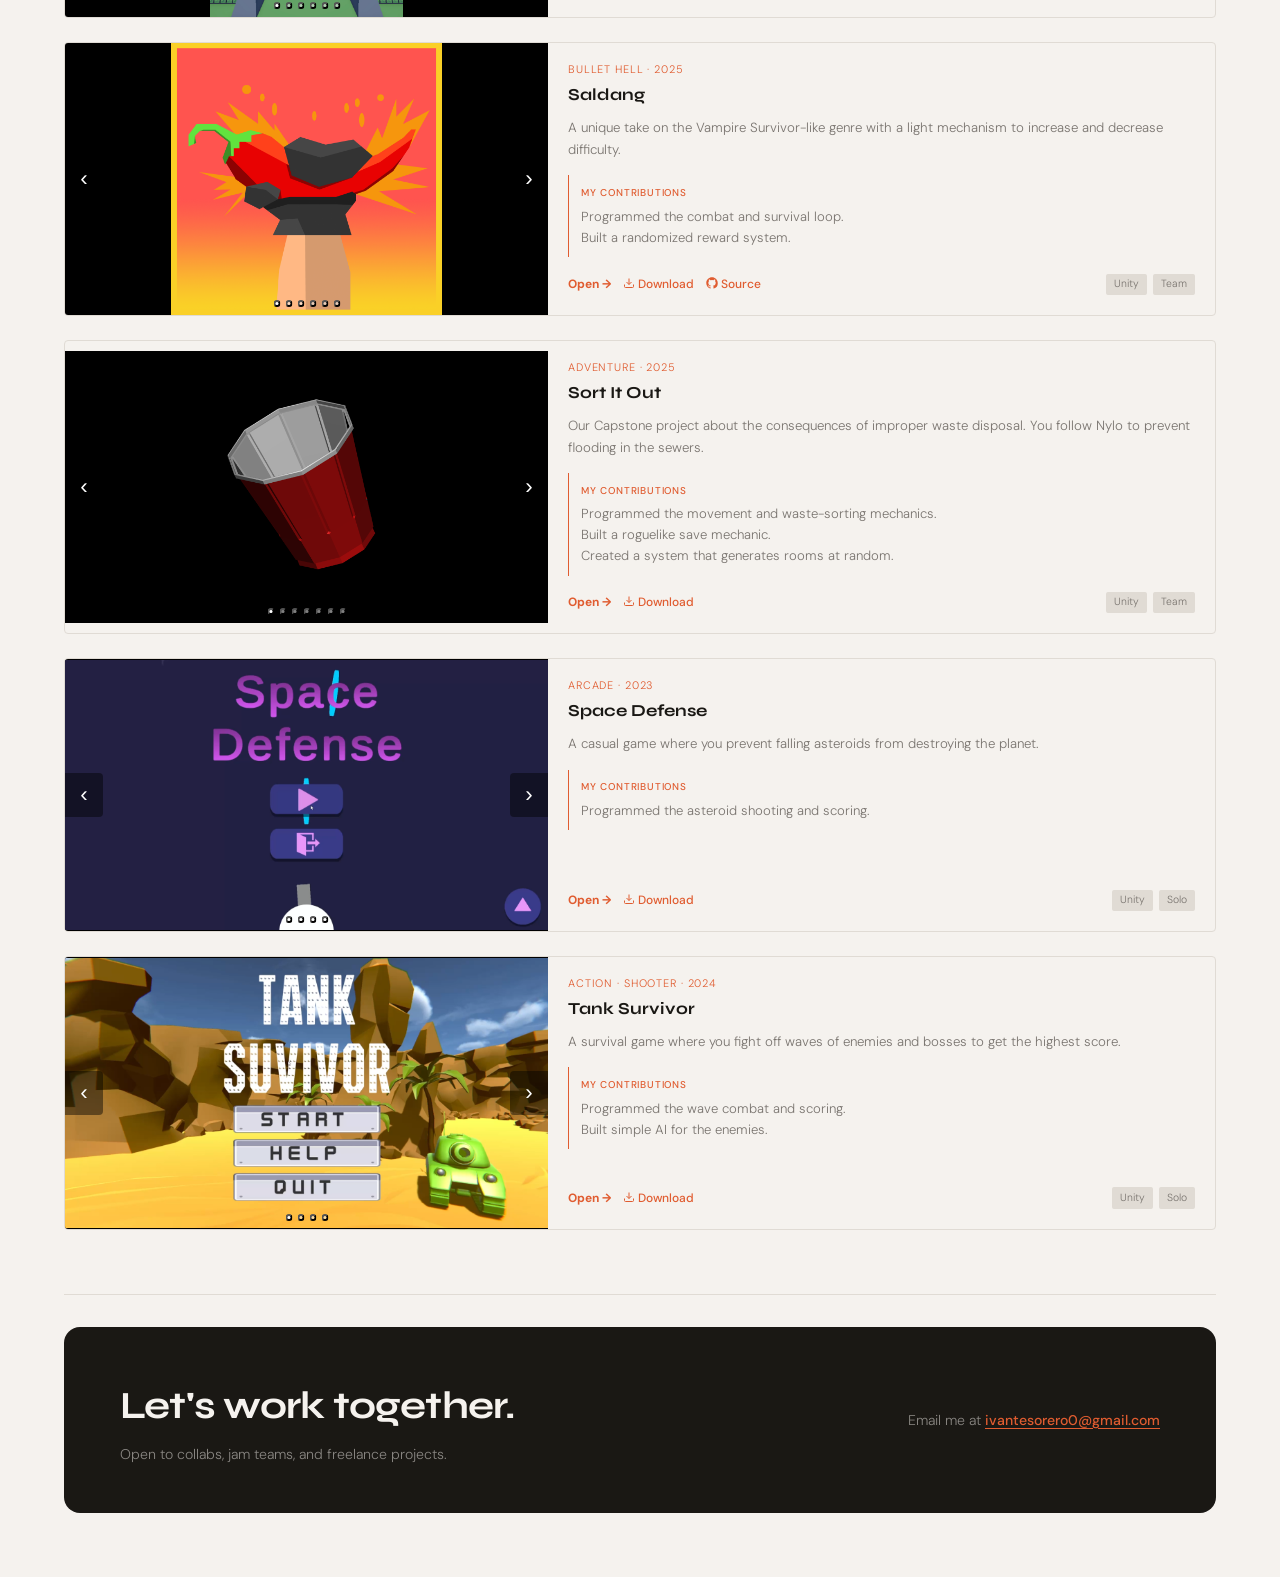
==== commit e97b4ba2: "clickable card" ====
--- a/index.html
+++ b/index.html
@@ -102,7 +102,7 @@
   <h2>Games</h2>
   <div class="games-grid">
     <!-- ══ RAKAZON CONVERGENCE ══ (no poster, 1 shot + video) -->
-    <div class="game-card">
+    <div class="game-card" data-slug="rakazon-convergence">
       <div class="game-slider" data-index="0">
         <div class="slide active"><img src="images/rakazon_1.png" alt="Rakazon Convergence gameplay 1"></div>
         <div class="slide slide-video">
@@ -123,6 +123,7 @@
           <p class="contrib-text">Implemented the Heroes, Equipment, Quests, Custom Events, Stages, and Battle systems.</p>
         </div>
         <div class="game-footer">
+          <a href="game.html?slug=rakazon-convergence" class="game-link case-study-link">Open &rarr;</a>
           <a href="downloads/rakazon-convergence.zip" download class="game-link"><svg viewBox="0 0 24 24" width="12" height="12" stroke="currentColor" stroke-width="2" fill="none" style="vertical-align:-1px;margin-right:3px;"><path d="M21 15v4a2 2 0 01-2 2H5a2 2 0 01-2-2v-4"/><polyline points="7 10 12 15 17 10"/><line x1="12" y1="15" x2="12" y2="3"/></svg>Download</a>
           <!-- <a href="#" target="_blank" rel="noopener" class="game-link"><svg viewBox="0 0 24 24" width="12" height="12" fill="currentColor" style="vertical-align:-1px;margin-right:3px;"><path d="M12 .5C5.73.5.5 5.73.5 12c0 5.08 3.29 9.39 7.86 10.91.58.11.79-.25.79-.56 0-.28-.01-1.02-.02-2-3.2.7-3.88-1.54-3.88-1.54-.53-1.34-1.29-1.7-1.29-1.7-1.05-.72.08-.71.08-.71 1.17.08 1.78 1.2 1.78 1.2 1.03 1.77 2.71 1.26 3.37.96.1-.75.4-1.26.73-1.55-2.55-.29-5.23-1.28-5.23-5.68 0-1.25.45-2.28 1.19-3.08-.12-.29-.52-1.46.11-3.05 0 0 .97-.31 3.18 1.18a11.05 11.05 0 0 1 5.79 0c2.2-1.49 3.17-1.18 3.17-1.18.63 1.59.23 2.76.11 3.05.74.8 1.19 1.83 1.19 3.08 0 4.41-2.69 5.38-5.25 5.67.41.36.78 1.06.78 2.13 0 1.54-.01 2.78-.01 3.16 0 .31.21.68.8.56A10.52 10.52 0 0 0 23.5 12C23.5 5.73 18.27.5 12 .5z"/></svg>Source</a> -->
           <div class="game-tags"><span class="tag">Unity</span><span class="tag">Team</span></div>
@@ -131,7 +132,7 @@
     </div>
 
     <!-- ══ BOLZ ══ (poster + 4 shots + video) -->
-    <div class="game-card">
+    <div class="game-card" data-slug="bolz">
       <div class="game-slider" data-index="0">
         <div class="slide active"><img src="Poster/bolz_poster.jpg" alt="Bolz poster"></div>
         <div class="slide"><img src="images/bolz_1.png" alt="Bolz gameplay 1"></div>
@@ -156,6 +157,7 @@
           <p class="contrib-text">Added difficulty that scales with how well the player is doing.</p>
         </div>
         <div class="game-footer">
+          <a href="game.html?slug=bolz" class="game-link case-study-link">Open&rarr;</a>
           <a href="Game/Bolz.zip" download class="game-link"><svg viewBox="0 0 24 24" width="12" height="12" stroke="currentColor" stroke-width="2" fill="none" style="vertical-align:-1px;margin-right:3px;"><path d="M21 15v4a2 2 0 01-2 2H5a2 2 0 01-2-2v-4"/><polyline points="7 10 12 15 17 10"/><line x1="12" y1="15" x2="12" y2="3"/></svg>Download</a>
           <!-- <a href="#" target="_blank" rel="noopener" class="game-link"><svg viewBox="0 0 24 24" width="12" height="12" fill="currentColor" style="vertical-align:-1px;margin-right:3px;"><path d="M12 .5C5.73.5.5 5.73.5 12c0 5.08 3.29 9.39 7.86 10.91.58.11.79-.25.79-.56 0-.28-.01-1.02-.02-2-3.2.7-3.88-1.54-3.88-1.54-.53-1.34-1.29-1.7-1.29-1.7-1.05-.72.08-.71.08-.71 1.17.08 1.78 1.2 1.78 1.2 1.03 1.77 2.71 1.26 3.37.96.1-.75.4-1.26.73-1.55-2.55-.29-5.23-1.28-5.23-5.68 0-1.25.45-2.28 1.19-3.08-.12-.29-.52-1.46.11-3.05 0 0 .97-.31 3.18 1.18a11.05 11.05 0 0 1 5.79 0c2.2-1.49 3.17-1.18 3.17-1.18.63 1.59.23 2.76.11 3.05.74.8 1.19 1.83 1.19 3.08 0 4.41-2.69 5.38-5.25 5.67.41.36.78 1.06.78 2.13 0 1.54-.01 2.78-.01 3.16 0 .31.21.68.8.56A10.52 10.52 0 0 0 23.5 12C23.5 5.73 18.27.5 12 .5z"/></svg>Source</a> -->
           <div class="game-tags"><span class="tag">Unity</span><span class="tag">Solo</span></div>
@@ -164,7 +166,7 @@
     </div>
 
     <!-- ══ BOX RACE ══ (poster + 2 shots + video) -->
-    <div class="game-card">
+    <div class="game-card" data-slug="box-race">
       <div class="game-slider" data-index="0">
         <div class="slide active"><img src="Poster/box_race_poster.png" alt="Box Race poster"></div>
         <div class="slide"><img src="images/box_race_1.png" alt="Box Race gameplay 1"></div>
@@ -186,6 +188,7 @@
           <p class="contrib-text">Programmed the racing and point-collection mechanics.</p>
         </div>
         <div class="game-footer">
+          <a href="game.html?slug=box-race" class="game-link case-study-link">Open &rarr;</a>
           <a href="Game/Box Race.zip" download class="game-link"><svg viewBox="0 0 24 24" width="12" height="12" stroke="currentColor" stroke-width="2" fill="none" style="vertical-align:-1px;margin-right:3px;"><path d="M21 15v4a2 2 0 01-2 2H5a2 2 0 01-2-2v-4"/><polyline points="7 10 12 15 17 10"/><line x1="12" y1="15" x2="12" y2="3"/></svg>Download</a>
           <!-- <a href="#" target="_blank" rel="noopener" class="game-link"><svg viewBox="0 0 24 24" width="12" height="12" fill="currentColor" style="vertical-align:-1px;margin-right:3px;"><path d="M12 .5C5.73.5.5 5.73.5 12c0 5.08 3.29 9.39 7.86 10.91.58.11.79-.25.79-.56 0-.28-.01-1.02-.02-2-3.2.7-3.88-1.54-3.88-1.54-.53-1.34-1.29-1.7-1.29-1.7-1.05-.72.08-.71.08-.71 1.17.08 1.78 1.2 1.78 1.2 1.03 1.77 2.71 1.26 3.37.96.1-.75.4-1.26.73-1.55-2.55-.29-5.23-1.28-5.23-5.68 0-1.25.45-2.28 1.19-3.08-.12-.29-.52-1.46.11-3.05 0 0 .97-.31 3.18 1.18a11.05 11.05 0 0 1 5.79 0c2.2-1.49 3.17-1.18 3.17-1.18.63 1.59.23 2.76.11 3.05.74.8 1.19 1.83 1.19 3.08 0 4.41-2.69 5.38-5.25 5.67.41.36.78 1.06.78 2.13 0 1.54-.01 2.78-.01 3.16 0 .31.21.68.8.56A10.52 10.52 0 0 0 23.5 12C23.5 5.73 18.27.5 12 .5z"/></svg>Source</a> -->
           <div class="game-tags"><span class="tag">Unity</span><span class="tag">Team</span></div>
@@ -194,7 +197,7 @@
     </div>
 
     <!-- ══ BULLET STORM ══ (no poster, 4 shots + video) -->
-    <div class="game-card">
+    <div class="game-card" data-slug="bullet-storm">
       <div class="game-slider" data-index="0">
         <div class="slide active"><img src="images/bullet_storm_1.png" alt="Bullet Storm gameplay 1"></div>
         <div class="slide"><img src="images/bullet_storm_2.png" alt="Bullet Storm gameplay 2"></div>
@@ -217,6 +220,7 @@
           <p class="contrib-text">Built the character select screen.</p>
         </div>
         <div class="game-footer">
+          <a href="game.html?slug=bullet-storm" class="game-link case-study-link">Open &rarr;</a>
           <a href="Game/Bullet Storm.zip" download class="game-link"><svg viewBox="0 0 24 24" width="12" height="12" stroke="currentColor" stroke-width="2" fill="none" style="vertical-align:-1px;margin-right:3px;"><path d="M21 15v4a2 2 0 01-2 2H5a2 2 0 01-2-2v-4"/><polyline points="7 10 12 15 17 10"/><line x1="12" y1="15" x2="12" y2="3"/></svg>Download</a>
           <a href="https://github.com/1pcBurgerSteak/BulletStorm" target="_blank" rel="noopener" class="game-link"><svg viewBox="0 0 24 24" width="12" height="12" fill="currentColor" style="vertical-align:-1px;margin-right:3px;"><path d="M12 .5C5.73.5.5 5.73.5 12c0 5.08 3.29 9.39 7.86 10.91.58.11.79-.25.79-.56 0-.28-.01-1.02-.02-2-3.2.7-3.88-1.54-3.88-1.54-.53-1.34-1.29-1.7-1.29-1.7-1.05-.72.08-.71.08-.71 1.17.08 1.78 1.2 1.78 1.2 1.03 1.77 2.71 1.26 3.37.96.1-.75.4-1.26.73-1.55-2.55-.29-5.23-1.28-5.23-5.68 0-1.25.45-2.28 1.19-3.08-.12-.29-.52-1.46.11-3.05 0 0 .97-.31 3.18 1.18a11.05 11.05 0 0 1 5.79 0c2.2-1.49 3.17-1.18 3.17-1.18.63 1.59.23 2.76.11 3.05.74.8 1.19 1.83 1.19 3.08 0 4.41-2.69 5.38-5.25 5.67.41.36.78 1.06.78 2.13 0 1.54-.01 2.78-.01 3.16 0 .31.21.68.8.56A10.52 10.52 0 0 0 23.5 12C23.5 5.73 18.27.5 12 .5z"/></svg>Source</a>
           <div class="game-tags"><span class="tag">Unity</span><span class="tag">Team</span></div>
@@ -225,7 +229,7 @@
     </div>
 
     <!-- ══ DRAGON GEARS ══ (poster + 5 shots + video) -->
-    <div class="game-card">
+    <div class="game-card" data-slug="dragon-gears">
       <div class="game-slider" data-index="0">
         <div class="slide active"><img src="Poster/dragon_gears_poster.png" alt="Dragon Gears poster"></div>
         <div class="slide"><img src="images/dragon_gears_1.png" alt="Dragon Gears gameplay 1"></div>
@@ -251,6 +255,7 @@
           <p class="contrib-text">Built a boss fight with custom AI.</p>
         </div>
         <div class="game-footer">
+          <a href="game.html?slug=dragon-gears" class="game-link case-study-link">Open &rarr;</a>
           <a href="Game/Dragon Gears.zip" download class="game-link"><svg viewBox="0 0 24 24" width="12" height="12" stroke="currentColor" stroke-width="2" fill="none" style="vertical-align:-1px;margin-right:3px;"><path d="M21 15v4a2 2 0 01-2 2H5a2 2 0 01-2-2v-4"/><polyline points="7 10 12 15 17 10"/><line x1="12" y1="15" x2="12" y2="3"/></svg>Download</a>
           <!-- <a href="#" target="_blank" rel="noopener" class="game-link"><svg viewBox="0 0 24 24" width="12" height="12" fill="currentColor" style="vertical-align:-1px;margin-right:3px;"><path d="M12 .5C5.73.5.5 5.73.5 12c0 5.08 3.29 9.39 7.86 10.91.58.11.79-.25.79-.56 0-.28-.01-1.02-.02-2-3.2.7-3.88-1.54-3.88-1.54-.53-1.34-1.29-1.7-1.29-1.7-1.05-.72.08-.71.08-.71 1.17.08 1.78 1.2 1.78 1.2 1.03 1.77 2.71 1.26 3.37.96.1-.75.4-1.26.73-1.55-2.55-.29-5.23-1.28-5.23-5.68 0-1.25.45-2.28 1.19-3.08-.12-.29-.52-1.46.11-3.05 0 0 .97-.31 3.18 1.18a11.05 11.05 0 0 1 5.79 0c2.2-1.49 3.17-1.18 3.17-1.18.63 1.59.23 2.76.11 3.05.74.8 1.19 1.83 1.19 3.08 0 4.41-2.69 5.38-5.25 5.67.41.36.78 1.06.78 2.13 0 1.54-.01 2.78-.01 3.16 0 .31.21.68.8.56A10.52 10.52 0 0 0 23.5 12C23.5 5.73 18.27.5 12 .5z"/></svg>Source</a> -->
           <div class="game-tags"><span class="tag">Unity</span><span class="tag">Solo</span></div>
@@ -259,7 +264,7 @@
     </div>
 
     <!-- ══ KUPIDO ══ (poster + 4 shots + video) -->
-    <div class="game-card">
+    <div class="game-card" data-slug="kupido">
       <div class="game-slider" data-index="0">
         <div class="slide active"><img src="Poster/kupido_poster.jpeg" alt="Kupido poster"></div>
         <div class="slide"><img src="images/kupido_1.png" alt="Kupido gameplay 1"></div>
@@ -283,6 +288,7 @@
           <p class="contrib-text">Built a system that generates random NPCs.</p>
         </div>
         <div class="game-footer">
+          <a href="game.html?slug=kupido" class="game-link case-study-link">Open &rarr;</a>
           <a href="Game/Kupido.zip" download class="game-link"><svg viewBox="0 0 24 24" width="12" height="12" stroke="currentColor" stroke-width="2" fill="none" style="vertical-align:-1px;margin-right:3px;"><path d="M21 15v4a2 2 0 01-2 2H5a2 2 0 01-2-2v-4"/><polyline points="7 10 12 15 17 10"/><line x1="12" y1="15" x2="12" y2="3"/></svg>Download</a>
           <a href="https://github.com/1pcBurgerSteak/Kupido" target="_blank" rel="noopener" class="game-link"><svg viewBox="0 0 24 24" width="12" height="12" fill="currentColor" style="vertical-align:-1px;margin-right:3px;"><path d="M12 .5C5.73.5.5 5.73.5 12c0 5.08 3.29 9.39 7.86 10.91.58.11.79-.25.79-.56 0-.28-.01-1.02-.02-2-3.2.7-3.88-1.54-3.88-1.54-.53-1.34-1.29-1.7-1.29-1.7-1.05-.72.08-.71.08-.71 1.17.08 1.78 1.2 1.78 1.2 1.03 1.77 2.71 1.26 3.37.96.1-.75.4-1.26.73-1.55-2.55-.29-5.23-1.28-5.23-5.68 0-1.25.45-2.28 1.19-3.08-.12-.29-.52-1.46.11-3.05 0 0 .97-.31 3.18 1.18a11.05 11.05 0 0 1 5.79 0c2.2-1.49 3.17-1.18 3.17-1.18.63 1.59.23 2.76.11 3.05.74.8 1.19 1.83 1.19 3.08 0 4.41-2.69 5.38-5.25 5.67.41.36.78 1.06.78 2.13 0 1.54-.01 2.78-.01 3.16 0 .31.21.68.8.56A10.52 10.52 0 0 0 23.5 12C23.5 5.73 18.27.5 12 .5z"/></svg>Source</a>
           <div class="game-tags"><span class="tag">Unity</span><span class="tag">Team</span></div>
@@ -291,7 +297,7 @@
     </div>
 
     <!-- ══ PARKKEEPER ══ (poster + 4 shots + video) -->
-    <div class="game-card">
+    <div class="game-card" data-slug="parkkeeper">
       <div class="game-slider" data-index="0">
         <div class="slide active"><img src="Poster/park_keeper_poster.jpg" alt="ParkKeeper poster"></div>
         <div class="slide"><img src="images/park_keeper_1.png" alt="ParkKeeper gameplay 1"></div>
@@ -315,6 +321,7 @@
           <p class="contrib-text">Programmed the cleaning loop and daily tasks.</p>
         </div>
         <div class="game-footer">
+          <a href="game.html?slug=parkkeeper" class="game-link case-study-link">Open &rarr;</a>
           <a href="Game/Park Keeper.zip" download class="game-link"><svg viewBox="0 0 24 24" width="12" height="12" stroke="currentColor" stroke-width="2" fill="none" style="vertical-align:-1px;margin-right:3px;"><path d="M21 15v4a2 2 0 01-2 2H5a2 2 0 01-2-2v-4"/><polyline points="7 10 12 15 17 10"/><line x1="12" y1="15" x2="12" y2="3"/></svg>Download</a>
           <!-- <a href="#" target="_blank" rel="noopener" class="game-link"><svg viewBox="0 0 24 24" width="12" height="12" fill="currentColor" style="vertical-align:-1px;margin-right:3px;"><path d="M12 .5C5.73.5.5 5.73.5 12c0 5.08 3.29 9.39 7.86 10.91.58.11.79-.25.79-.56 0-.28-.01-1.02-.02-2-3.2.7-3.88-1.54-3.88-1.54-.53-1.34-1.29-1.7-1.29-1.7-1.05-.72.08-.71.08-.71 1.17.08 1.78 1.2 1.78 1.2 1.03 1.77 2.71 1.26 3.37.96.1-.75.4-1.26.73-1.55-2.55-.29-5.23-1.28-5.23-5.68 0-1.25.45-2.28 1.19-3.08-.12-.29-.52-1.46.11-3.05 0 0 .97-.31 3.18 1.18a11.05 11.05 0 0 1 5.79 0c2.2-1.49 3.17-1.18 3.17-1.18.63 1.59.23 2.76.11 3.05.74.8 1.19 1.83 1.19 3.08 0 4.41-2.69 5.38-5.25 5.67.41.36.78 1.06.78 2.13 0 1.54-.01 2.78-.01 3.16 0 .31.21.68.8.56A10.52 10.52 0 0 0 23.5 12C23.5 5.73 18.27.5 12 .5z"/></svg>Source</a> -->
           <div class="game-tags"><span class="tag">Unity</span><span class="tag">Solo</span></div>
@@ -325,7 +332,7 @@
     
 
     <!-- ══ SALDANG ══ (poster + 4 shots + video) -->
-    <div class="game-card">
+    <div class="game-card" data-slug="saldang">
       <div class="game-slider" data-index="0">
         <div class="slide active"><img src="Poster/saldang_poster.png" alt="Saldang poster"></div>
         <div class="slide"><img src="images/saldang_1.jpg" alt="Saldang gameplay 1"></div>
@@ -349,6 +356,7 @@
           <p class="contrib-text">Built a randomized reward system.</p>
         </div>
         <div class="game-footer">
+          <a href="game.html?slug=saldang" class="game-link case-study-link">Open &rarr;</a>
           <a href="Game/Saldang.zip" download class="game-link"><svg viewBox="0 0 24 24" width="12" height="12" stroke="currentColor" stroke-width="2" fill="none" style="vertical-align:-1px;margin-right:3px;"><path d="M21 15v4a2 2 0 01-2 2H5a2 2 0 01-2-2v-4"/><polyline points="7 10 12 15 17 10"/><line x1="12" y1="15" x2="12" y2="3"/></svg>Download</a>
           <a href="https://github.com/1pcBurgerSteak/BicolSurvivor" target="_blank" rel="noopener" class="game-link"><svg viewBox="0 0 24 24" width="12" height="12" fill="currentColor" style="vertical-align:-1px;margin-right:3px;"><path d="M12 .5C5.73.5.5 5.73.5 12c0 5.08 3.29 9.39 7.86 10.91.58.11.79-.25.79-.56 0-.28-.01-1.02-.02-2-3.2.7-3.88-1.54-3.88-1.54-.53-1.34-1.29-1.7-1.29-1.7-1.05-.72.08-.71.08-.71 1.17.08 1.78 1.2 1.78 1.2 1.03 1.77 2.71 1.26 3.37.96.1-.75.4-1.26.73-1.55-2.55-.29-5.23-1.28-5.23-5.68 0-1.25.45-2.28 1.19-3.08-.12-.29-.52-1.46.11-3.05 0 0 .97-.31 3.18 1.18a11.05 11.05 0 0 1 5.79 0c2.2-1.49 3.17-1.18 3.17-1.18.63 1.59.23 2.76.11 3.05.74.8 1.19 1.83 1.19 3.08 0 4.41-2.69 5.38-5.25 5.67.41.36.78 1.06.78 2.13 0 1.54-.01 2.78-.01 3.16 0 .31.21.68.8.56A10.52 10.52 0 0 0 23.5 12C23.5 5.73 18.27.5 12 .5z"/></svg>Source</a>
           <div class="game-tags"><span class="tag">Unity</span><span class="tag">Team</span></div>
@@ -357,7 +365,7 @@
     </div>
 
     <!-- ══ SORT IT OUT ══ (poster + 5 shots + video) -->
-    <div class="game-card">
+    <div class="game-card" data-slug="sort-it-out">
       <div class="game-slider" data-index="0">
         <div class="slide active"><img src="Poster/sort_it_out_poster.png" alt="Sort It Out poster"></div>
         <div class="slide"><img src="images/sort_it_out_1.jpg" alt="Sort It Out gameplay 1"></div>
@@ -383,6 +391,7 @@
           <p class="contrib-text">Created a system that generates rooms at random.</p>
         </div>
         <div class="game-footer">
+          <a href="game.html?slug=sort-it-out" class="game-link case-study-link">Open &rarr;</a>
           <a href="Game/Sort It Out.zip" download class="game-link"><svg viewBox="0 0 24 24" width="12" height="12" stroke="currentColor" stroke-width="2" fill="none" style="vertical-align:-1px;margin-right:3px;"><path d="M21 15v4a2 2 0 01-2 2H5a2 2 0 01-2-2v-4"/><polyline points="7 10 12 15 17 10"/><line x1="12" y1="15" x2="12" y2="3"/></svg>Download</a>
           <!-- <a href="#" target="_blank" rel="noopener" class="game-link"><svg viewBox="0 0 24 24" width="12" height="12" fill="currentColor" style="vertical-align:-1px;margin-right:3px;"><path d="M12 .5C5.73.5.5 5.73.5 12c0 5.08 3.29 9.39 7.86 10.91.58.11.79-.25.79-.56 0-.28-.01-1.02-.02-2-3.2.7-3.88-1.54-3.88-1.54-.53-1.34-1.29-1.7-1.29-1.7-1.05-.72.08-.71.08-.71 1.17.08 1.78 1.2 1.78 1.2 1.03 1.77 2.71 1.26 3.37.96.1-.75.4-1.26.73-1.55-2.55-.29-5.23-1.28-5.23-5.68 0-1.25.45-2.28 1.19-3.08-.12-.29-.52-1.46.11-3.05 0 0 .97-.31 3.18 1.18a11.05 11.05 0 0 1 5.79 0c2.2-1.49 3.17-1.18 3.17-1.18.63 1.59.23 2.76.11 3.05.74.8 1.19 1.83 1.19 3.08 0 4.41-2.69 5.38-5.25 5.67.41.36.78 1.06.78 2.13 0 1.54-.01 2.78-.01 3.16 0 .31.21.68.8.56A10.52 10.52 0 0 0 23.5 12C23.5 5.73 18.27.5 12 .5z"/></svg>Source</a> -->
           <div class="game-tags"><span class="tag">Unity</span><span class="tag">Team</span></div>
@@ -391,7 +400,7 @@
     </div>
 
     <!-- ══ SPACE DEFENSE ══ (no poster, 3 shots + video) -->
-    <div class="game-card">
+    <div class="game-card" data-slug="space-defense">
       <div class="game-slider" data-index="0">
         <div class="slide active"><img src="images/space_defense_1.png" alt="Space Defense gameplay 1"></div>
         <div class="slide"><img src="images/space_defense_2.png" alt="Space Defense gameplay 2"></div>
@@ -412,6 +421,7 @@
           <p class="contrib-text">Programmed the asteroid shooting and scoring.</p>
         </div>
         <div class="game-footer">
+          <a href="game.html?slug=space-defense" class="game-link case-study-link">Open &rarr;</a>
           <a href="Game/Space Defense.zip" download class="game-link"><svg viewBox="0 0 24 24" width="12" height="12" stroke="currentColor" stroke-width="2" fill="none" style="vertical-align:-1px;margin-right:3px;"><path d="M21 15v4a2 2 0 01-2 2H5a2 2 0 01-2-2v-4"/><polyline points="7 10 12 15 17 10"/><line x1="12" y1="15" x2="12" y2="3"/></svg>Download</a>
           <!-- <a href="#" target="_blank" rel="noopener" class="game-link"><svg viewBox="0 0 24 24" width="12" height="12" fill="currentColor" style="vertical-align:-1px;margin-right:3px;"><path d="M12 .5C5.73.5.5 5.73.5 12c0 5.08 3.29 9.39 7.86 10.91.58.11.79-.25.79-.56 0-.28-.01-1.02-.02-2-3.2.7-3.88-1.54-3.88-1.54-.53-1.34-1.29-1.7-1.29-1.7-1.05-.72.08-.71.08-.71 1.17.08 1.78 1.2 1.78 1.2 1.03 1.77 2.71 1.26 3.37.96.1-.75.4-1.26.73-1.55-2.55-.29-5.23-1.28-5.23-5.68 0-1.25.45-2.28 1.19-3.08-.12-.29-.52-1.46.11-3.05 0 0 .97-.31 3.18 1.18a11.05 11.05 0 0 1 5.79 0c2.2-1.49 3.17-1.18 3.17-1.18.63 1.59.23 2.76.11 3.05.74.8 1.19 1.83 1.19 3.08 0 4.41-2.69 5.38-5.25 5.67.41.36.78 1.06.78 2.13 0 1.54-.01 2.78-.01 3.16 0 .31.21.68.8.56A10.52 10.52 0 0 0 23.5 12C23.5 5.73 18.27.5 12 .5z"/></svg>Source</a> -->
           <div class="game-tags"><span class="tag">Unity</span><span class="tag">Solo</span></div>
@@ -420,7 +430,7 @@
     </div>
 
     <!-- ══ TANK SURVIVOR ══ (no poster, 3 shots + video) -->
-    <div class="game-card">
+    <div class="game-card" data-slug="tank-survivor">
       <div class="game-slider" data-index="0">
         <div class="slide active"><img src="images/tank_survivor_1.png" alt="Tank Survivor gameplay 1"></div>
         <div class="slide"><img src="images/tank_survivor_2.png" alt="Tank Survivor gameplay 2"></div>
@@ -442,6 +452,7 @@
           <p class="contrib-text">Built simple AI for the enemies.</p>
         </div>
         <div class="game-footer">
+          <a href="game.html?slug=tank-survivor" class="game-link case-study-link">Open &rarr;</a>
           <a href="Game/Tank Survivor.zip" download class="game-link"><svg viewBox="0 0 24 24" width="12" height="12" stroke="currentColor" stroke-width="2" fill="none" style="vertical-align:-1px;margin-right:3px;"><path d="M21 15v4a2 2 0 01-2 2H5a2 2 0 01-2-2v-4"/><polyline points="7 10 12 15 17 10"/><line x1="12" y1="15" x2="12" y2="3"/></svg>Download</a>
           <!-- <a href="#" target="_blank" rel="noopener" class="game-link"><svg viewBox="0 0 24 24" width="12" height="12" fill="currentColor" style="vertical-align:-1px;margin-right:3px;"><path d="M12 .5C5.73.5.5 5.73.5 12c0 5.08 3.29 9.39 7.86 10.91.58.11.79-.25.79-.56 0-.28-.01-1.02-.02-2-3.2.7-3.88-1.54-3.88-1.54-.53-1.34-1.29-1.7-1.29-1.7-1.05-.72.08-.71.08-.71 1.17.08 1.78 1.2 1.78 1.2 1.03 1.77 2.71 1.26 3.37.96.1-.75.4-1.26.73-1.55-2.55-.29-5.23-1.28-5.23-5.68 0-1.25.45-2.28 1.19-3.08-.12-.29-.52-1.46.11-3.05 0 0 .97-.31 3.18 1.18a11.05 11.05 0 0 1 5.79 0c2.2-1.49 3.17-1.18 3.17-1.18.63 1.59.23 2.76.11 3.05.74.8 1.19 1.83 1.19 3.08 0 4.41-2.69 5.38-5.25 5.67.41.36.78 1.06.78 2.13 0 1.54-.01 2.78-.01 3.16 0 .31.21.68.8.56A10.52 10.52 0 0 0 23.5 12C23.5 5.73 18.27.5 12 .5z"/></svg>Source</a> -->
           <div class="game-tags"><span class="tag">Unity</span><span class="tag">Solo</span></div>
--- a/style.css
+++ b/style.css
@@ -991,4 +991,220 @@
     transition-duration: 0.01ms !important;
     animation-duration: 0.01ms !important;
   }
+}
+
+/* ═══════════════════════════════
+   CARD → CASE STUDY LINK
+═══════════════════════════════ */
+.game-card { cursor: pointer; }
+
+.case-study-link {
+  font-weight: 700;
+  order: -1;
+}
+
+/* ═══════════════════════════════
+   GAME DETAIL PAGE (game.html)
+═══════════════════════════════ */
+.detail-hero {
+  padding: 3rem 5vw 0;
+  max-width: 900px;
+}
+
+.back-link {
+  display: inline-flex;
+  align-items: center;
+  font-size: 0.8rem;
+  color: var(--muted);
+  margin-bottom: 2rem;
+  transition: color 0.2s;
+}
+
+.back-link:hover { color: var(--accent); }
+
+.detail-genre {
+  font-size: 0.72rem;
+  color: var(--accent);
+  letter-spacing: 0.12em;
+  text-transform: uppercase;
+  margin-bottom: 0.6rem;
+}
+
+.detail-title {
+  font-family: 'Syne', sans-serif;
+  font-weight: 800;
+  font-size: clamp(2rem, 6vw, 3.4rem);
+  line-height: 1.05;
+  letter-spacing: -0.03em;
+  margin-bottom: 1.5rem;
+}
+
+.detail-stats {
+  display: flex;
+  flex-wrap: wrap;
+  gap: 1.5rem;
+  padding: 1.25rem 0;
+  margin-bottom: 2rem;
+  border-top: 1px solid var(--border);
+  border-bottom: 1px solid var(--border);
+}
+
+.detail-stat {
+  display: flex;
+  flex-direction: column;
+  gap: 0.25rem;
+}
+
+.detail-stat .label {
+  font-size: 0.62rem;
+  letter-spacing: 0.15em;
+  text-transform: uppercase;
+  color: var(--muted);
+}
+
+.detail-stat .value {
+  font-family: 'Syne', sans-serif;
+  font-weight: 700;
+  font-size: 0.95rem;
+  color: var(--ink);
+}
+
+.detail-media { padding: 0 5vw; margin-bottom: 2.5rem; }
+
+.detail-media .game-slider {
+  width: 100%;
+  min-width: 0;
+  max-width: 900px;
+  border-radius: 8px;
+  aspect-ratio: 16 / 9;
+}
+
+.detail-body {
+  padding: 0 5vw 1rem;
+  max-width: 780px;
+}
+
+.detail-section { margin-bottom: 2.75rem; }
+
+.detail-desc {
+  font-size: 1rem;
+  color: var(--ink);
+  opacity: 0.82;
+  max-width: 68ch;
+  line-height: 1.75;
+  margin-bottom: 1.5rem;
+}
+
+.detail-cta { margin-top: 0.25rem; }
+
+.detail-contrib-list {
+  list-style: none;
+  display: flex;
+  flex-direction: column;
+  gap: 0.7rem;
+}
+
+.detail-contrib-list li {
+  position: relative;
+  padding-left: 1.35rem;
+  font-size: 0.95rem;
+  color: var(--ink);
+  opacity: 0.82;
+  line-height: 1.65;
+}
+
+.detail-contrib-list li::before {
+  content: '';
+  position: absolute;
+  left: 0;
+  top: 0.55em;
+  width: 6px;
+  height: 6px;
+  border-radius: 50%;
+  background: var(--accent);
+}
+
+.deepdive-block { margin-bottom: 1.75rem; }
+.deepdive-block:last-child { margin-bottom: 0; }
+
+.deepdive-block h3 {
+  font-family: 'Syne', sans-serif;
+  font-weight: 700;
+  font-size: 1.1rem;
+  margin-bottom: 0.6rem;
+  color: var(--ink);
+}
+
+.deepdive-block p {
+  font-size: 0.92rem;
+  color: var(--muted);
+  line-height: 1.75;
+  margin-bottom: 0.85rem;
+}
+
+.deepdive-block p:last-child { margin-bottom: 0; }
+
+.learnings-block {
+  background: var(--card);
+  border: 1px solid var(--border);
+  border-left: 2px solid var(--accent);
+  border-radius: 0 8px 8px 0;
+  padding: 1.25rem 1.5rem;
+}
+
+.learnings-block p {
+  font-size: 0.92rem;
+  color: var(--muted);
+  line-height: 1.75;
+  margin-bottom: 0.75rem;
+}
+
+.learnings-block p:last-child { margin-bottom: 0; }
+
+.detail-nav {
+  display: flex;
+  justify-content: space-between;
+  gap: 1.5rem;
+  padding: 2rem 5vw 3rem;
+  border-top: 1px solid var(--border);
+  margin-top: 1rem;
+  flex-wrap: wrap;
+}
+
+.detail-nav a {
+  font-size: 0.85rem;
+  color: var(--muted);
+  max-width: 46%;
+  transition: color 0.2s;
+}
+
+.detail-nav a:hover { color: var(--accent); }
+.detail-nav .next-link { margin-left: auto; text-align: right; }
+
+.not-found {
+  padding: 6rem 5vw;
+  text-align: center;
+}
+
+.not-found h1 {
+  font-family: 'Syne', sans-serif;
+  font-weight: 800;
+  font-size: 2rem;
+  margin: 0.5rem 0 1rem;
+}
+
+.not-found p { color: var(--muted); }
+
+.not-found a {
+  color: var(--accent);
+  font-weight: 500;
+  text-decoration: underline;
+  text-underline-offset: 3px;
+}
+
+@media (max-width: 600px) {
+  .detail-nav { flex-direction: column; gap: 0.75rem; }
+  .detail-nav a { max-width: 100%; text-align: left; }
+  .detail-nav .next-link { text-align: left; }
+  .detail-media .game-slider { border-radius: 4px; }
 }
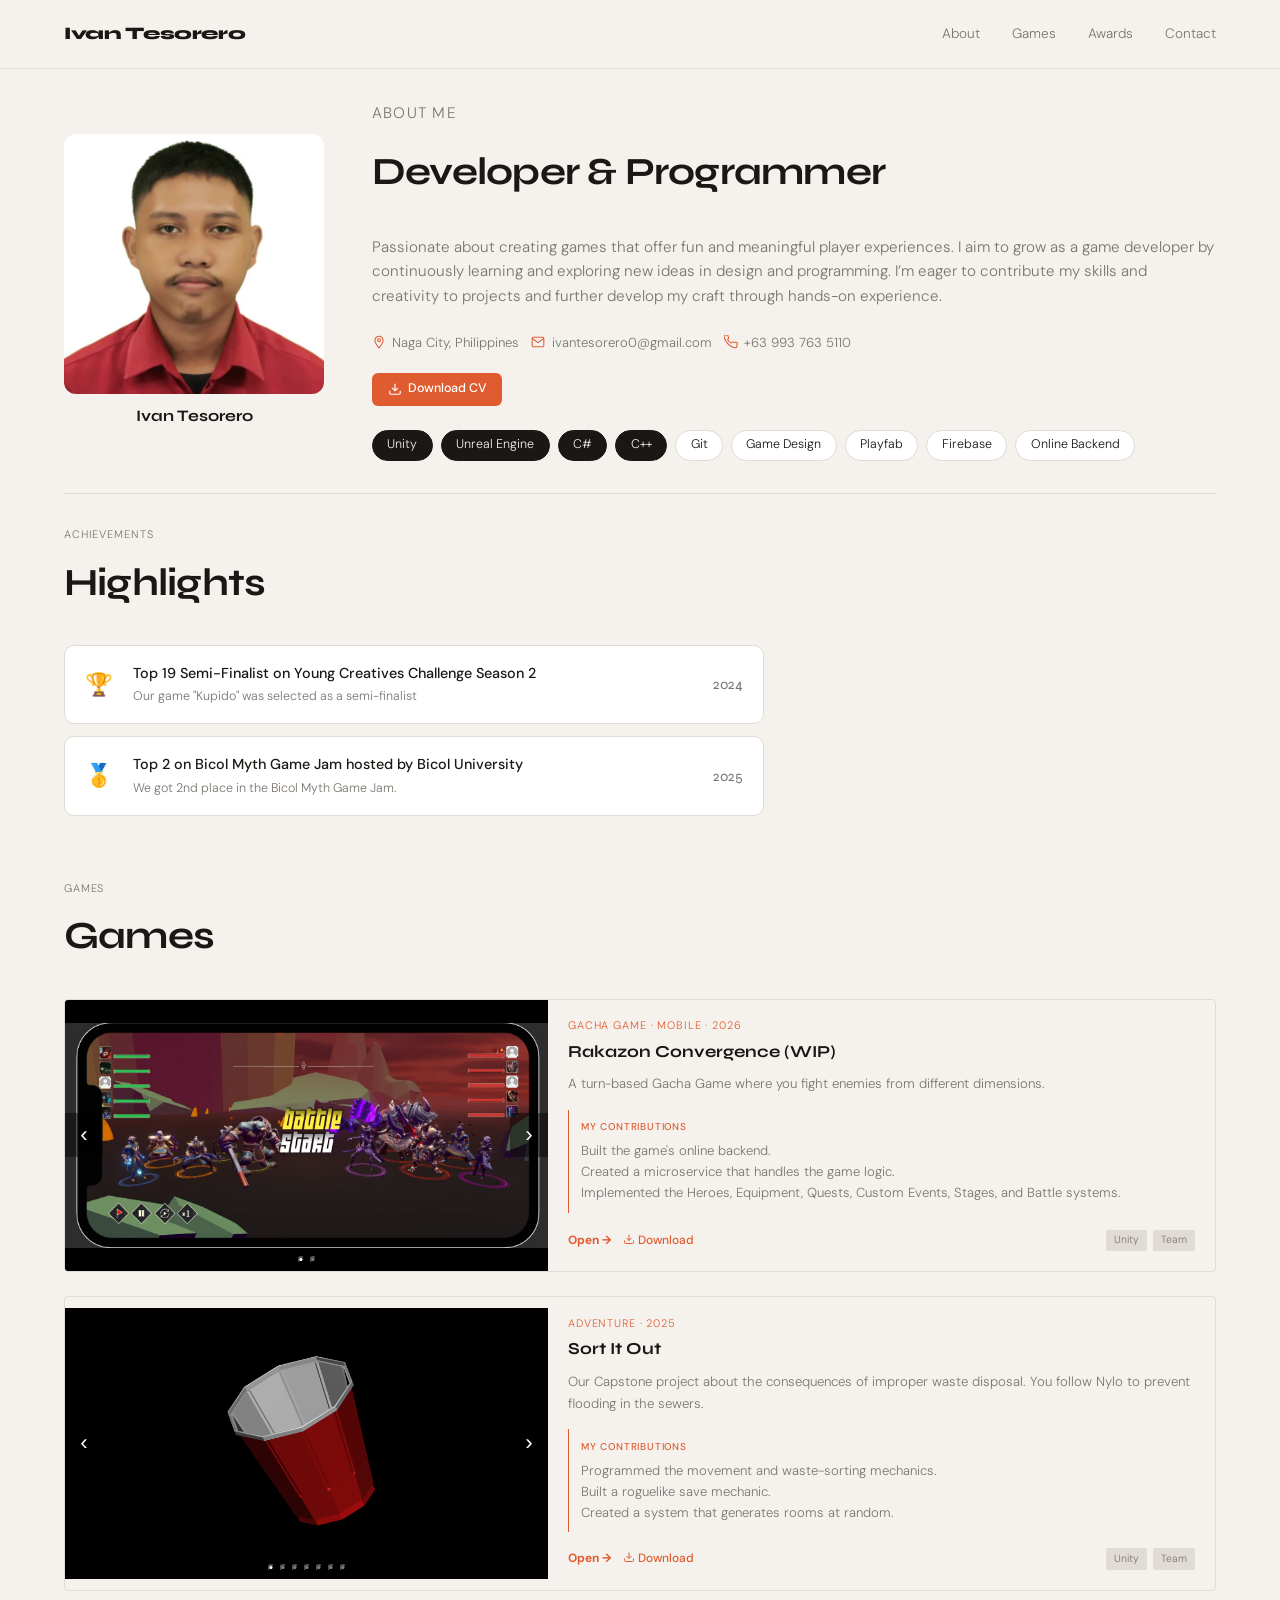
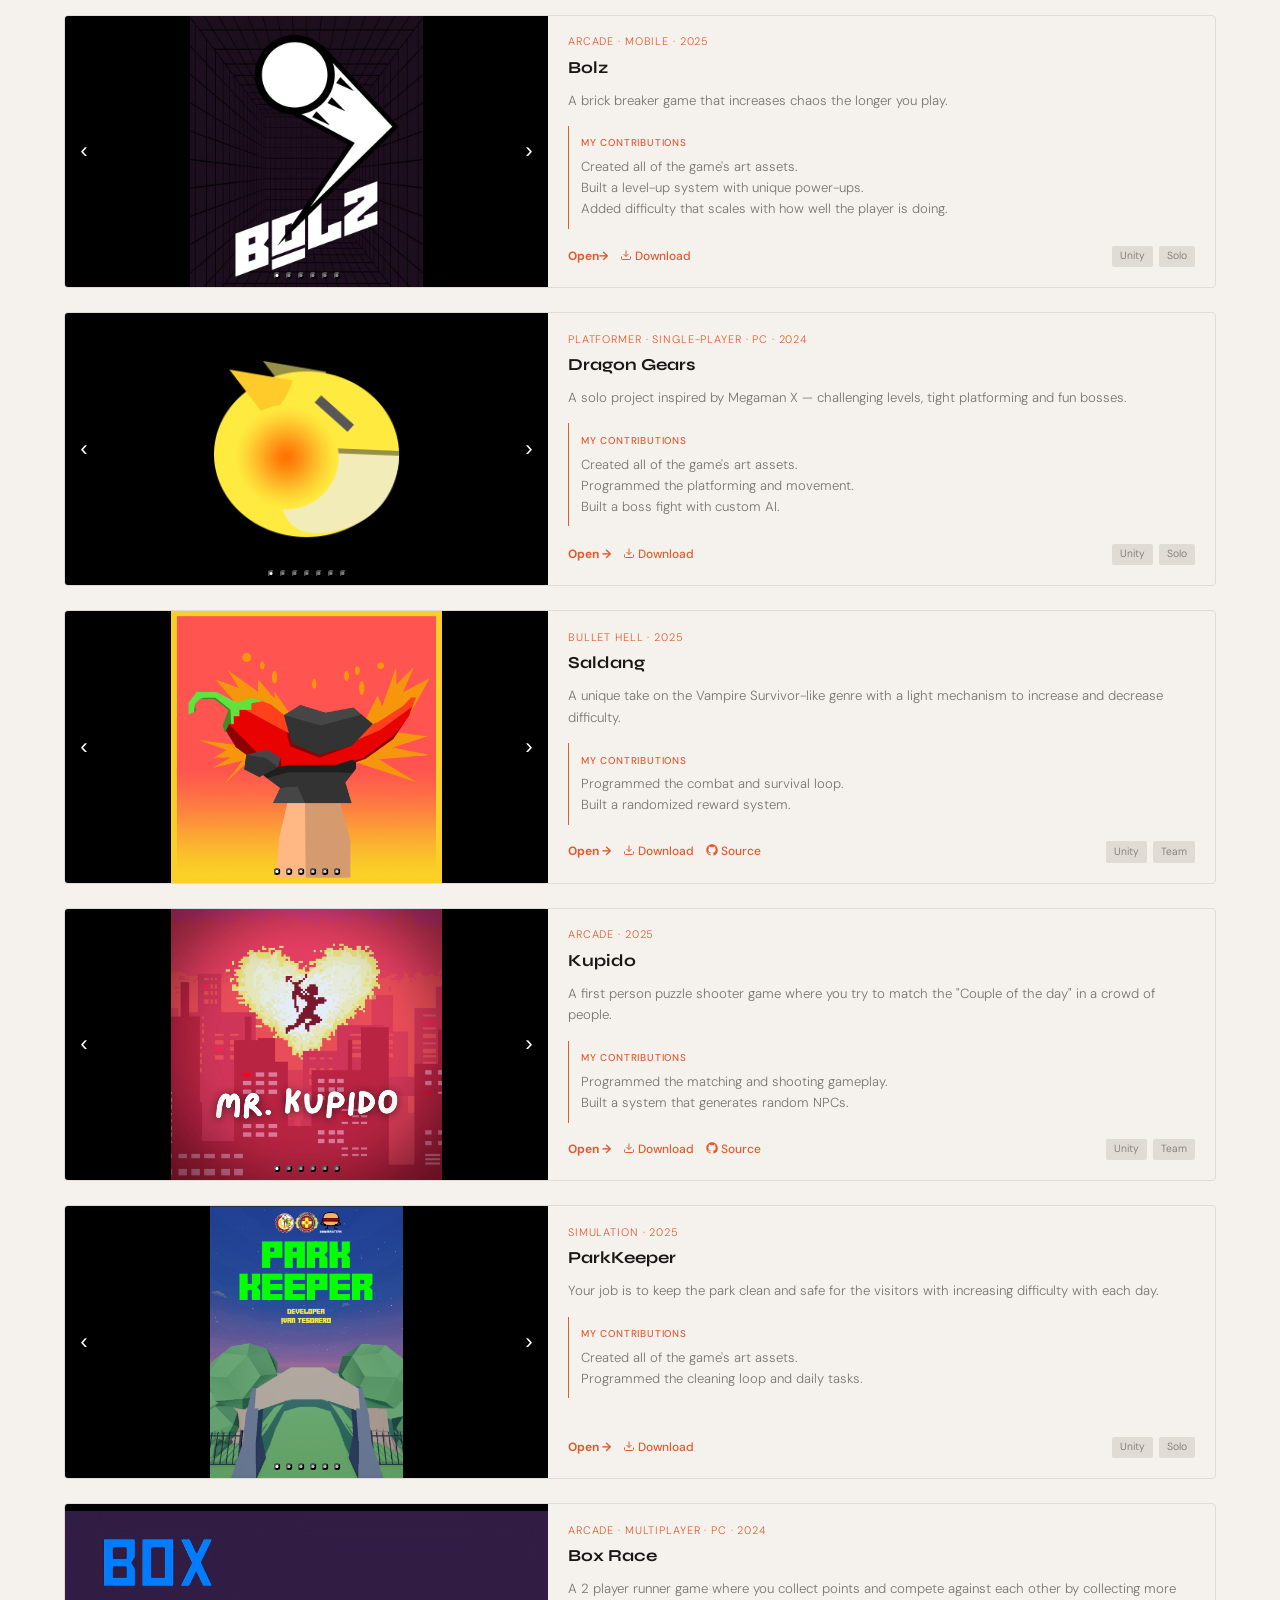
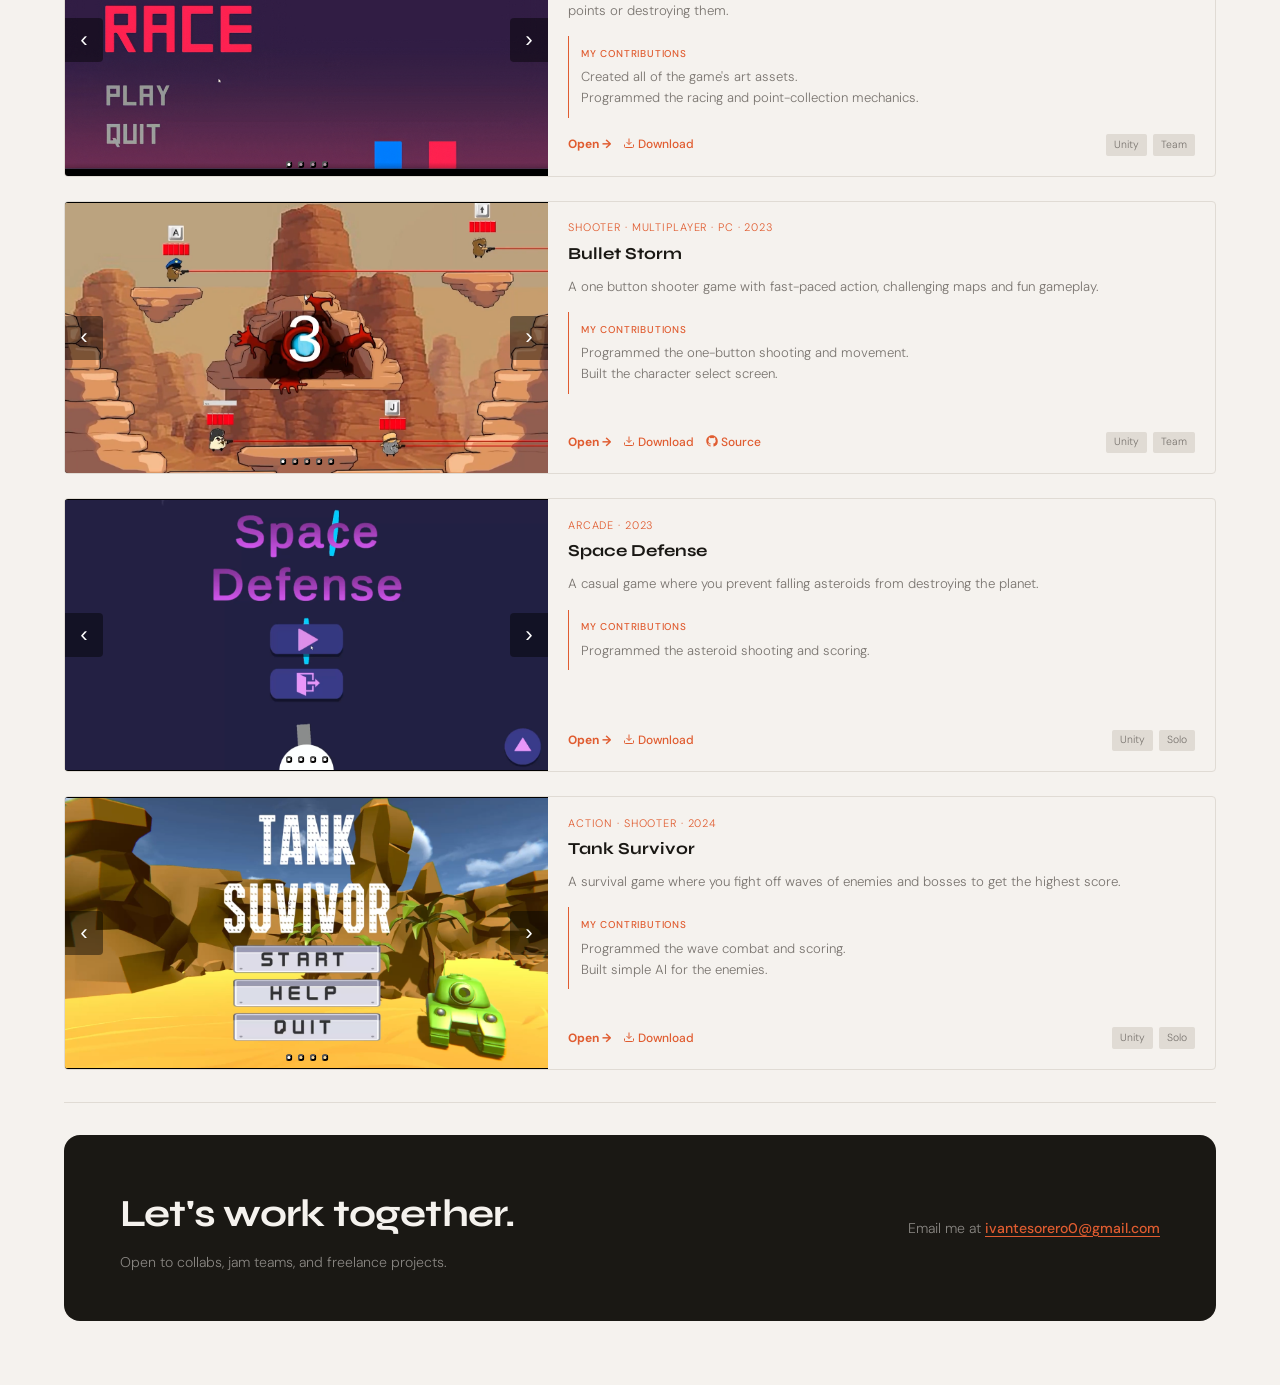
==== commit a707ca10: "resturutre" ====
--- a/index.html
+++ b/index.html
@@ -131,6 +131,41 @@
       </div>
     </div>
 
+    <!-- ══ SORT IT OUT ══ (poster + 5 shots + video) -->
+    <div class="game-card" data-slug="sort-it-out">
+      <div class="game-slider" data-index="0">
+        <div class="slide active"><img src="Poster/sort_it_out_poster.png" alt="Sort It Out poster"></div>
+        <div class="slide"><img src="images/sort_it_out_1.jpg" alt="Sort It Out gameplay 1"></div>
+        <div class="slide"><img src="images/sort_it_out_2.jpg" alt="Sort It Out gameplay 2"></div>
+        <div class="slide"><img src="images/sort_it_out_3.jpg" alt="Sort It Out gameplay 3"></div>
+        <div class="slide"><img src="images/sort_it_out_4.jpg" alt="Sort It Out gameplay 4"></div>
+        <div class="slide"><img src="images/sort_it_out_5.jpg" alt="Sort It Out gameplay 5"></div>
+        <div class="slide slide-video">
+          <iframe src="" data-src="https://www.youtube.com/embed/RjmF7LPa5Uo" frameborder="0" allowfullscreen allow="accelerometer; autoplay; clipboard-write; encrypted-media; gyroscope; picture-in-picture"></iframe>
+        </div>
+        <button class="slider-btn prev" onclick="slideCard(this,-1)">&#8249;</button>
+        <button class="slider-btn next" onclick="slideCard(this,1)">&#8250;</button>
+        <div class="slider-dots"></div>
+      </div>
+      <div class="game-info">
+        <div class="game-genre">Adventure · 2025</div>
+        <div class="game-name">Sort It Out</div>
+        <p class="game-desc">Our Capstone project about the consequences of improper waste disposal. You follow Nylo to prevent flooding in the sewers.</p>
+        <div class="contrib-block">
+          <div class="contrib-label">My Contributions</div>
+          <p class="contrib-text">Programmed the movement and waste-sorting mechanics.</p>
+          <p class="contrib-text">Built a roguelike save mechanic.</p>
+          <p class="contrib-text">Created a system that generates rooms at random.</p>
+        </div>
+        <div class="game-footer">
+          <a href="game.html?slug=sort-it-out" class="game-link case-study-link">Open &rarr;</a>
+          <a href="Game/Sort It Out.zip" download class="game-link"><svg viewBox="0 0 24 24" width="12" height="12" stroke="currentColor" stroke-width="2" fill="none" style="vertical-align:-1px;margin-right:3px;"><path d="M21 15v4a2 2 0 01-2 2H5a2 2 0 01-2-2v-4"/><polyline points="7 10 12 15 17 10"/><line x1="12" y1="15" x2="12" y2="3"/></svg>Download</a>
+          <!-- <a href="#" target="_blank" rel="noopener" class="game-link"><svg viewBox="0 0 24 24" width="12" height="12" fill="currentColor" style="vertical-align:-1px;margin-right:3px;"><path d="M12 .5C5.73.5.5 5.73.5 12c0 5.08 3.29 9.39 7.86 10.91.58.11.79-.25.79-.56 0-.28-.01-1.02-.02-2-3.2.7-3.88-1.54-3.88-1.54-.53-1.34-1.29-1.7-1.29-1.7-1.05-.72.08-.71.08-.71 1.17.08 1.78 1.2 1.78 1.2 1.03 1.77 2.71 1.26 3.37.96.1-.75.4-1.26.73-1.55-2.55-.29-5.23-1.28-5.23-5.68 0-1.25.45-2.28 1.19-3.08-.12-.29-.52-1.46.11-3.05 0 0 .97-.31 3.18 1.18a11.05 11.05 0 0 1 5.79 0c2.2-1.49 3.17-1.18 3.17-1.18.63 1.59.23 2.76.11 3.05.74.8 1.19 1.83 1.19 3.08 0 4.41-2.69 5.38-5.25 5.67.41.36.78 1.06.78 2.13 0 1.54-.01 2.78-.01 3.16 0 .31.21.68.8.56A10.52 10.52 0 0 0 23.5 12C23.5 5.73 18.27.5 12 .5z"/></svg>Source</a> -->
+          <div class="game-tags"><span class="tag">Unity</span><span class="tag">Team</span></div>
+        </div>
+      </div>
+    </div>
+
     <!-- ══ BOLZ ══ (poster + 4 shots + video) -->
     <div class="game-card" data-slug="bolz">
       <div class="game-slider" data-index="0">
@@ -161,69 +196,6 @@
           <a href="Game/Bolz.zip" download class="game-link"><svg viewBox="0 0 24 24" width="12" height="12" stroke="currentColor" stroke-width="2" fill="none" style="vertical-align:-1px;margin-right:3px;"><path d="M21 15v4a2 2 0 01-2 2H5a2 2 0 01-2-2v-4"/><polyline points="7 10 12 15 17 10"/><line x1="12" y1="15" x2="12" y2="3"/></svg>Download</a>
           <!-- <a href="#" target="_blank" rel="noopener" class="game-link"><svg viewBox="0 0 24 24" width="12" height="12" fill="currentColor" style="vertical-align:-1px;margin-right:3px;"><path d="M12 .5C5.73.5.5 5.73.5 12c0 5.08 3.29 9.39 7.86 10.91.58.11.79-.25.79-.56 0-.28-.01-1.02-.02-2-3.2.7-3.88-1.54-3.88-1.54-.53-1.34-1.29-1.7-1.29-1.7-1.05-.72.08-.71.08-.71 1.17.08 1.78 1.2 1.78 1.2 1.03 1.77 2.71 1.26 3.37.96.1-.75.4-1.26.73-1.55-2.55-.29-5.23-1.28-5.23-5.68 0-1.25.45-2.28 1.19-3.08-.12-.29-.52-1.46.11-3.05 0 0 .97-.31 3.18 1.18a11.05 11.05 0 0 1 5.79 0c2.2-1.49 3.17-1.18 3.17-1.18.63 1.59.23 2.76.11 3.05.74.8 1.19 1.83 1.19 3.08 0 4.41-2.69 5.38-5.25 5.67.41.36.78 1.06.78 2.13 0 1.54-.01 2.78-.01 3.16 0 .31.21.68.8.56A10.52 10.52 0 0 0 23.5 12C23.5 5.73 18.27.5 12 .5z"/></svg>Source</a> -->
           <div class="game-tags"><span class="tag">Unity</span><span class="tag">Solo</span></div>
-        </div>
-      </div>
-    </div>
-
-    <!-- ══ BOX RACE ══ (poster + 2 shots + video) -->
-    <div class="game-card" data-slug="box-race">
-      <div class="game-slider" data-index="0">
-        <div class="slide active"><img src="Poster/box_race_poster.png" alt="Box Race poster"></div>
-        <div class="slide"><img src="images/box_race_1.png" alt="Box Race gameplay 1"></div>
-        <div class="slide"><img src="images/box_race_2.png" alt="Box Race gameplay 2"></div>
-        <div class="slide slide-video">
-          <iframe src="" data-src="https://www.youtube.com/embed/ERv5_XVbqLk" frameborder="0" allowfullscreen allow="accelerometer; autoplay; clipboard-write; encrypted-media; gyroscope; picture-in-picture"></iframe>
-        </div>
-        <button class="slider-btn prev" onclick="slideCard(this,-1)">&#8249;</button>
-        <button class="slider-btn next" onclick="slideCard(this,1)">&#8250;</button>
-        <div class="slider-dots"></div>
-      </div>
-      <div class="game-info">
-        <div class="game-genre">Arcade · Multiplayer · PC · 2024</div>
-        <div class="game-name">Box Race</div>
-        <p class="game-desc">A 2 player runner game where you collect points and compete against each other by collecting more points or destroying them.</p>
-        <div class="contrib-block">
-          <div class="contrib-label">My Contributions</div>
-          <p class="contrib-text">Created all of the game's art assets.</p>
-          <p class="contrib-text">Programmed the racing and point-collection mechanics.</p>
-        </div>
-        <div class="game-footer">
-          <a href="game.html?slug=box-race" class="game-link case-study-link">Open &rarr;</a>
-          <a href="Game/Box Race.zip" download class="game-link"><svg viewBox="0 0 24 24" width="12" height="12" stroke="currentColor" stroke-width="2" fill="none" style="vertical-align:-1px;margin-right:3px;"><path d="M21 15v4a2 2 0 01-2 2H5a2 2 0 01-2-2v-4"/><polyline points="7 10 12 15 17 10"/><line x1="12" y1="15" x2="12" y2="3"/></svg>Download</a>
-          <!-- <a href="#" target="_blank" rel="noopener" class="game-link"><svg viewBox="0 0 24 24" width="12" height="12" fill="currentColor" style="vertical-align:-1px;margin-right:3px;"><path d="M12 .5C5.73.5.5 5.73.5 12c0 5.08 3.29 9.39 7.86 10.91.58.11.79-.25.79-.56 0-.28-.01-1.02-.02-2-3.2.7-3.88-1.54-3.88-1.54-.53-1.34-1.29-1.7-1.29-1.7-1.05-.72.08-.71.08-.71 1.17.08 1.78 1.2 1.78 1.2 1.03 1.77 2.71 1.26 3.37.96.1-.75.4-1.26.73-1.55-2.55-.29-5.23-1.28-5.23-5.68 0-1.25.45-2.28 1.19-3.08-.12-.29-.52-1.46.11-3.05 0 0 .97-.31 3.18 1.18a11.05 11.05 0 0 1 5.79 0c2.2-1.49 3.17-1.18 3.17-1.18.63 1.59.23 2.76.11 3.05.74.8 1.19 1.83 1.19 3.08 0 4.41-2.69 5.38-5.25 5.67.41.36.78 1.06.78 2.13 0 1.54-.01 2.78-.01 3.16 0 .31.21.68.8.56A10.52 10.52 0 0 0 23.5 12C23.5 5.73 18.27.5 12 .5z"/></svg>Source</a> -->
-          <div class="game-tags"><span class="tag">Unity</span><span class="tag">Team</span></div>
-        </div>
-      </div>
-    </div>
-
-    <!-- ══ BULLET STORM ══ (no poster, 4 shots + video) -->
-    <div class="game-card" data-slug="bullet-storm">
-      <div class="game-slider" data-index="0">
-        <div class="slide active"><img src="images/bullet_storm_1.png" alt="Bullet Storm gameplay 1"></div>
-        <div class="slide"><img src="images/bullet_storm_2.png" alt="Bullet Storm gameplay 2"></div>
-        <div class="slide"><img src="images/bullet_storm_3.png" alt="Bullet Storm gameplay 3"></div>
-        <div class="slide"><img src="images/bullet_storm_4.png" alt="Bullet Storm gameplay 4"></div>
-        <div class="slide slide-video">
-          <iframe src="" data-src="https://www.youtube.com/embed/Df6li96cyfM" frameborder="0" allowfullscreen allow="accelerometer; autoplay; clipboard-write; encrypted-media; gyroscope; picture-in-picture"></iframe>
-        </div>
-        <button class="slider-btn prev" onclick="slideCard(this,-1)">&#8249;</button>
-        <button class="slider-btn next" onclick="slideCard(this,1)">&#8250;</button>
-        <div class="slider-dots"></div>
-      </div>
-      <div class="game-info">
-        <div class="game-genre">Shooter · Multiplayer · PC · 2023</div>
-        <div class="game-name">Bullet Storm</div>
-        <p class="game-desc">A one button shooter game with fast-paced action, challenging maps and fun gameplay.</p>
-        <div class="contrib-block">
-          <div class="contrib-label">My Contributions</div>
-          <p class="contrib-text">Programmed the one-button shooting and movement.</p>
-          <p class="contrib-text">Built the character select screen.</p>
-        </div>
-        <div class="game-footer">
-          <a href="game.html?slug=bullet-storm" class="game-link case-study-link">Open &rarr;</a>
-          <a href="Game/Bullet Storm.zip" download class="game-link"><svg viewBox="0 0 24 24" width="12" height="12" stroke="currentColor" stroke-width="2" fill="none" style="vertical-align:-1px;margin-right:3px;"><path d="M21 15v4a2 2 0 01-2 2H5a2 2 0 01-2-2v-4"/><polyline points="7 10 12 15 17 10"/><line x1="12" y1="15" x2="12" y2="3"/></svg>Download</a>
-          <a href="https://github.com/1pcBurgerSteak/BulletStorm" target="_blank" rel="noopener" class="game-link"><svg viewBox="0 0 24 24" width="12" height="12" fill="currentColor" style="vertical-align:-1px;margin-right:3px;"><path d="M12 .5C5.73.5.5 5.73.5 12c0 5.08 3.29 9.39 7.86 10.91.58.11.79-.25.79-.56 0-.28-.01-1.02-.02-2-3.2.7-3.88-1.54-3.88-1.54-.53-1.34-1.29-1.7-1.29-1.7-1.05-.72.08-.71.08-.71 1.17.08 1.78 1.2 1.78 1.2 1.03 1.77 2.71 1.26 3.37.96.1-.75.4-1.26.73-1.55-2.55-.29-5.23-1.28-5.23-5.68 0-1.25.45-2.28 1.19-3.08-.12-.29-.52-1.46.11-3.05 0 0 .97-.31 3.18 1.18a11.05 11.05 0 0 1 5.79 0c2.2-1.49 3.17-1.18 3.17-1.18.63 1.59.23 2.76.11 3.05.74.8 1.19 1.83 1.19 3.08 0 4.41-2.69 5.38-5.25 5.67.41.36.78 1.06.78 2.13 0 1.54-.01 2.78-.01 3.16 0 .31.21.68.8.56A10.52 10.52 0 0 0 23.5 12C23.5 5.73 18.27.5 12 .5z"/></svg>Source</a>
-          <div class="game-tags"><span class="tag">Unity</span><span class="tag">Team</span></div>
         </div>
       </div>
     </div>
@@ -263,6 +235,40 @@
       </div>
     </div>
 
+    <!-- ══ SALDANG ══ (poster + 4 shots + video) -->
+    <div class="game-card" data-slug="saldang">
+      <div class="game-slider" data-index="0">
+        <div class="slide active"><img src="Poster/saldang_poster.png" alt="Saldang poster"></div>
+        <div class="slide"><img src="images/saldang_1.jpg" alt="Saldang gameplay 1"></div>
+        <div class="slide"><img src="images/saldang_2.jpg" alt="Saldang gameplay 2"></div>
+        <div class="slide"><img src="images/saldang_3.jpg" alt="Saldang gameplay 3"></div>
+        <div class="slide"><img src="images/saldang_4.jpg" alt="Saldang gameplay 4"></div>
+        <div class="slide slide-video">
+          <iframe src="" data-src="https://www.youtube.com/embed/EnDyvX0bAXQ" frameborder="0" allowfullscreen allow="accelerometer; autoplay; clipboard-write; encrypted-media; gyroscope; picture-in-picture"></iframe>
+        </div>
+        <button class="slider-btn prev" onclick="slideCard(this,-1)">&#8249;</button>
+        <button class="slider-btn next" onclick="slideCard(this,1)">&#8250;</button>
+        <div class="slider-dots"></div>
+      </div>
+      <div class="game-info">
+        <div class="game-genre">Bullet Hell · 2025</div>
+        <div class="game-name">Saldang</div>
+        <p class="game-desc">A unique take on the Vampire Survivor-like genre with a light mechanism to increase and decrease difficulty.</p>
+        <div class="contrib-block">
+          <div class="contrib-label">My Contributions</div>
+          <p class="contrib-text">Programmed the combat and survival loop.</p>
+          <p class="contrib-text">Built a randomized reward system.</p>
+        </div>
+        <div class="game-footer">
+          <a href="game.html?slug=saldang" class="game-link case-study-link">Open &rarr;</a>
+          <a href="Game/Saldang.zip" download class="game-link"><svg viewBox="0 0 24 24" width="12" height="12" stroke="currentColor" stroke-width="2" fill="none" style="vertical-align:-1px;margin-right:3px;"><path d="M21 15v4a2 2 0 01-2 2H5a2 2 0 01-2-2v-4"/><polyline points="7 10 12 15 17 10"/><line x1="12" y1="15" x2="12" y2="3"/></svg>Download</a>
+          <a href="https://github.com/1pcBurgerSteak/BicolSurvivor" target="_blank" rel="noopener" class="game-link"><svg viewBox="0 0 24 24" width="12" height="12" fill="currentColor" style="vertical-align:-1px;margin-right:3px;"><path d="M12 .5C5.73.5.5 5.73.5 12c0 5.08 3.29 9.39 7.86 10.91.58.11.79-.25.79-.56 0-.28-.01-1.02-.02-2-3.2.7-3.88-1.54-3.88-1.54-.53-1.34-1.29-1.7-1.29-1.7-1.05-.72.08-.71.08-.71 1.17.08 1.78 1.2 1.78 1.2 1.03 1.77 2.71 1.26 3.37.96.1-.75.4-1.26.73-1.55-2.55-.29-5.23-1.28-5.23-5.68 0-1.25.45-2.28 1.19-3.08-.12-.29-.52-1.46.11-3.05 0 0 .97-.31 3.18 1.18a11.05 11.05 0 0 1 5.79 0c2.2-1.49 3.17-1.18 3.17-1.18.63 1.59.23 2.76.11 3.05.74.8 1.19 1.83 1.19 3.08 0 4.41-2.69 5.38-5.25 5.67.41.36.78 1.06.78 2.13 0 1.54-.01 2.78-.01 3.16 0 .31.21.68.8.56A10.52 10.52 0 0 0 23.5 12C23.5 5.73 18.27.5 12 .5z"/></svg>Source</a>
+          <div class="game-tags"><span class="tag">Unity</span><span class="tag">Team</span></div>
+        </div>
+      </div>
+    </div>
+
+
     <!-- ══ KUPIDO ══ (poster + 4 shots + video) -->
     <div class="game-card" data-slug="kupido">
       <div class="game-slider" data-index="0">
@@ -329,75 +335,74 @@
       </div>
     </div>
 
+    <!-- ══ BOX RACE ══ (poster + 2 shots + video) -->
+    <div class="game-card" data-slug="box-race">
+      <div class="game-slider" data-index="0">
+        <div class="slide active"><img src="Poster/box_race_poster.png" alt="Box Race poster"></div>
+        <div class="slide"><img src="images/box_race_1.png" alt="Box Race gameplay 1"></div>
+        <div class="slide"><img src="images/box_race_2.png" alt="Box Race gameplay 2"></div>
+        <div class="slide slide-video">
+          <iframe src="" data-src="https://www.youtube.com/embed/ERv5_XVbqLk" frameborder="0" allowfullscreen allow="accelerometer; autoplay; clipboard-write; encrypted-media; gyroscope; picture-in-picture"></iframe>
+        </div>
+        <button class="slider-btn prev" onclick="slideCard(this,-1)">&#8249;</button>
+        <button class="slider-btn next" onclick="slideCard(this,1)">&#8250;</button>
+        <div class="slider-dots"></div>
+      </div>
+      <div class="game-info">
+        <div class="game-genre">Arcade · Multiplayer · PC · 2024</div>
+        <div class="game-name">Box Race</div>
+        <p class="game-desc">A 2 player runner game where you collect points and compete against each other by collecting more points or destroying them.</p>
+        <div class="contrib-block">
+          <div class="contrib-label">My Contributions</div>
+          <p class="contrib-text">Created all of the game's art assets.</p>
+          <p class="contrib-text">Programmed the racing and point-collection mechanics.</p>
+        </div>
+        <div class="game-footer">
+          <a href="game.html?slug=box-race" class="game-link case-study-link">Open &rarr;</a>
+          <a href="Game/Box Race.zip" download class="game-link"><svg viewBox="0 0 24 24" width="12" height="12" stroke="currentColor" stroke-width="2" fill="none" style="vertical-align:-1px;margin-right:3px;"><path d="M21 15v4a2 2 0 01-2 2H5a2 2 0 01-2-2v-4"/><polyline points="7 10 12 15 17 10"/><line x1="12" y1="15" x2="12" y2="3"/></svg>Download</a>
+          <!-- <a href="#" target="_blank" rel="noopener" class="game-link"><svg viewBox="0 0 24 24" width="12" height="12" fill="currentColor" style="vertical-align:-1px;margin-right:3px;"><path d="M12 .5C5.73.5.5 5.73.5 12c0 5.08 3.29 9.39 7.86 10.91.58.11.79-.25.79-.56 0-.28-.01-1.02-.02-2-3.2.7-3.88-1.54-3.88-1.54-.53-1.34-1.29-1.7-1.29-1.7-1.05-.72.08-.71.08-.71 1.17.08 1.78 1.2 1.78 1.2 1.03 1.77 2.71 1.26 3.37.96.1-.75.4-1.26.73-1.55-2.55-.29-5.23-1.28-5.23-5.68 0-1.25.45-2.28 1.19-3.08-.12-.29-.52-1.46.11-3.05 0 0 .97-.31 3.18 1.18a11.05 11.05 0 0 1 5.79 0c2.2-1.49 3.17-1.18 3.17-1.18.63 1.59.23 2.76.11 3.05.74.8 1.19 1.83 1.19 3.08 0 4.41-2.69 5.38-5.25 5.67.41.36.78 1.06.78 2.13 0 1.54-.01 2.78-.01 3.16 0 .31.21.68.8.56A10.52 10.52 0 0 0 23.5 12C23.5 5.73 18.27.5 12 .5z"/></svg>Source</a> -->
+          <div class="game-tags"><span class="tag">Unity</span><span class="tag">Team</span></div>
+        </div>
+      </div>
+    </div>
+
+    <!-- ══ BULLET STORM ══ (no poster, 4 shots + video) -->
+    <div class="game-card" data-slug="bullet-storm">
+      <div class="game-slider" data-index="0">
+        <div class="slide active"><img src="images/bullet_storm_1.png" alt="Bullet Storm gameplay 1"></div>
+        <div class="slide"><img src="images/bullet_storm_2.png" alt="Bullet Storm gameplay 2"></div>
+        <div class="slide"><img src="images/bullet_storm_3.png" alt="Bullet Storm gameplay 3"></div>
+        <div class="slide"><img src="images/bullet_storm_4.png" alt="Bullet Storm gameplay 4"></div>
+        <div class="slide slide-video">
+          <iframe src="" data-src="https://www.youtube.com/embed/Df6li96cyfM" frameborder="0" allowfullscreen allow="accelerometer; autoplay; clipboard-write; encrypted-media; gyroscope; picture-in-picture"></iframe>
+        </div>
+        <button class="slider-btn prev" onclick="slideCard(this,-1)">&#8249;</button>
+        <button class="slider-btn next" onclick="slideCard(this,1)">&#8250;</button>
+        <div class="slider-dots"></div>
+      </div>
+      <div class="game-info">
+        <div class="game-genre">Shooter · Multiplayer · PC · 2023</div>
+        <div class="game-name">Bullet Storm</div>
+        <p class="game-desc">A one button shooter game with fast-paced action, challenging maps and fun gameplay.</p>
+        <div class="contrib-block">
+          <div class="contrib-label">My Contributions</div>
+          <p class="contrib-text">Programmed the one-button shooting and movement.</p>
+          <p class="contrib-text">Built the character select screen.</p>
+        </div>
+        <div class="game-footer">
+          <a href="game.html?slug=bullet-storm" class="game-link case-study-link">Open &rarr;</a>
+          <a href="Game/Bullet Storm.zip" download class="game-link"><svg viewBox="0 0 24 24" width="12" height="12" stroke="currentColor" stroke-width="2" fill="none" style="vertical-align:-1px;margin-right:3px;"><path d="M21 15v4a2 2 0 01-2 2H5a2 2 0 01-2-2v-4"/><polyline points="7 10 12 15 17 10"/><line x1="12" y1="15" x2="12" y2="3"/></svg>Download</a>
+          <a href="https://github.com/1pcBurgerSteak/BulletStorm" target="_blank" rel="noopener" class="game-link"><svg viewBox="0 0 24 24" width="12" height="12" fill="currentColor" style="vertical-align:-1px;margin-right:3px;"><path d="M12 .5C5.73.5.5 5.73.5 12c0 5.08 3.29 9.39 7.86 10.91.58.11.79-.25.79-.56 0-.28-.01-1.02-.02-2-3.2.7-3.88-1.54-3.88-1.54-.53-1.34-1.29-1.7-1.29-1.7-1.05-.72.08-.71.08-.71 1.17.08 1.78 1.2 1.78 1.2 1.03 1.77 2.71 1.26 3.37.96.1-.75.4-1.26.73-1.55-2.55-.29-5.23-1.28-5.23-5.68 0-1.25.45-2.28 1.19-3.08-.12-.29-.52-1.46.11-3.05 0 0 .97-.31 3.18 1.18a11.05 11.05 0 0 1 5.79 0c2.2-1.49 3.17-1.18 3.17-1.18.63 1.59.23 2.76.11 3.05.74.8 1.19 1.83 1.19 3.08 0 4.41-2.69 5.38-5.25 5.67.41.36.78 1.06.78 2.13 0 1.54-.01 2.78-.01 3.16 0 .31.21.68.8.56A10.52 10.52 0 0 0 23.5 12C23.5 5.73 18.27.5 12 .5z"/></svg>Source</a>
+          <div class="game-tags"><span class="tag">Unity</span><span class="tag">Team</span></div>
+        </div>
+      </div>
+    </div>
+
+
     
 
-    <!-- ══ SALDANG ══ (poster + 4 shots + video) -->
-    <div class="game-card" data-slug="saldang">
-      <div class="game-slider" data-index="0">
-        <div class="slide active"><img src="Poster/saldang_poster.png" alt="Saldang poster"></div>
-        <div class="slide"><img src="images/saldang_1.jpg" alt="Saldang gameplay 1"></div>
-        <div class="slide"><img src="images/saldang_2.jpg" alt="Saldang gameplay 2"></div>
-        <div class="slide"><img src="images/saldang_3.jpg" alt="Saldang gameplay 3"></div>
-        <div class="slide"><img src="images/saldang_4.jpg" alt="Saldang gameplay 4"></div>
-        <div class="slide slide-video">
-          <iframe src="" data-src="https://www.youtube.com/embed/EnDyvX0bAXQ" frameborder="0" allowfullscreen allow="accelerometer; autoplay; clipboard-write; encrypted-media; gyroscope; picture-in-picture"></iframe>
-        </div>
-        <button class="slider-btn prev" onclick="slideCard(this,-1)">&#8249;</button>
-        <button class="slider-btn next" onclick="slideCard(this,1)">&#8250;</button>
-        <div class="slider-dots"></div>
-      </div>
-      <div class="game-info">
-        <div class="game-genre">Bullet Hell · 2025</div>
-        <div class="game-name">Saldang</div>
-        <p class="game-desc">A unique take on the Vampire Survivor-like genre with a light mechanism to increase and decrease difficulty.</p>
-        <div class="contrib-block">
-          <div class="contrib-label">My Contributions</div>
-          <p class="contrib-text">Programmed the combat and survival loop.</p>
-          <p class="contrib-text">Built a randomized reward system.</p>
-        </div>
-        <div class="game-footer">
-          <a href="game.html?slug=saldang" class="game-link case-study-link">Open &rarr;</a>
-          <a href="Game/Saldang.zip" download class="game-link"><svg viewBox="0 0 24 24" width="12" height="12" stroke="currentColor" stroke-width="2" fill="none" style="vertical-align:-1px;margin-right:3px;"><path d="M21 15v4a2 2 0 01-2 2H5a2 2 0 01-2-2v-4"/><polyline points="7 10 12 15 17 10"/><line x1="12" y1="15" x2="12" y2="3"/></svg>Download</a>
-          <a href="https://github.com/1pcBurgerSteak/BicolSurvivor" target="_blank" rel="noopener" class="game-link"><svg viewBox="0 0 24 24" width="12" height="12" fill="currentColor" style="vertical-align:-1px;margin-right:3px;"><path d="M12 .5C5.73.5.5 5.73.5 12c0 5.08 3.29 9.39 7.86 10.91.58.11.79-.25.79-.56 0-.28-.01-1.02-.02-2-3.2.7-3.88-1.54-3.88-1.54-.53-1.34-1.29-1.7-1.29-1.7-1.05-.72.08-.71.08-.71 1.17.08 1.78 1.2 1.78 1.2 1.03 1.77 2.71 1.26 3.37.96.1-.75.4-1.26.73-1.55-2.55-.29-5.23-1.28-5.23-5.68 0-1.25.45-2.28 1.19-3.08-.12-.29-.52-1.46.11-3.05 0 0 .97-.31 3.18 1.18a11.05 11.05 0 0 1 5.79 0c2.2-1.49 3.17-1.18 3.17-1.18.63 1.59.23 2.76.11 3.05.74.8 1.19 1.83 1.19 3.08 0 4.41-2.69 5.38-5.25 5.67.41.36.78 1.06.78 2.13 0 1.54-.01 2.78-.01 3.16 0 .31.21.68.8.56A10.52 10.52 0 0 0 23.5 12C23.5 5.73 18.27.5 12 .5z"/></svg>Source</a>
-          <div class="game-tags"><span class="tag">Unity</span><span class="tag">Team</span></div>
-        </div>
-      </div>
-    </div>
-
-    <!-- ══ SORT IT OUT ══ (poster + 5 shots + video) -->
-    <div class="game-card" data-slug="sort-it-out">
-      <div class="game-slider" data-index="0">
-        <div class="slide active"><img src="Poster/sort_it_out_poster.png" alt="Sort It Out poster"></div>
-        <div class="slide"><img src="images/sort_it_out_1.jpg" alt="Sort It Out gameplay 1"></div>
-        <div class="slide"><img src="images/sort_it_out_2.jpg" alt="Sort It Out gameplay 2"></div>
-        <div class="slide"><img src="images/sort_it_out_3.jpg" alt="Sort It Out gameplay 3"></div>
-        <div class="slide"><img src="images/sort_it_out_4.jpg" alt="Sort It Out gameplay 4"></div>
-        <div class="slide"><img src="images/sort_it_out_5.jpg" alt="Sort It Out gameplay 5"></div>
-        <div class="slide slide-video">
-          <iframe src="" data-src="https://www.youtube.com/embed/RjmF7LPa5Uo" frameborder="0" allowfullscreen allow="accelerometer; autoplay; clipboard-write; encrypted-media; gyroscope; picture-in-picture"></iframe>
-        </div>
-        <button class="slider-btn prev" onclick="slideCard(this,-1)">&#8249;</button>
-        <button class="slider-btn next" onclick="slideCard(this,1)">&#8250;</button>
-        <div class="slider-dots"></div>
-      </div>
-      <div class="game-info">
-        <div class="game-genre">Adventure · 2025</div>
-        <div class="game-name">Sort It Out</div>
-        <p class="game-desc">Our Capstone project about the consequences of improper waste disposal. You follow Nylo to prevent flooding in the sewers.</p>
-        <div class="contrib-block">
-          <div class="contrib-label">My Contributions</div>
-          <p class="contrib-text">Programmed the movement and waste-sorting mechanics.</p>
-          <p class="contrib-text">Built a roguelike save mechanic.</p>
-          <p class="contrib-text">Created a system that generates rooms at random.</p>
-        </div>
-        <div class="game-footer">
-          <a href="game.html?slug=sort-it-out" class="game-link case-study-link">Open &rarr;</a>
-          <a href="Game/Sort It Out.zip" download class="game-link"><svg viewBox="0 0 24 24" width="12" height="12" stroke="currentColor" stroke-width="2" fill="none" style="vertical-align:-1px;margin-right:3px;"><path d="M21 15v4a2 2 0 01-2 2H5a2 2 0 01-2-2v-4"/><polyline points="7 10 12 15 17 10"/><line x1="12" y1="15" x2="12" y2="3"/></svg>Download</a>
-          <!-- <a href="#" target="_blank" rel="noopener" class="game-link"><svg viewBox="0 0 24 24" width="12" height="12" fill="currentColor" style="vertical-align:-1px;margin-right:3px;"><path d="M12 .5C5.73.5.5 5.73.5 12c0 5.08 3.29 9.39 7.86 10.91.58.11.79-.25.79-.56 0-.28-.01-1.02-.02-2-3.2.7-3.88-1.54-3.88-1.54-.53-1.34-1.29-1.7-1.29-1.7-1.05-.72.08-.71.08-.71 1.17.08 1.78 1.2 1.78 1.2 1.03 1.77 2.71 1.26 3.37.96.1-.75.4-1.26.73-1.55-2.55-.29-5.23-1.28-5.23-5.68 0-1.25.45-2.28 1.19-3.08-.12-.29-.52-1.46.11-3.05 0 0 .97-.31 3.18 1.18a11.05 11.05 0 0 1 5.79 0c2.2-1.49 3.17-1.18 3.17-1.18.63 1.59.23 2.76.11 3.05.74.8 1.19 1.83 1.19 3.08 0 4.41-2.69 5.38-5.25 5.67.41.36.78 1.06.78 2.13 0 1.54-.01 2.78-.01 3.16 0 .31.21.68.8.56A10.52 10.52 0 0 0 23.5 12C23.5 5.73 18.27.5 12 .5z"/></svg>Source</a> -->
-          <div class="game-tags"><span class="tag">Unity</span><span class="tag">Team</span></div>
-        </div>
-      </div>
-    </div>
+    
+
 
     <!-- ══ SPACE DEFENSE ══ (no poster, 3 shots + video) -->
     <div class="game-card" data-slug="space-defense">
--- a/style.css
+++ b/style.css
@@ -154,7 +154,7 @@
   margin: 0 5vw;
 }
 
-section { padding: 4rem 5vw; }
+section { padding: 2rem 5vw; }
 
 .section-label {
   font-size: 0.68rem;
@@ -1008,7 +1008,7 @@
 ═══════════════════════════════ */
 .detail-hero {
   padding: 3rem 5vw 0;
-  max-width: 900px;
+  max-width: 1100px;
 }
 
 .back-link {
@@ -1080,8 +1080,8 @@
 }
 
 .detail-body {
-  padding: 0 5vw 1rem;
-  max-width: 780px;
+  /* padding: 0 5vw 1rem; */
+  max-width: 1100px;
 }
 
 .detail-section { margin-bottom: 2.75rem; }
